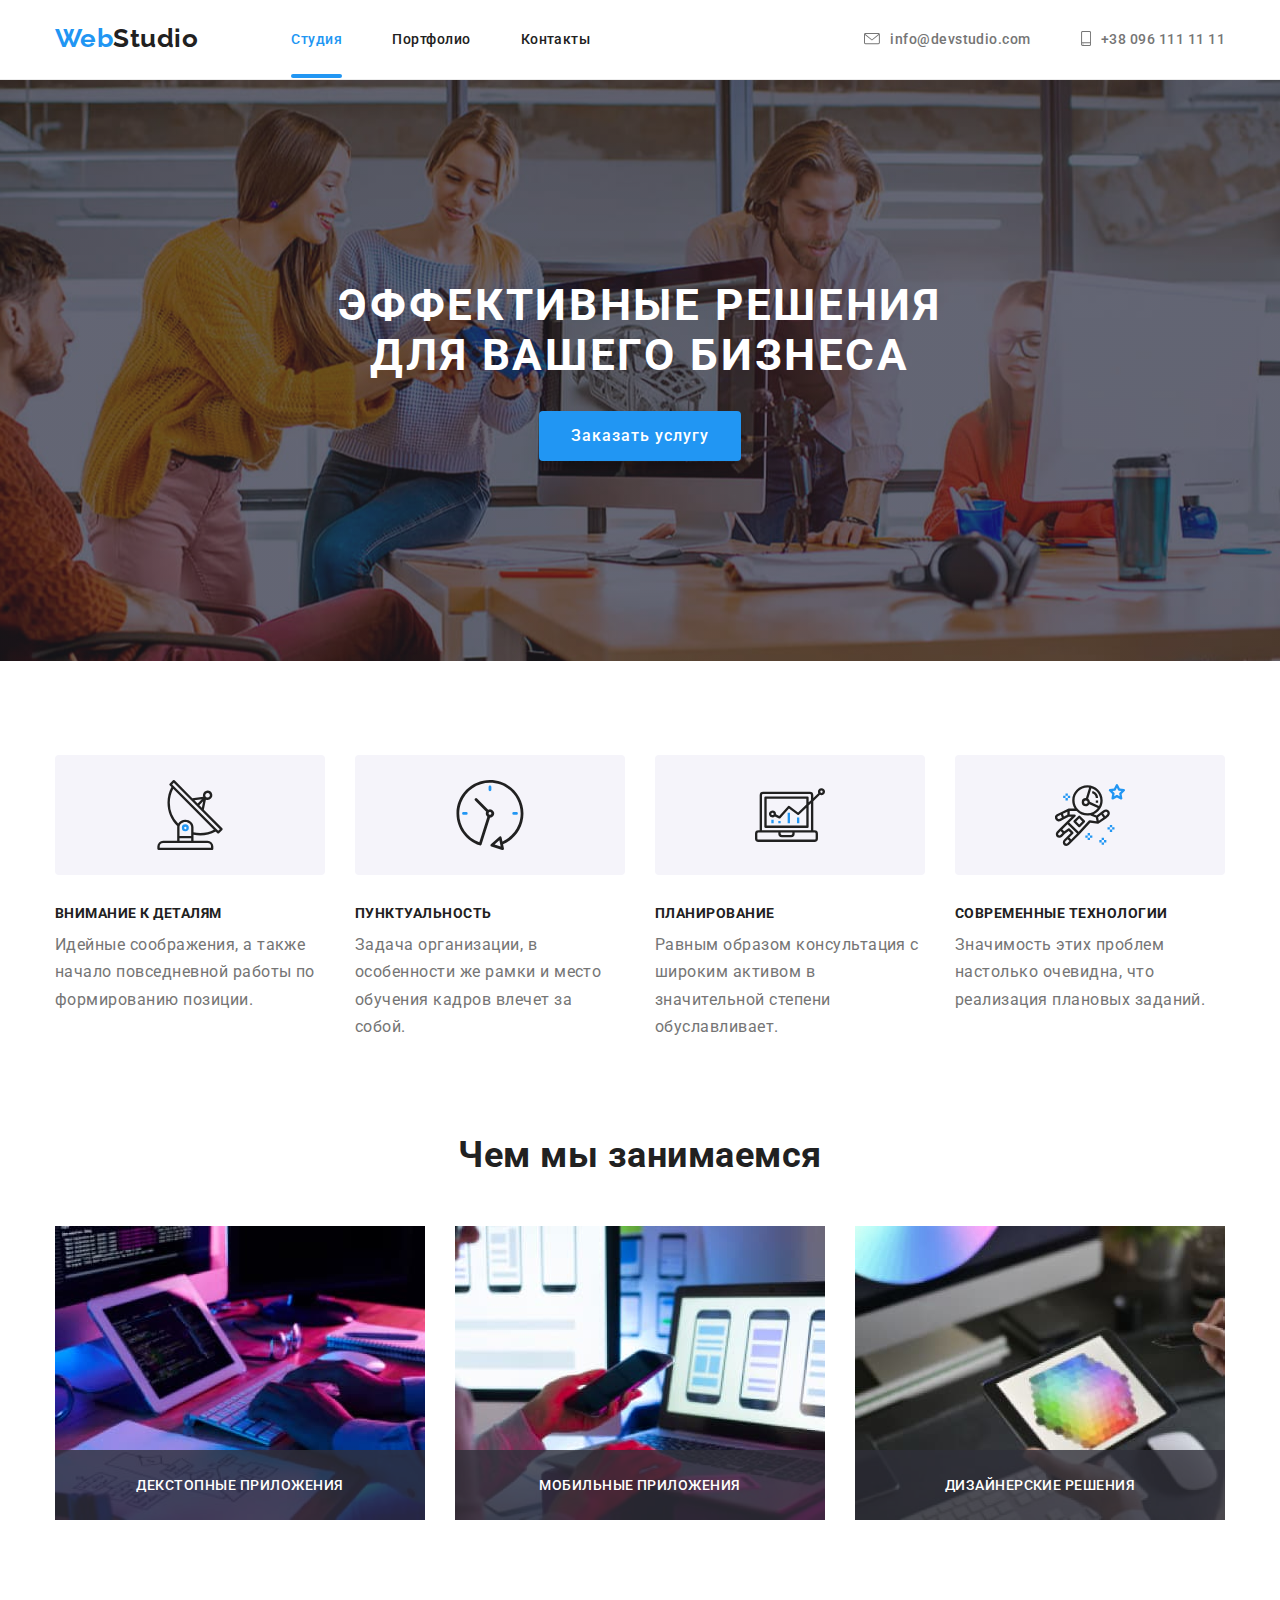
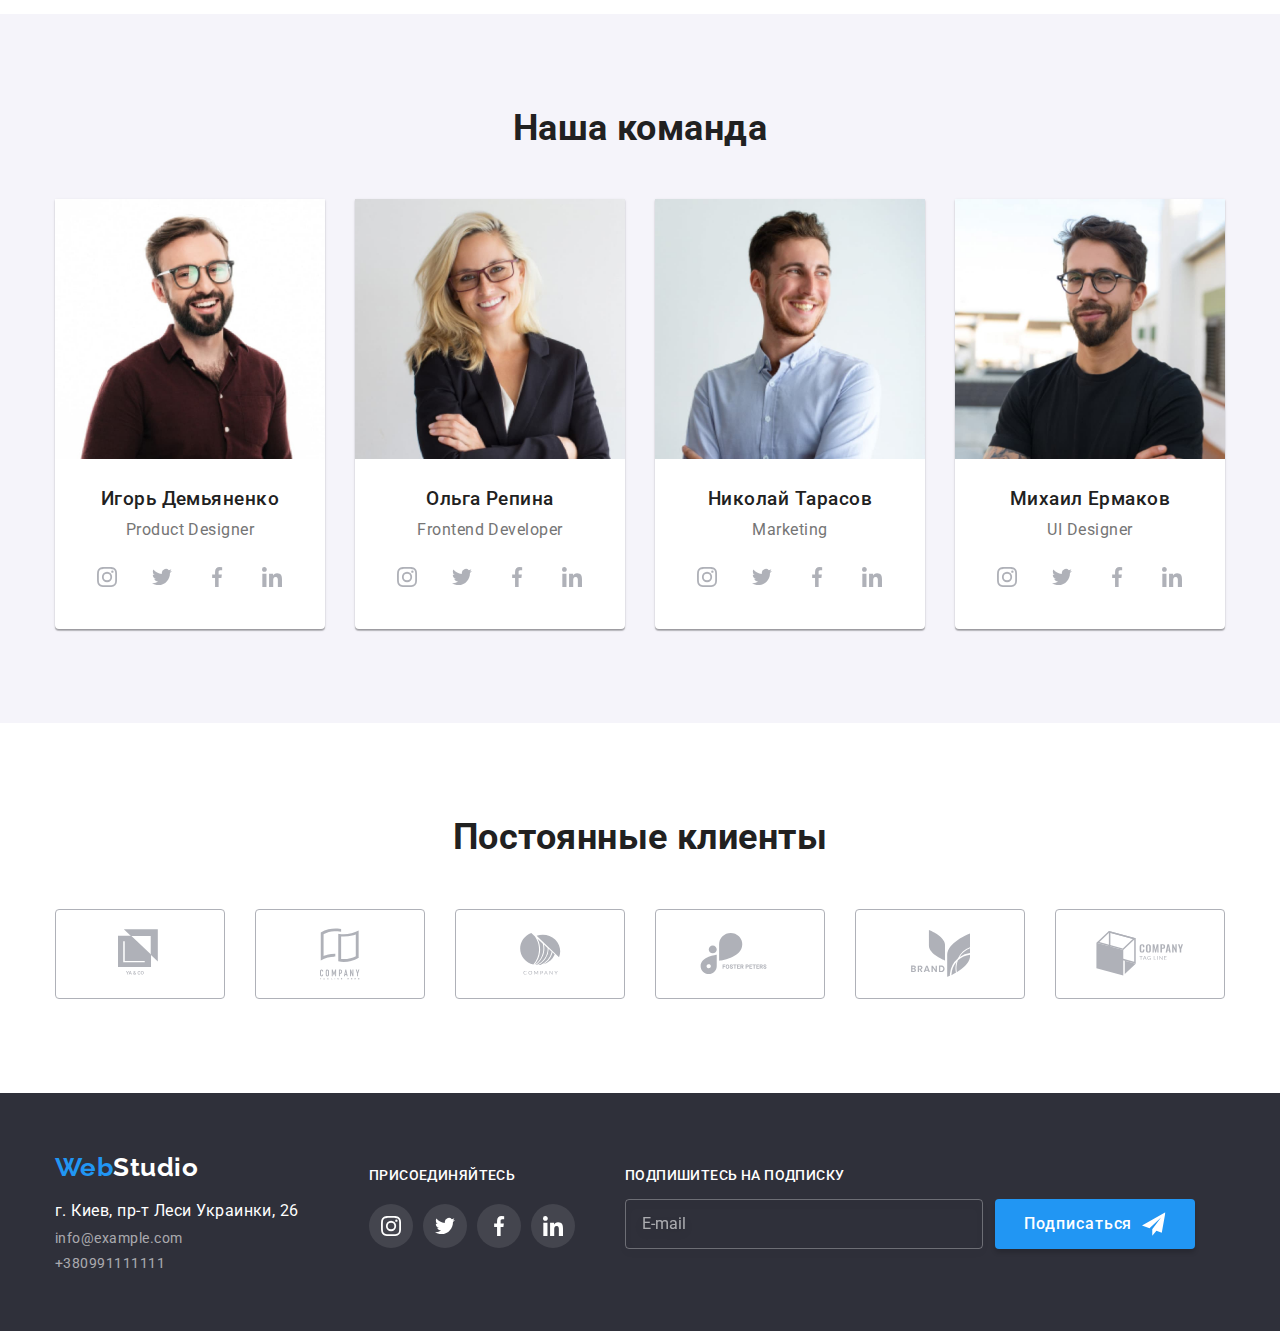
==== index.html @ 69a718a8 "Initial commit" ====
<!DOCTYPE html>
<html lang="ru">
  <head>
    <meta charset="UTF-8" />
    <meta name="viewport" content="width=1600, initial-scale=1.0" />
    <link href="https://fonts.googleapis.com/css2?family=Raleway:wght@400;700;900&family=Roboto:ital,wght@0,400;0,500;0,900;1,700&display=swap" rel="stylesheet" />
    <link rel="stylesheet" href="./css/main.min.css" />
    <title>Web Studio - главная страница</title>
  </head>
  <body>
    <header class="page-header">
      <div class="container flexbox justify-center">
        <nav class="main-nav flexbox justify-center">
          <a href="./index.html" class="logo"><span class="accent">Web</span>Studio</a>
          <ul class="main-nav__list flexbox list">
            <li class="main-nav__item"><a href="./" class="main-nav__link link--current">Студия</a></li>
            <li class="main-nav__item"><a href="./portfolio.html" class="main-nav__link">Портфолио</a></li>
            <li class="main-nav__item"><a href="./" class="main-nav__link">Контакты</a></li>
          </ul>
        </nav>
        <ul class="header-contacts flexbox list">
          <li class="header-contacts__item">
            <a href="mailto:info@devstudio.com" class="header-contacts__link">
              <svg width="16px" height="12px" class="header-contacts__icon">
                <use href="./images/sprite.svg#mail"></use>
              </svg>
              info@devstudio.com
            </a>
          </li>
          <li class="header-contacts__item">
            <a href="tel:+380961111111" class="header-contacts__link">
              <svg width="10px" height="15px" class="header-contacts__icon">
                <use href="./images/sprite.svg#smartphone"></use>
              </svg>
              +38 096 111 11 11
            </a>
          </li>
        </ul>
      </div>
    </header>
    <main>
      <section class="hero">
        <div class="container hero__container">
          <h1 class="hero__title">Эффективные решения <br />для вашего бизнеса</h1>
          <button type="button" class="btn btn--hero" data-modal-open>Заказать услугу</button>
        </div>
      </section>
      <section class="features-section">
        <div class="container">
          <ul class="features list flexbox">
            <li class="features__grid">
              <div class="features__image-container">
                <svg width="70" height="70"><use href="./images/sprite.svg#antenna"></use></svg>
              </div>
              <h3 class="features__title">Внимание к деталям</h3>
              <p class="features__text">Идейные соображения, а также начало повседневной работы по формированию позиции.</p>
            </li>
            <li class="features__grid">
              <div class="features__image-container">
                <svg width="70" height="70">
                  <use href="./images/sprite.svg#clock"></use>
                </svg>
              </div>
              <h3 class="features__title">Пунктуальность</h3>
              <p class="features__text">Задача организации, в особенности же рамки и место обучения кадров влечет за собой.</p>
            </li>
            <li class="features__grid">
              <div class="features__image-container">
                <svg width="70" height="70">
                  <use href="./images/sprite.svg#diagram"></use>
                </svg>
              </div>
              <h3 class="features__title">Планирование</h3>
              <p class="features__text">Равным образом консультация с широким активом в значительной степени обуславливает.</p>
            </li>
            <li class="features__grid">
              <div class="features__image-container">
                <svg width="70" height="70">
                  <use href="./images/sprite.svg#astronaut"></use>
                </svg>
              </div>
              <h3 class="features__title">Современные технологии</h3>
              <p class="features__text">Значимость этих проблем настолько очевидна, что реализация плановых заданий.</p>
            </li>
          </ul>
        </div>
      </section>
      <section class="our-work__section">
        <div class="container">
          <h2 class="section__title">Чем мы занимаемся</h2>
          <ul class="our-work__grid list">
            <li class="our-work__item">
              <img src="./images/content-img-1.jpg" alt="Планшет и клавиатура" width="370" />
              <div class="our-work__overlay"><p>Декстопные приложения</p></div>
            </li>
            <li class="our-work__item">
              <img src="./images/content-img-2.jpg" alt="Смартфон" width="370" />
              <div class="our-work__overlay">
                <p>Мобильные приложения</p>
              </div>
            </li>
            <li class="our-work__item">
              <img src="./images/content-img-3.jpg" alt="Планшет с палитрой" width="370" />
              <div class="our-work__overlay">
                <p>Дизайнерские решения</p>
              </div>
            </li>
          </ul>
        </div>
      </section>
      <section class="team-section">
        <div class="container">
          <h2 class="section__title">Наша команда</h2>
          <ul class="team-grid flexbox list">
            <li class="team-grid__item">
              <div class="team-grid__card">
                <img src="./images/igor-dem.jpg" alt="Игорь Демьяненко" width="270" />
                <h3 class="team-grid__name">Игорь Демьяненко</h3>
                <p class="team-grid__position">Product Designer</p>
                <div class="team__social-container">
                  <ul class="list flexbox">
                    <li class="social-links__item">
                      <a class="social-links__link team__link" href="">
                        <svg class="link-icon team__link--icon" width="20" height="20">
                          <use href="./images/sprite.svg#instagram"></use>
                        </svg>
                      </a>
                    </li>
                    <li class="social-links__item">
                      <a class="social-links__link team__link" href=""
                        ><svg class="link-icon team__link--icon" width="20" height="20">
                          <use href="./images/sprite.svg#twitter"></use>
                        </svg>
                      </a>
                    </li>
                    <li class="social-links__item">
                      <a class="social-links__link team__link" href=""
                        ><svg class="link-icon team__link--icon" width="20" height="20">
                          <use href="./images/sprite.svg#facebook"></use>
                        </svg>
                      </a>
                    </li>
                    <li class="social-links__item">
                      <a class="social-links__link team__link" href="">
                        <svg class="link-icon team__link--icon" width="20" height="20">
                          <use href="./images/sprite.svg#linkedin"></use>
                        </svg>
                      </a>
                    </li>
                  </ul>
                </div>
              </div>
            </li>
            <li class="team-grid__item">
              <div class="team-grid__card">
                <img src="./images/olga-repina.jpg" alt="Ольга Репина" width="270" />
                <h3 class="team-grid__name">Ольга Репина</h3>
                <p class="team-grid__position">Frontend Developer</p>
                <div class="team__social-container">
                  <ul class="list flexbox">
                    <li class="social-links__item">
                      <a class="social-links__link team__link" href="">
                        <svg class="link-icon team__link--icon" width="20" height="20">
                          <use href="./images/sprite.svg#instagram"></use>
                        </svg>
                      </a>
                    </li>
                    <li class="social-links__item">
                      <a class="social-links__link team__link" href=""
                        ><svg class="link-icon team__link--icon" width="20" height="20">
                          <use href="./images/sprite.svg#twitter"></use>
                        </svg>
                      </a>
                    </li>
                    <li class="social-links__item">
                      <a class="social-links__link team__link" href=""
                        ><svg class="link-icon team__link--icon" width="20" height="20">
                          <use href="./images/sprite.svg#facebook"></use>
                        </svg>
                      </a>
                    </li>
                    <li class="social-links__item">
                      <a class="social-links__link team__link" href="">
                        <svg class="link-icon team__link--icon" width="20" height="20">
                          <use href="./images/sprite.svg#linkedin"></use>
                        </svg>
                      </a>
                    </li>
                  </ul>
                </div>
              </div>
            </li>
            <li class="team-grid__item">
              <div class="team-grid__card">
                <img src="./images/nikolay-tarasov.jpg" alt="Николай Тарасов" width="270" />
                <h3 class="team-grid__name">Николай Тарасов</h3>
                <p class="team-grid__position">Marketing</p>
                <div class="team__social-container">
                  <ul class="list flexbox">
                    <li class="social-links__item">
                      <a class="social-links__link team__link" href="">
                        <svg class="link-icon team__link--icon" width="20" height="20">
                          <use href="./images/sprite.svg#instagram"></use>
                        </svg>
                      </a>
                    </li>
                    <li class="social-links__item">
                      <a class="social-links__link team__link" href=""
                        ><svg class="link-icon team__link--icon" width="20" height="20">
                          <use href="./images/sprite.svg#twitter"></use>
                        </svg>
                      </a>
                    </li>
                    <li class="social-links__item">
                      <a class="social-links__link team__link" href=""
                        ><svg class="link-icon team__link--icon" width="20" height="20">
                          <use href="./images/sprite.svg#facebook"></use>
                        </svg>
                      </a>
                    </li>
                    <li class="social-links__item">
                      <a class="social-links__link team__link" href="">
                        <svg class="link-icon team__link--icon" width="20" height="20">
                          <use href="./images/sprite.svg#linkedin"></use>
                        </svg>
                      </a>
                    </li>
                  </ul>
                </div>
              </div>
            </li>
            <li class="team-grid__item">
              <div class="team-grid__card">
                <img src="./images/mihail-ermakov.jpg" alt="Михаил Ермаков" width="270" />
                <h3 class="team-grid__name">Михаил Ермаков</h3>
                <p class="team-grid__position">UI Designer</p>
                <div class="team__social-container">
                  <ul class="list flexbox">
                    <li class="social-links__item">
                      <a class="social-links__link team__link" href="">
                        <svg class="link-icon team__link--icon" width="20" height="20">
                          <use href="./images/sprite.svg#instagram"></use>
                        </svg>
                      </a>
                    </li>
                    <li class="social-links__item">
                      <a class="social-links__link team__link" href=""
                        ><svg class="link-icon team__link--icon" width="20" height="20">
                          <use href="./images/sprite.svg#twitter"></use>
                        </svg>
                      </a>
                    </li>
                    <li class="social-links__item">
                      <a class="social-links__link team__link" href=""
                        ><svg class="link-icon team__link--icon" width="20" height="20">
                          <use href="./images/sprite.svg#facebook"></use>
                        </svg>
                      </a>
                    </li>
                    <li class="social-links__item">
                      <a class="social-links__link team__link" href="">
                        <svg class="link-icon team__link--icon" width="20" height="20">
                          <use href="./images/sprite.svg#linkedin"></use>
                        </svg>
                      </a>
                    </li>
                  </ul>
                </div>
              </div>
            </li>
          </ul>
        </div>
      </section>
      <section class="custumers-container">
        <div class="container">
          <h2 class="section__title">Постоянные клиенты</h2>
          <ul class="custumers-grid list flexbox">
            <li class="custumers-grid__item">
              <a class="custumers-grid__link" href="">
                <svg width="44" height="49" class="custumers-grid__icon">
                  <use href="./images/sprite.svg#brand-1"></use>
                </svg>
              </a>
            </li>
            <li class="custumers-grid__item">
              <a class="custumers-grid__link" href=""
                ><svg width="40" height="52" class="custumers-grid__icon">
                  <use href="./images/sprite.svg#brand-2"></use>
                </svg>
              </a>
            </li>
            <li class="custumers-grid__item">
              <a class="custumers-grid__link" href="">
                <svg width="41" height="42" class="custumers-grid__icon">
                  <use href="./images/sprite.svg#brand-3"></use>
                </svg>
              </a>
            </li>
            <li class="custumers-grid__item">
              <a class="custumers-grid__link" href=""
                ><svg width="80" height="42" class="custumers-grid__icon">
                  <use href="./images/sprite.svg#brand-4"></use>
                </svg>
              </a>
            </li>
            <li class="custumers-grid__item">
              <a class="custumers-grid__link" href="">
                <svg width="59" height="47" class="custumers-grid__icon">
                  <use href="./images/sprite.svg#brand-5"></use>
                </svg>
              </a>
            </li>
            <li class="custumers-grid__item">
              <a class="custumers-grid__link" href=""
                ><svg width="88" height="45" class="custumers-grid__icon">
                  <use href="./images/sprite.svg#brand-6"></use>
                </svg>
              </a>
            </li>
          </ul>
        </div>
      </section>
    </main>
    <footer class="footer">
      <div class="container flexbox">
        <div class="adress-container">
          <a href="./" class="logo accent">Web<span class="footer--logo">Studio</span></a>
          <address class="address">
            <span class="adress__text">г. Киев, пр-т Леси Украинки, 26</span>
            <a href="mailto:info@example.com" class="address__item">info@example.com</a>
            <a href="tel:+380991111111" class="address__item">+380991111111</a>
          </address>
        </div>
        <div class="social-links">
          <h2 class="social-links__title">Присоединяйтесь</h2>
          <div>
            <ul class="list flexbox">
              <li class="social-links__item">
                <a class="social-links__link" href="">
                  <svg width="20" height="20">
                    <use href="./images/sprite.svg#instagram"></use>
                  </svg>
                </a>
              </li>
              <li class="social-links__item">
                <a class="social-links__link" href=""
                  ><svg width="20" height="20">
                    <use href="./images/sprite.svg#twitter"></use>
                  </svg>
                </a>
              </li>
              <li class="social-links__item">
                <a class="social-links__link" href=""
                  ><svg width="20" height="20">
                    <use href="./images/sprite.svg#facebook"></use>
                  </svg>
                </a>
              </li>
              <li class="social-links__item">
                <a class="social-links__link" href=""
                  ><svg width="20" height="20">
                    <use href="./images/sprite.svg#linkedin"></use>
                  </svg>
                </a>
              </li>
            </ul>
          </div>
        </div>
        <div class="subscribe">
          <h2 class="subscribe__title">Подпишитесь на подписку</h2>
          <form method="post" action="#" class="subscribe-form">
            <input type="email" name="e-mail" placeholder="E-mail" class="subscribe-form__input" />
            <button class="subscribe-form__btn">
              Подписаться
              <svg class="subscribe-form__btn--icon">
                <use href="./images/sprite.svg#send"></use>
              </svg>
            </button>
          </form>
        </div>
      </div>
    </footer>
    <div class="backdrop is-hidden" data-modal>
      <div class="modal">
        <button type="button" class="modal-btn" data-modal-close>
          <svg class="modal-btn__icon" width="12" height="12">
            <use href="./images/sprite.svg#x"></use>
          </svg>
        </button>
        <p class="modal__title">Оставьте свои данные, мы вам перезвоним</p>
        <form class="form-feedback" autocomplete="off">
          <div class="form-field">
            <label class="form-field__title" for="name">Имя</label>
            <input class="form-field__input" type="text" name="name" id="name" autofocus />
            <svg height="12" width="12" class="form-field__icon">
              <use href="./images/sprite.svg#name-icon"></use>
            </svg>
          </div>
          <div class="form-field">
            <label class="form-field__title" for="tel">Телефон</label>
            <input class="form-field__input" type="tel" name="tel" id="tel" />
            <svg height="13" width="12" class="form-field__icon">
              <use href="./images/sprite.svg#tel-icon"></use>
            </svg>
          </div>
          <div class="form-field">
            <label class="form-field__title" for="email">E-mail</label>
            <input class="form-field__input" type="email" name="email" id="email" />
            <svg height="12" width="15" class="form-field__icon">
              <use href="./images/sprite.svg#email-icon"></use>
            </svg>
          </div>
          <label for="comment" class="form-field__title">Коментарии</label>
          <textarea name="comment" id="comment" rows="6" placeholder="Введите текст" class="form-textarea"></textarea>
          <div class="checkbox">
            <label class="checkbox__label">
              Соглашаюсь с рассылкой и принимаю <a href="">Условия договора</a> <input type="checkbox" name="checkbox" id="checkbox" class="checkbox__input is-hidden" />
              <div class="checkbox__checked"></div>
            </label>
          </div>
          <button type="submit" class="btn submit--btn">Отправить</button>
        </form>
      </div>
    </div>
    <script src="./js/modal.js"></script>
  </body>
</html>
---- css/main.min.css ----
/*! modern-normalize v1.0.0 | MIT License | https://github.com/sindresorhus/modern-normalize */*,*::before,*::after{box-sizing:border-box}:root{-moz-tab-size:4;tab-size:4}html{line-height:1.15;-webkit-text-size-adjust:100%}body{margin:0}body{font-family:system-ui,-apple-system,"Segoe UI",Roboto,Helvetica,Arial,sans-serif,"Apple Color Emoji","Segoe UI Emoji"}hr{height:0;color:inherit}abbr[title]{text-decoration:underline dotted}b,strong{font-weight:bolder}code,kbd,samp,pre{font-family:ui-monospace, SFMono-Regular, Consolas, 'Liberation Mono', Menlo, monospace;font-size:1em}small{font-size:80%}sub,sup{font-size:75%;line-height:0;position:relative;vertical-align:baseline}sub{bottom:-0.25em}sup{top:-0.5em}table{text-indent:0;border-color:inherit}button,input,optgroup,select,textarea{font-family:inherit;font-size:100%;line-height:1.15;margin:0}button,select{text-transform:none}button,[type='button'],[type='reset'],[type='submit']{-webkit-appearance:button}::-moz-focus-inner{border-style:none;padding:0}:-moz-focusring{outline:1px dotted ButtonText}:-moz-ui-invalid{box-shadow:none}legend{padding:0}progress{vertical-align:baseline}::-webkit-inner-spin-button,::-webkit-outer-spin-button{height:auto}[type='search']{-webkit-appearance:textfield;outline-offset:-2px}::-webkit-search-decoration{-webkit-appearance:none}::-webkit-file-upload-button{-webkit-appearance:button;font:inherit}summary{display:list-item}h1,h2,h3,p{margin:0px;padding:0px}img{display:block}a{text-decoration:none}.is-hidden{display:none}.list{list-style:none;margin:0px;padding:0px}.flexbox{display:flex}.justify-center{align-items:center;justify-content:flex-end}.container{width:1200px;padding:0px 15px 0 15px;margin-top:0px;margin-bottom:0px;margin-right:auto;margin-left:auto}.page-header{background-color:#fff;padding-top:24px;padding-bottom:25px;border-bottom:1px solid #ececec}.main-nav{margin-right:auto}.main-nav__list{margin-left:93px}.main-nav__item:not(:last-child){margin-right:50px}.main-nav__link{text-decoration:none;color:#212121;font-weight:500;font-size:14px;margin:0px;transition:all 250ms cubic-bezier(0.4, 0, 0.2, 1) 0s}.main-nav__link:hover,.main-nav__link:focus{color:#2196f3}.link--current{color:#2196f3;position:relative}.link--current:after{content:'';position:absolute;background-color:#2196f3;height:4px;width:100%;border-radius:4px;left:0;bottom:-31px}.header-contacts__link{display:flex;flex-direction:row;align-items:center;font-weight:500;font-size:14px;color:#757575;transition:all 250ms cubic-bezier(0.4, 0, 0.2, 1) 0s}.header-contacts__link:hover,.header-contacts__link:focus{color:#2196f3;text-decoration:underline}.header-contacts__item:not(:last-child){margin-right:50px}.header-contacts__icon{display:inline-block;margin-right:10px;fill:#757575;transition:all 250ms cubic-bezier(0.4, 0, 0.2, 1) 0s}.header-contacts__link:hover .header-contacts__icon,.header-contacts__link:focus .header-contacts__icon{fill:#2196f3}.logo{text-decoration:none;color:#212121;font-family:Raleway, sans-serif;font-weight:700;font-size:26px;inline-size:1.2}.btn{text-decoration:none;border-radius:4px;border-style:none;cursor:pointer;font-weight:500;font-size:16px;line-height:1.87;letter-spacing:0.06em;background-color:#2196f3;box-shadow:0px 4px 4px rgba(0,0,0,0.15);color:#fff;transition:all 250ms cubic-bezier(0.4, 0, 0.2, 1) 0s}.social-links__title{margin-top:15px;margin-bottom:20px;font-weight:500;font-size:14px;line-height:1.14;letter-spacing:0.03em;text-transform:uppercase;color:#fff}.social-links__item{margin-right:10px;flex-basis:calc((100% - 3 * 10px) / 4)}.social-links__item:last-child{margin-right:0px}.social-links__link{display:flex;align-items:center;width:44px;height:44px;justify-content:center;fill:#fff;background-color:rgba(255,255,255,0.1);border-radius:50%;transition:cubic-bezier(0.4, 0, 0.2, 1);transition-duration:250ms}.social-links__link:hover,.social-links__link:focus{background-color:#2196f3;border-radius:50%}body{color:#757575;background-color:#fff;font-family:Roboto;letter-spacing:0.03em;font-style:normal;font-weight:400}.section__title{color:#212121;font-size:36px;font-weight:700}.hero{background-color:#c4c4c4;padding-top:200px;padding-bottom:200px;background-image:linear-gradient(rgba(47,48,58,0.4) 50%, rgba(47,48,58,0.4) 50%),url(../images/hero-bg.jpg);background-position:center, center;background-repeat:no-repeat, no-repeat;background-size:1600px, 1600px}.hero__container{text-align:center;width:696px}.hero__title{text-decoration:none;font-weight:700;font-size:44px;color:#fff;text-align:center;text-transform:uppercase;letter-spacing:0.06em}.btn--hero{display:inline-block;text-decoration:none;padding:10px 32px;margin-top:30px}.features__image-container{width:auto;height:120px;background-color:#f5f4fa;border-radius:4px;margin-bottom:30px;padding:25px 100px}.features-section{padding-top:94px;padding-bottom:94px}.features{display:flex;flex-direction:row;flex-wrap:wrap}.features__title{color:#212121;text-transform:uppercase;font-size:14px;font-weight:700}.features__text{font-weight:400;margin-top:10px;line-height:1.71}.features__grid{margin-right:30px;flex-basis:calc((100% - 3 * 30px) / 4)}.features__grid:nth-child(4n){margin-right:0px}.our-work__section{padding-top:0px;padding-bottom:94px;text-align:center}.our-work__grid{display:flex;flex-direction:row;flex-wrap:wrap;margin-top:50px}.our-work__item{display:flex;position:relative;margin-right:30px;flex-basis:calc((100% - 2 * 30px) / 3)}.our-work__item:nth-child(3n){margin-right:0px}.our-work__overlay{display:flex;position:absolute;bottom:0;align-items:center;justify-content:center;background-color:rgba(47,48,58,0.8);width:100%;height:70px;font-weight:500;font-size:14px;text-transform:uppercase;color:#fff}.team-section{background-color:#f5f4fa;text-align:center;padding-top:94px;padding-bottom:94px}.team-grid{margin-top:50px}.team-grid__item{margin-right:30px;flex-basis:calc((100% - 4 * 30px) / 3)}.team-grid__item:nth-child(4n){margin-right:0px}.team-grid__card{padding-bottom:30px;width:270px;height:auto;background-color:#fff;box-shadow:0px 1px 3px rgba(0,0,0,0.12),0px 1px 1px rgba(0,0,0,0.14),0px 2px 1px rgba(0,0,0,0.2);border-radius:0px 0px 4px 4px}.team-grid__name{margin-top:30px;color:#212121;font-weight:500}.team-grid__position{margin-top:10px;font-weight:400}.team__social-container{padding-top:16px;padding-right:30px;padding-left:30px}.team__link{border-radius:50%;background-color:#fff;transition:all 250ms cubic-bezier(0.4, 0, 0.2, 1) 0s}.team__link:hover,.team__link:focus{background-color:#2196f3}.team__link--icon{transition:all 250ms cubic-bezier(0.4, 0, 0.2, 1) 0s;fill:#afb1b8}.team__link:hover .team__link--icon,.team__link:focus .team__link--icon{fill:#fff}.custumers-container{padding-top:94px;padding-bottom:94px;text-align:center}.custumers-grid{margin-top:50px}.custumers-grid__item{flex-basis:calc((100% - 5 * 30px) / 6);display:flex;flex-wrap:nowrap;align-items:center;justify-content:center;height:90px;border:1px solid #afb1b8;border-radius:4px;margin-right:30px;transition:all 250ms cubic-bezier(0.4, 0, 0.2, 1) 0s}.custumers-grid__item:last-child{margin-right:0}.custumers-grid__item:hover,.custumers-grid__item:focus{border-color:#2196f3;fill:#2196f3}.custumers-grid__icon{transition:all 250ms cubic-bezier(0.4, 0, 0.2, 1) 0s;fill:#afb1b8}.custumers-grid__item:hover .custumers-grid__icon,.custumers-grid__item:focus .custumers-grid__icon{border-color:#2196f3;fill:#2196f3}.custumers-grid__link{display:flex;flex-wrap:nowrap;align-items:center;justify-content:center;width:168px;height:90px}.backdrop{position:fixed;top:0;left:0;height:100%;width:100%;background-color:rgba(0,0,0,0.2);z-index:100;display:flex;justify-content:center;align-items:center}.is-hidden{display:none}.modal{box-shadow:0px 1px 3px rgba(0,0,0,0.12),0px 1px 1px rgba(0,0,0,0.14),0px 2px 1px rgba(0,0,0,0.2);border-radius:4px;position:fixed;width:528px;height:581px;background:#ffffff;padding:40px;z-index:101;animation:backIn 2s linear 0s 1;text-align:center}.modal__title{font-size:20px;font-weight:700;font-size:20px;color:#212121;margin-bottom:12px}@keyframes backIn{0%{transform:scale(0.1);transform:translate(0, -1200px);opacity:0.7}70%{transform:scale(0.7);opacity:0.9}100%{transform:scale(1);transform:translate(0);opacity:1}}.modal-btn{position:absolute;height:30px;width:30px;border-style:none;border:1px solid rgba(0,0,0,0.1);border-radius:50%;background-color:#fff;cursor:pointer;padding:0;margin:0;top:8px;right:8px}.modal-btn__icon{width:11px;height:11px}.modal-btn:hover .modal-btn__icon{fill:#2196f3;transition:250ms cubic-bezier(0.4, 0, 0.2, 1)}.form-feedback{display:flex;flex-direction:column;text-align:left}.form-field{position:relative;margin-bottom:10px;font-size:12px;letter-spacing:0.01em}.form-field__title{display:block;margin-bottom:4px;font-size:12px}.form-field__input{display:block;position:relative;padding:12px 35px;width:100%;font-size:13px;border:1px solid rgba(33,33,33,0.2);box-sizing:border-box;border-radius:4px;transition:250ms cubic-bezier(0.4, 0, 0.2, 1)}.form-field__input:focus{outline-color:#2196f3;fill:#2196f3}.form-field__icon{position:absolute;left:3%;top:55%;transition:250ms cubic-bezier(0.4, 0, 0.2, 1)}.form-field__input:focus+.form-field__icon{outline-color:#2196f3;fill:#2196f3}.form-textarea{resize:none;width:100%;height:120px;padding:12px 16px;margin-bottom:20px;font-size:14px;line-height:1.14;letter-spacing:0.01em;border:1px solid rgba(33,33,33,0.2);box-sizing:border-box;border-radius:4px;transition:250ms cubic-bezier(0.4, 0, 0.2, 1)}.form-textarea:focus{outline-color:#2196f3}.checkbox{position:relative;margin-right:12px;text-align:right}.checkbox__checked{position:absolute;top:50%;transform:translateY(-70%);left:13px;width:16px;height:15px;border:2px solid #212121;border-radius:2px}.checkbox__label{font-size:14px;line-height:1.71;letter-spacing:0.03em;user-select:none}.checkbox__input:checked+.checkbox__checked{background-color:#2196f3;border-color:#2196f3;background-image:url(../images/checkbox-sign.svg);background-position:center}.submit--btn{margin-left:auto;margin-right:auto;margin-top:30px;padding:10px 55px}.our-work{text-align:center;margin-top:94px}.btn--portfolio{padding:6px 22px;background-color:#f5f4fa;color:#212121;box-shadow:none;line-height:1.62}.btn--portfolio:hover,.btn--portfolio:focus{background-color:#2196f3;box-shadow:0px 3px 1px rgba(0,0,0,0.1),0px 1px 2px rgba(0,0,0,0.08),0px 2px 2px rgba(0,0,0,0.12);color:#fff}.our-work-container{margin-top:34px;margin-bottom:94px}.card-grid{flex-wrap:wrap;flex-direction:row;flex-basis:calc((100% - 8 * 30px) / 9)}.card-grid__item{padding-right:30px;padding-bottom:30px}.card-grid__item:nth-child(3n){padding-right:0px}.card-grid__container{position:relative;transition:all 250ms cubic-bezier(0.4, 0, 0.2, 1) 0ms;overflow:hidden;z-index:5}.card-grid__container:hover,.card-grid__container:focus{box-shadow:0px 1px 1px rgba(0,0,0,0.12),0px 4px 4px rgba(0,0,0,0.06),1px 4px 6px rgba(0,0,0,0.16)}.card-grid__img-overlay{display:flex;padding:63px 24px;position:absolute;background-color:rgba(33,150,243,0.9);width:100%;height:294px;top:0;left:0;text-align:left;font-size:18px;line-height:1.56;color:#fff;transform:translateY(100%);transition:transform 250ms cubic-bezier(0.4, 0, 0.2, 1) 0ms;z-index:1}.card-grid__container:hover .card-grid__img-overlay,.card-grid__container:focus .card-grid__img-overlay{transform:translateY(0);transition-delay:100ms}.card-grid__wrapper{position:absolute;bottom:0;width:370px;height:110px;background-color:#fff;z-index:3}.card-tag{padding:20px 24px;text-align:left;border:1px solid #eeeeee;border-top:none;position:relative;z-index:4}.card-tag__title{text-align:left;color:#212121;font-size:18px;line-height:2;letter-spacing:0.06em}.card-tag__text{text-align:left;margin-top:4px;color:#757575;font-size:16px;line-height:1.87}.accent{color:#2196f3}.footer{background-color:#2f303a;padding-top:60px;padding-bottom:60px}.footer--logo{color:#fff}.adress-container{color:#fff;display:flex;flex-direction:column;margin-right:70px}.address{font-weight:400;font-style:normal;color:#fff;margin-top:20px}.address__text{display:block}.address__item{display:block;text-decoration:none;font-weight:400;font-size:14px;color:rgba(255,255,255,0.6);margin-top:9px}.address__item:hover,.address__item:focus{color:#2196f3;text-decoration:underline}.subscribe{margin-left:50px}.subscribe__title{font-weight:500;font-size:14px;line-height:1.14;letter-spacing:0.03em;text-transform:uppercase;color:#fff;margin-top:15px}.subscribe-form{position:relative;margin-top:15px;display:flex;align-items:center}.subscribe-form__input{width:358px;height:50px;padding:15px 16px;background-color:transparent;border-style:none;border:1px solid rgba(255,255,255,0.3);filter:drop-shadow(0px 4px 4px rgba(0,0,0,0.15));border-radius:4px;font-size:16px;line-height:1.25;color:#fff;transition:250ms cubic-bezier(0.4, 0, 0.2, 1)}.subscribe-form__input::placeholder{color:rgba(255,255,255,0.6)}.subscribe-form__input:focus{border-color:#fff}.subscribe-form__btn{display:flex;align-items:center;border-style:none;cursor:pointer;text-align:left;margin-left:12px;padding:10px 29px;width:200px;height:50px;background:#2196f3;box-shadow:0px 4px 4px rgba(0,0,0,0.15);border-radius:4px;font-weight:500;font-size:16px;line-height:1.87;letter-spacing:0.06em;color:#fff}.subscribe-form__btn--icon{width:24px;height:24px;margin-left:10px}
/*# sourceMappingURL=main.min.css.map */
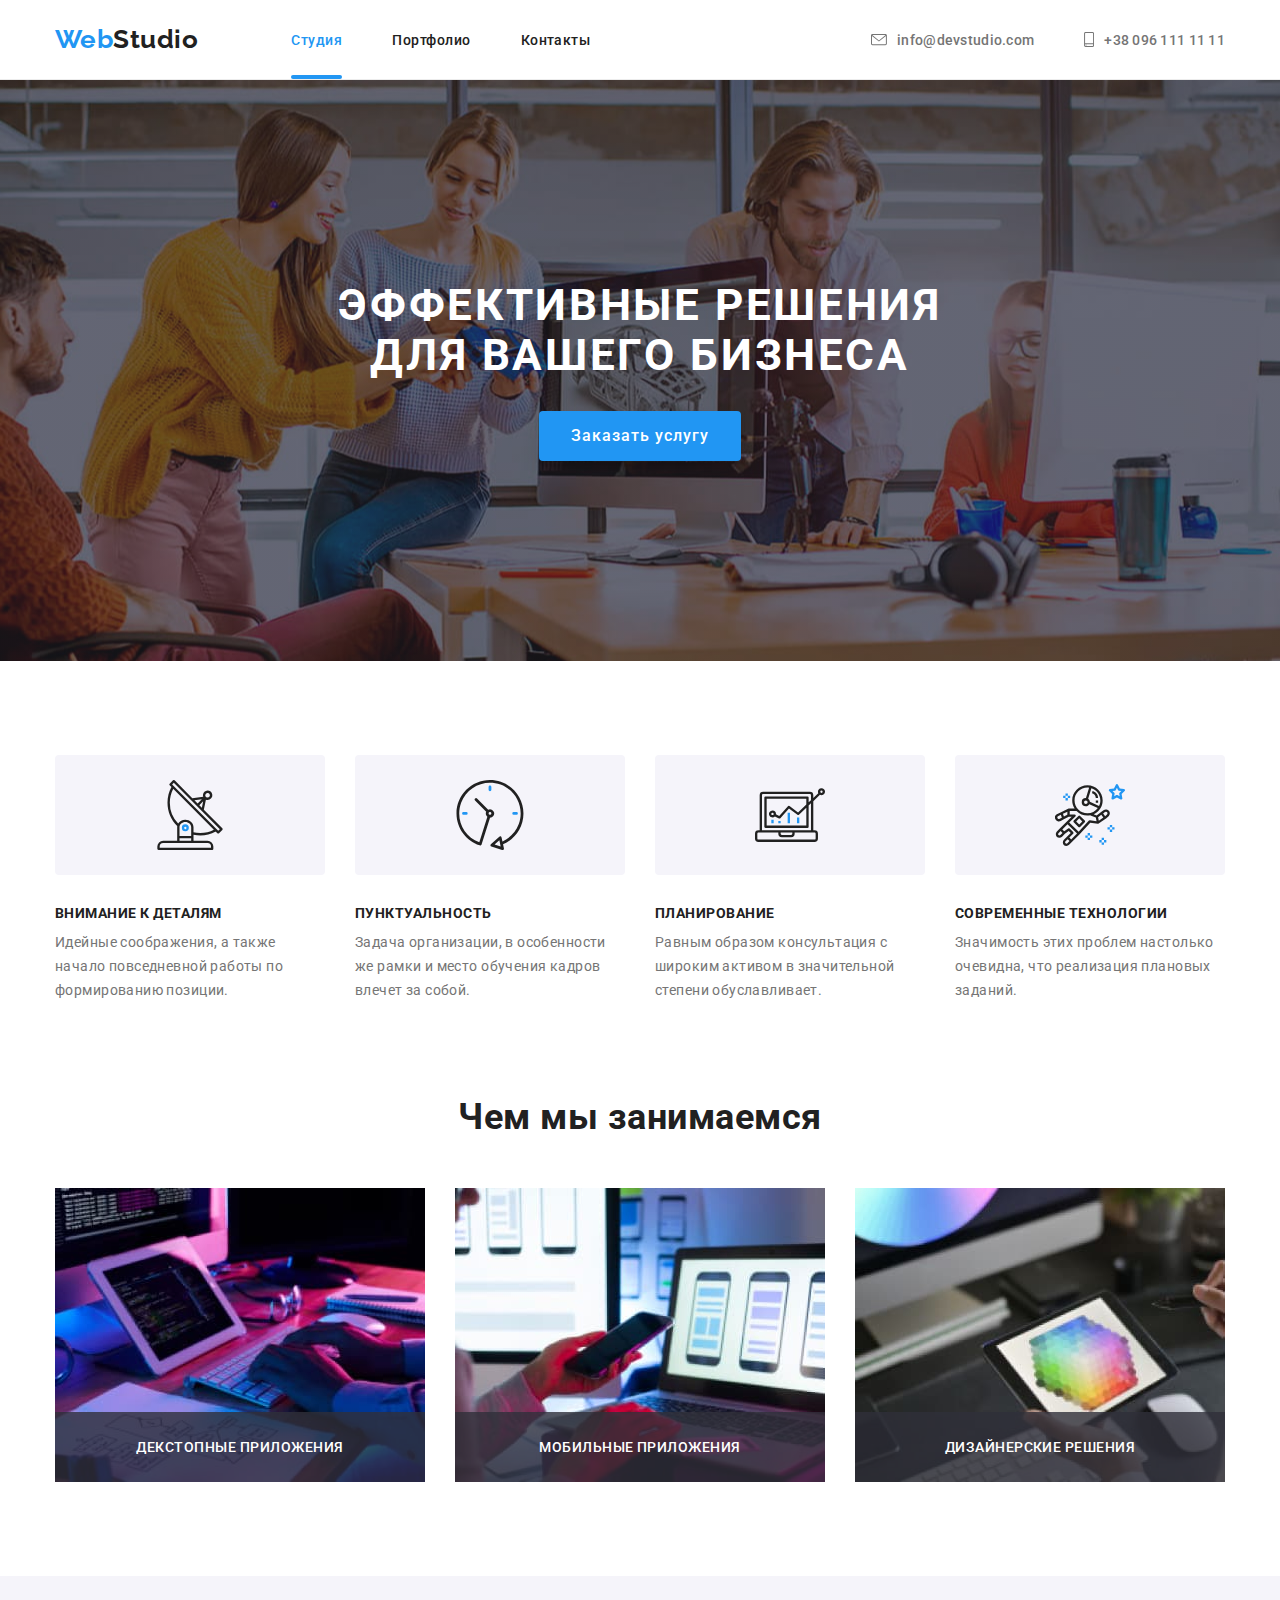
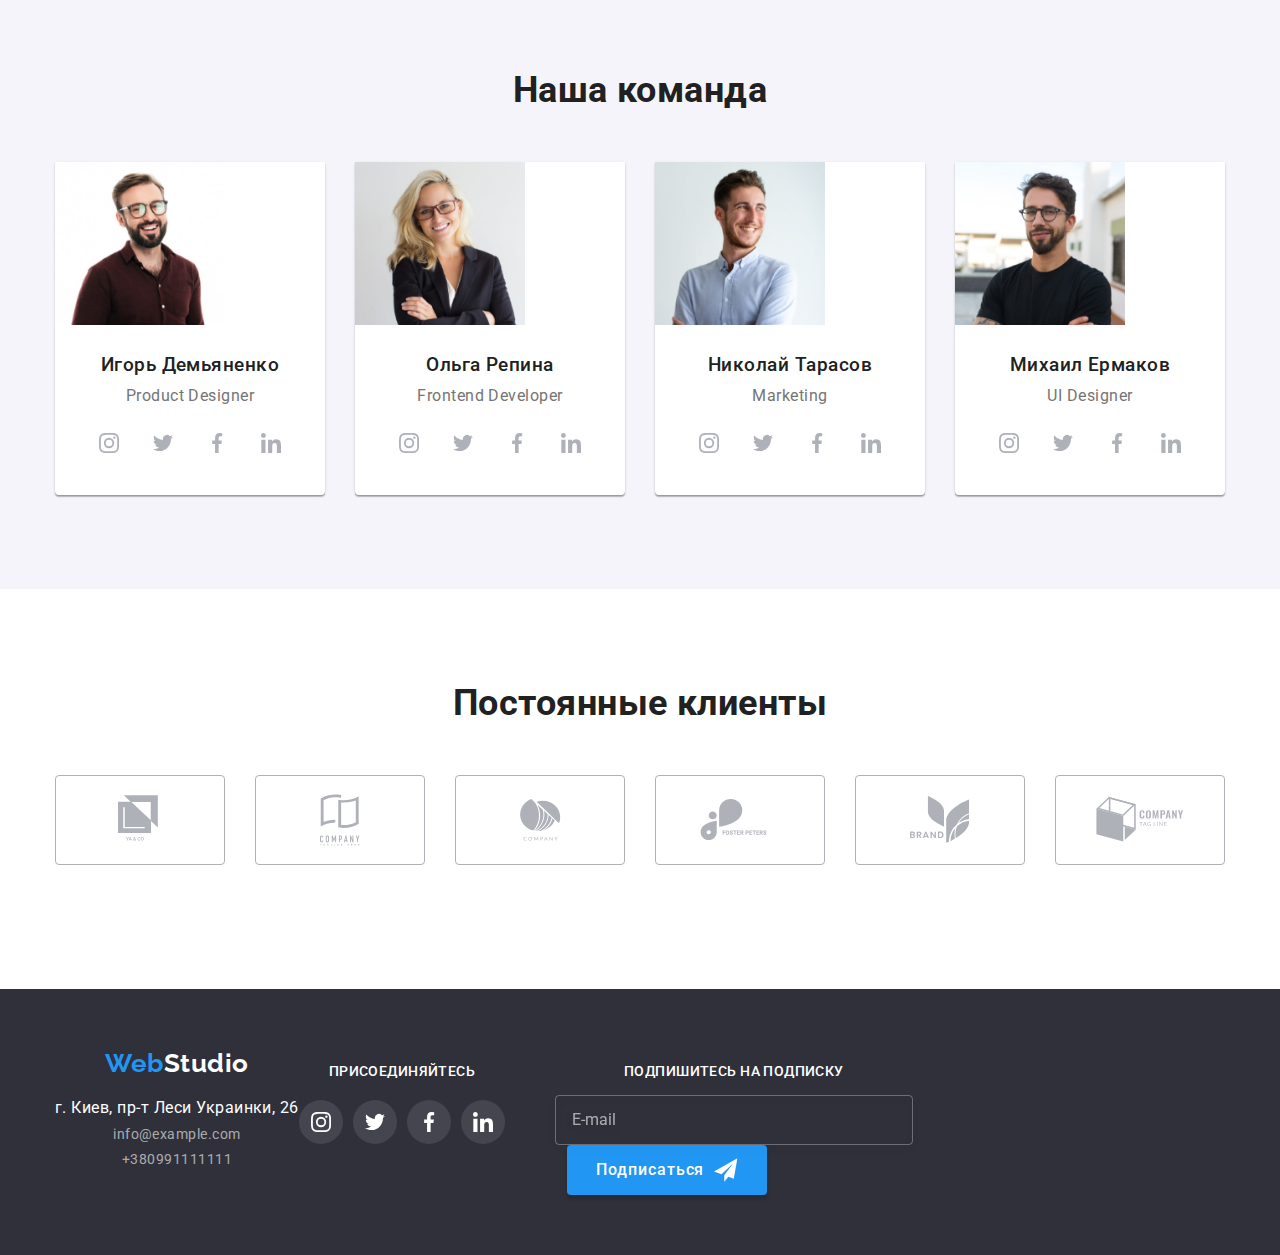
==== commit 3276e890: "Адаптация главной странички" ====
--- a/index.html
+++ b/index.html
@@ -2,7 +2,7 @@
 <html lang="ru">
   <head>
     <meta charset="UTF-8" />
-    <meta name="viewport" content="width=1600, initial-scale=1.0" />
+    <meta name="viewport" content="width=device-width, initial-scale=1.0" />
     <link href="https://fonts.googleapis.com/css2?family=Raleway:wght@400;700;900&family=Roboto:ital,wght@0,400;0,500;0,900;1,700&display=swap" rel="stylesheet" />
     <link rel="stylesheet" href="./css/main.min.css" />
     <title>Web Studio - главная страница</title>
@@ -21,7 +21,7 @@
         <ul class="header-contacts flexbox list">
           <li class="header-contacts__item">
             <a href="mailto:info@devstudio.com" class="header-contacts__link">
-              <svg width="16px" height="12px" class="header-contacts__icon">
+              <svg width="16" height="12" class="header-contacts__icon">
                 <use href="./images/sprite.svg#mail"></use>
               </svg>
               info@devstudio.com
@@ -29,13 +29,19 @@
           </li>
           <li class="header-contacts__item">
             <a href="tel:+380961111111" class="header-contacts__link">
-              <svg width="10px" height="15px" class="header-contacts__icon">
+              <svg width="10" height="15" class="header-contacts__icon">
                 <use href="./images/sprite.svg#smartphone"></use>
               </svg>
               +38 096 111 11 11
             </a>
           </li>
         </ul>
+        <button type="button" class="open-menu">
+          <svg width="24" height="24">
+            <use class="menu-open" href="./images/sprite.svg#x"></use>
+            <use class="menu-closed" href="./images/sprite.svg#menu"></use>
+          </svg>
+        </button>
       </div>
     </header>
     <main>
@@ -47,7 +53,7 @@
       </section>
       <section class="features-section">
         <div class="container">
-          <ul class="features list flexbox">
+          <ul class="features list flexboxs">
             <li class="features__grid">
               <div class="features__image-container">
                 <svg width="70" height="70"><use href="./images/sprite.svg#antenna"></use></svg>
@@ -111,10 +117,10 @@
       <section class="team-section">
         <div class="container">
           <h2 class="section__title">Наша команда</h2>
-          <ul class="team-grid flexbox list">
+          <ul class="team-grid list">
             <li class="team-grid__item">
               <div class="team-grid__card">
-                <img src="./images/igor-dem.jpg" alt="Игорь Демьяненко" width="270" />
+                <img src="./images/igor-dem.jpg" alt="Игорь Демьяненко" width="170" />
                 <h3 class="team-grid__name">Игорь Демьяненко</h3>
                 <p class="team-grid__position">Product Designer</p>
                 <div class="team__social-container">
@@ -153,7 +159,7 @@
             </li>
             <li class="team-grid__item">
               <div class="team-grid__card">
-                <img src="./images/olga-repina.jpg" alt="Ольга Репина" width="270" />
+                <img src="./images/olga-repina.jpg" alt="Ольга Репина" width="170" />
                 <h3 class="team-grid__name">Ольга Репина</h3>
                 <p class="team-grid__position">Frontend Developer</p>
                 <div class="team__social-container">
@@ -192,7 +198,7 @@
             </li>
             <li class="team-grid__item">
               <div class="team-grid__card">
-                <img src="./images/nikolay-tarasov.jpg" alt="Николай Тарасов" width="270" />
+                <img src="./images/nikolay-tarasov.jpg" alt="Николай Тарасов" width="170" />
                 <h3 class="team-grid__name">Николай Тарасов</h3>
                 <p class="team-grid__position">Marketing</p>
                 <div class="team__social-container">
@@ -231,7 +237,7 @@
             </li>
             <li class="team-grid__item">
               <div class="team-grid__card">
-                <img src="./images/mihail-ermakov.jpg" alt="Михаил Ермаков" width="270" />
+                <img src="./images/mihail-ermakov.jpg" alt="Михаил Ермаков" width="170" />
                 <h3 class="team-grid__name">Михаил Ермаков</h3>
                 <p class="team-grid__position">UI Designer</p>
                 <div class="team__social-container">
@@ -274,7 +280,7 @@
       <section class="custumers-container">
         <div class="container">
           <h2 class="section__title">Постоянные клиенты</h2>
-          <ul class="custumers-grid list flexbox">
+          <ul class="custumers-grid list flexboxs">
             <li class="custumers-grid__item">
               <a class="custumers-grid__link" href="">
                 <svg width="44" height="49" class="custumers-grid__icon">
@@ -322,7 +328,7 @@
       </section>
     </main>
     <footer class="footer">
-      <div class="container flexbox">
+      <div class="container footer-container">
         <div class="adress-container">
           <a href="./" class="logo accent">Web<span class="footer--logo">Studio</span></a>
           <address class="address">
@@ -333,38 +339,37 @@
         </div>
         <div class="social-links">
           <h2 class="social-links__title">Присоединяйтесь</h2>
-          <div>
-            <ul class="list flexbox">
-              <li class="social-links__item">
-                <a class="social-links__link" href="">
-                  <svg width="20" height="20">
-                    <use href="./images/sprite.svg#instagram"></use>
-                  </svg>
-                </a>
-              </li>
-              <li class="social-links__item">
-                <a class="social-links__link" href=""
-                  ><svg width="20" height="20">
-                    <use href="./images/sprite.svg#twitter"></use>
-                  </svg>
-                </a>
-              </li>
-              <li class="social-links__item">
-                <a class="social-links__link" href=""
-                  ><svg width="20" height="20">
-                    <use href="./images/sprite.svg#facebook"></use>
-                  </svg>
-                </a>
-              </li>
-              <li class="social-links__item">
-                <a class="social-links__link" href=""
-                  ><svg width="20" height="20">
-                    <use href="./images/sprite.svg#linkedin"></use>
-                  </svg>
-                </a>
-              </li>
-            </ul>
-          </div>
+
+          <ul class="list social-links__grid">
+            <li class="social-links__item">
+              <a class="social-links__link" href="">
+                <svg width="20" height="20">
+                  <use href="./images/sprite.svg#instagram"></use>
+                </svg>
+              </a>
+            </li>
+            <li class="social-links__item">
+              <a class="social-links__link" href=""
+                ><svg width="20" height="20">
+                  <use href="./images/sprite.svg#twitter"></use>
+                </svg>
+              </a>
+            </li>
+            <li class="social-links__item">
+              <a class="social-links__link" href=""
+                ><svg width="20" height="20">
+                  <use href="./images/sprite.svg#facebook"></use>
+                </svg>
+              </a>
+            </li>
+            <li class="social-links__item">
+              <a class="social-links__link" href=""
+                ><svg width="20" height="20">
+                  <use href="./images/sprite.svg#linkedin"></use>
+                </svg>
+              </a>
+            </li>
+          </ul>
         </div>
         <div class="subscribe">
           <h2 class="subscribe__title">Подпишитесь на подписку</h2>
@@ -380,7 +385,7 @@
         </div>
       </div>
     </footer>
-    <div class="backdrop is-hidden" data-modal>
+    <!-- <div class="backdrop is-hidden" data-modal>
       <div class="modal">
         <button type="button" class="modal-btn" data-modal-close>
           <svg class="modal-btn__icon" width="12" height="12">
@@ -421,7 +426,7 @@
           <button type="submit" class="btn submit--btn">Отправить</button>
         </form>
       </div>
-    </div>
+    </div> -->
     <script src="./js/modal.js"></script>
   </body>
 </html>
--- a/css/main.min.css
+++ b/css/main.min.css
@@ -1,2 +1,2 @@
-/*! modern-normalize v1.0.0 | MIT License | https://github.com/sindresorhus/modern-normalize */*,*::before,*::after{box-sizing:border-box}:root{-moz-tab-size:4;tab-size:4}html{line-height:1.15;-webkit-text-size-adjust:100%}body{margin:0}body{font-family:system-ui,-apple-system,"Segoe UI",Roboto,Helvetica,Arial,sans-serif,"Apple Color Emoji","Segoe UI Emoji"}hr{height:0;color:inherit}abbr[title]{text-decoration:underline dotted}b,strong{font-weight:bolder}code,kbd,samp,pre{font-family:ui-monospace, SFMono-Regular, Consolas, 'Liberation Mono', Menlo, monospace;font-size:1em}small{font-size:80%}sub,sup{font-size:75%;line-height:0;position:relative;vertical-align:baseline}sub{bottom:-0.25em}sup{top:-0.5em}table{text-indent:0;border-color:inherit}button,input,optgroup,select,textarea{font-family:inherit;font-size:100%;line-height:1.15;margin:0}button,select{text-transform:none}button,[type='button'],[type='reset'],[type='submit']{-webkit-appearance:button}::-moz-focus-inner{border-style:none;padding:0}:-moz-focusring{outline:1px dotted ButtonText}:-moz-ui-invalid{box-shadow:none}legend{padding:0}progress{vertical-align:baseline}::-webkit-inner-spin-button,::-webkit-outer-spin-button{height:auto}[type='search']{-webkit-appearance:textfield;outline-offset:-2px}::-webkit-search-decoration{-webkit-appearance:none}::-webkit-file-upload-button{-webkit-appearance:button;font:inherit}summary{display:list-item}h1,h2,h3,p{margin:0px;padding:0px}img{display:block}a{text-decoration:none}.is-hidden{display:none}.list{list-style:none;margin:0px;padding:0px}.flexbox{display:flex}.justify-center{align-items:center;justify-content:flex-end}.container{width:1200px;padding:0px 15px 0 15px;margin-top:0px;margin-bottom:0px;margin-right:auto;margin-left:auto}.page-header{background-color:#fff;padding-top:24px;padding-bottom:25px;border-bottom:1px solid #ececec}.main-nav{margin-right:auto}.main-nav__list{margin-left:93px}.main-nav__item:not(:last-child){margin-right:50px}.main-nav__link{text-decoration:none;color:#212121;font-weight:500;font-size:14px;margin:0px;transition:all 250ms cubic-bezier(0.4, 0, 0.2, 1) 0s}.main-nav__link:hover,.main-nav__link:focus{color:#2196f3}.link--current{color:#2196f3;position:relative}.link--current:after{content:'';position:absolute;background-color:#2196f3;height:4px;width:100%;border-radius:4px;left:0;bottom:-31px}.header-contacts__link{display:flex;flex-direction:row;align-items:center;font-weight:500;font-size:14px;color:#757575;transition:all 250ms cubic-bezier(0.4, 0, 0.2, 1) 0s}.header-contacts__link:hover,.header-contacts__link:focus{color:#2196f3;text-decoration:underline}.header-contacts__item:not(:last-child){margin-right:50px}.header-contacts__icon{display:inline-block;margin-right:10px;fill:#757575;transition:all 250ms cubic-bezier(0.4, 0, 0.2, 1) 0s}.header-contacts__link:hover .header-contacts__icon,.header-contacts__link:focus .header-contacts__icon{fill:#2196f3}.logo{text-decoration:none;color:#212121;font-family:Raleway, sans-serif;font-weight:700;font-size:26px;inline-size:1.2}.btn{text-decoration:none;border-radius:4px;border-style:none;cursor:pointer;font-weight:500;font-size:16px;line-height:1.87;letter-spacing:0.06em;background-color:#2196f3;box-shadow:0px 4px 4px rgba(0,0,0,0.15);color:#fff;transition:all 250ms cubic-bezier(0.4, 0, 0.2, 1) 0s}.social-links__title{margin-top:15px;margin-bottom:20px;font-weight:500;font-size:14px;line-height:1.14;letter-spacing:0.03em;text-transform:uppercase;color:#fff}.social-links__item{margin-right:10px;flex-basis:calc((100% - 3 * 10px) / 4)}.social-links__item:last-child{margin-right:0px}.social-links__link{display:flex;align-items:center;width:44px;height:44px;justify-content:center;fill:#fff;background-color:rgba(255,255,255,0.1);border-radius:50%;transition:cubic-bezier(0.4, 0, 0.2, 1);transition-duration:250ms}.social-links__link:hover,.social-links__link:focus{background-color:#2196f3;border-radius:50%}body{color:#757575;background-color:#fff;font-family:Roboto;letter-spacing:0.03em;font-style:normal;font-weight:400}.section__title{color:#212121;font-size:36px;font-weight:700}.hero{background-color:#c4c4c4;padding-top:200px;padding-bottom:200px;background-image:linear-gradient(rgba(47,48,58,0.4) 50%, rgba(47,48,58,0.4) 50%),url(../images/hero-bg.jpg);background-position:center, center;background-repeat:no-repeat, no-repeat;background-size:1600px, 1600px}.hero__container{text-align:center;width:696px}.hero__title{text-decoration:none;font-weight:700;font-size:44px;color:#fff;text-align:center;text-transform:uppercase;letter-spacing:0.06em}.btn--hero{display:inline-block;text-decoration:none;padding:10px 32px;margin-top:30px}.features__image-container{width:auto;height:120px;background-color:#f5f4fa;border-radius:4px;margin-bottom:30px;padding:25px 100px}.features-section{padding-top:94px;padding-bottom:94px}.features{display:flex;flex-direction:row;flex-wrap:wrap}.features__title{color:#212121;text-transform:uppercase;font-size:14px;font-weight:700}.features__text{font-weight:400;margin-top:10px;line-height:1.71}.features__grid{margin-right:30px;flex-basis:calc((100% - 3 * 30px) / 4)}.features__grid:nth-child(4n){margin-right:0px}.our-work__section{padding-top:0px;padding-bottom:94px;text-align:center}.our-work__grid{display:flex;flex-direction:row;flex-wrap:wrap;margin-top:50px}.our-work__item{display:flex;position:relative;margin-right:30px;flex-basis:calc((100% - 2 * 30px) / 3)}.our-work__item:nth-child(3n){margin-right:0px}.our-work__overlay{display:flex;position:absolute;bottom:0;align-items:center;justify-content:center;background-color:rgba(47,48,58,0.8);width:100%;height:70px;font-weight:500;font-size:14px;text-transform:uppercase;color:#fff}.team-section{background-color:#f5f4fa;text-align:center;padding-top:94px;padding-bottom:94px}.team-grid{margin-top:50px}.team-grid__item{margin-right:30px;flex-basis:calc((100% - 4 * 30px) / 3)}.team-grid__item:nth-child(4n){margin-right:0px}.team-grid__card{padding-bottom:30px;width:270px;height:auto;background-color:#fff;box-shadow:0px 1px 3px rgba(0,0,0,0.12),0px 1px 1px rgba(0,0,0,0.14),0px 2px 1px rgba(0,0,0,0.2);border-radius:0px 0px 4px 4px}.team-grid__name{margin-top:30px;color:#212121;font-weight:500}.team-grid__position{margin-top:10px;font-weight:400}.team__social-container{padding-top:16px;padding-right:30px;padding-left:30px}.team__link{border-radius:50%;background-color:#fff;transition:all 250ms cubic-bezier(0.4, 0, 0.2, 1) 0s}.team__link:hover,.team__link:focus{background-color:#2196f3}.team__link--icon{transition:all 250ms cubic-bezier(0.4, 0, 0.2, 1) 0s;fill:#afb1b8}.team__link:hover .team__link--icon,.team__link:focus .team__link--icon{fill:#fff}.custumers-container{padding-top:94px;padding-bottom:94px;text-align:center}.custumers-grid{margin-top:50px}.custumers-grid__item{flex-basis:calc((100% - 5 * 30px) / 6);display:flex;flex-wrap:nowrap;align-items:center;justify-content:center;height:90px;border:1px solid #afb1b8;border-radius:4px;margin-right:30px;transition:all 250ms cubic-bezier(0.4, 0, 0.2, 1) 0s}.custumers-grid__item:last-child{margin-right:0}.custumers-grid__item:hover,.custumers-grid__item:focus{border-color:#2196f3;fill:#2196f3}.custumers-grid__icon{transition:all 250ms cubic-bezier(0.4, 0, 0.2, 1) 0s;fill:#afb1b8}.custumers-grid__item:hover .custumers-grid__icon,.custumers-grid__item:focus .custumers-grid__icon{border-color:#2196f3;fill:#2196f3}.custumers-grid__link{display:flex;flex-wrap:nowrap;align-items:center;justify-content:center;width:168px;height:90px}.backdrop{position:fixed;top:0;left:0;height:100%;width:100%;background-color:rgba(0,0,0,0.2);z-index:100;display:flex;justify-content:center;align-items:center}.is-hidden{display:none}.modal{box-shadow:0px 1px 3px rgba(0,0,0,0.12),0px 1px 1px rgba(0,0,0,0.14),0px 2px 1px rgba(0,0,0,0.2);border-radius:4px;position:fixed;width:528px;height:581px;background:#ffffff;padding:40px;z-index:101;animation:backIn 2s linear 0s 1;text-align:center}.modal__title{font-size:20px;font-weight:700;font-size:20px;color:#212121;margin-bottom:12px}@keyframes backIn{0%{transform:scale(0.1);transform:translate(0, -1200px);opacity:0.7}70%{transform:scale(0.7);opacity:0.9}100%{transform:scale(1);transform:translate(0);opacity:1}}.modal-btn{position:absolute;height:30px;width:30px;border-style:none;border:1px solid rgba(0,0,0,0.1);border-radius:50%;background-color:#fff;cursor:pointer;padding:0;margin:0;top:8px;right:8px}.modal-btn__icon{width:11px;height:11px}.modal-btn:hover .modal-btn__icon{fill:#2196f3;transition:250ms cubic-bezier(0.4, 0, 0.2, 1)}.form-feedback{display:flex;flex-direction:column;text-align:left}.form-field{position:relative;margin-bottom:10px;font-size:12px;letter-spacing:0.01em}.form-field__title{display:block;margin-bottom:4px;font-size:12px}.form-field__input{display:block;position:relative;padding:12px 35px;width:100%;font-size:13px;border:1px solid rgba(33,33,33,0.2);box-sizing:border-box;border-radius:4px;transition:250ms cubic-bezier(0.4, 0, 0.2, 1)}.form-field__input:focus{outline-color:#2196f3;fill:#2196f3}.form-field__icon{position:absolute;left:3%;top:55%;transition:250ms cubic-bezier(0.4, 0, 0.2, 1)}.form-field__input:focus+.form-field__icon{outline-color:#2196f3;fill:#2196f3}.form-textarea{resize:none;width:100%;height:120px;padding:12px 16px;margin-bottom:20px;font-size:14px;line-height:1.14;letter-spacing:0.01em;border:1px solid rgba(33,33,33,0.2);box-sizing:border-box;border-radius:4px;transition:250ms cubic-bezier(0.4, 0, 0.2, 1)}.form-textarea:focus{outline-color:#2196f3}.checkbox{position:relative;margin-right:12px;text-align:right}.checkbox__checked{position:absolute;top:50%;transform:translateY(-70%);left:13px;width:16px;height:15px;border:2px solid #212121;border-radius:2px}.checkbox__label{font-size:14px;line-height:1.71;letter-spacing:0.03em;user-select:none}.checkbox__input:checked+.checkbox__checked{background-color:#2196f3;border-color:#2196f3;background-image:url(../images/checkbox-sign.svg);background-position:center}.submit--btn{margin-left:auto;margin-right:auto;margin-top:30px;padding:10px 55px}.our-work{text-align:center;margin-top:94px}.btn--portfolio{padding:6px 22px;background-color:#f5f4fa;color:#212121;box-shadow:none;line-height:1.62}.btn--portfolio:hover,.btn--portfolio:focus{background-color:#2196f3;box-shadow:0px 3px 1px rgba(0,0,0,0.1),0px 1px 2px rgba(0,0,0,0.08),0px 2px 2px rgba(0,0,0,0.12);color:#fff}.our-work-container{margin-top:34px;margin-bottom:94px}.card-grid{flex-wrap:wrap;flex-direction:row;flex-basis:calc((100% - 8 * 30px) / 9)}.card-grid__item{padding-right:30px;padding-bottom:30px}.card-grid__item:nth-child(3n){padding-right:0px}.card-grid__container{position:relative;transition:all 250ms cubic-bezier(0.4, 0, 0.2, 1) 0ms;overflow:hidden;z-index:5}.card-grid__container:hover,.card-grid__container:focus{box-shadow:0px 1px 1px rgba(0,0,0,0.12),0px 4px 4px rgba(0,0,0,0.06),1px 4px 6px rgba(0,0,0,0.16)}.card-grid__img-overlay{display:flex;padding:63px 24px;position:absolute;background-color:rgba(33,150,243,0.9);width:100%;height:294px;top:0;left:0;text-align:left;font-size:18px;line-height:1.56;color:#fff;transform:translateY(100%);transition:transform 250ms cubic-bezier(0.4, 0, 0.2, 1) 0ms;z-index:1}.card-grid__container:hover .card-grid__img-overlay,.card-grid__container:focus .card-grid__img-overlay{transform:translateY(0);transition-delay:100ms}.card-grid__wrapper{position:absolute;bottom:0;width:370px;height:110px;background-color:#fff;z-index:3}.card-tag{padding:20px 24px;text-align:left;border:1px solid #eeeeee;border-top:none;position:relative;z-index:4}.card-tag__title{text-align:left;color:#212121;font-size:18px;line-height:2;letter-spacing:0.06em}.card-tag__text{text-align:left;margin-top:4px;color:#757575;font-size:16px;line-height:1.87}.accent{color:#2196f3}.footer{background-color:#2f303a;padding-top:60px;padding-bottom:60px}.footer--logo{color:#fff}.adress-container{color:#fff;display:flex;flex-direction:column;margin-right:70px}.address{font-weight:400;font-style:normal;color:#fff;margin-top:20px}.address__text{display:block}.address__item{display:block;text-decoration:none;font-weight:400;font-size:14px;color:rgba(255,255,255,0.6);margin-top:9px}.address__item:hover,.address__item:focus{color:#2196f3;text-decoration:underline}.subscribe{margin-left:50px}.subscribe__title{font-weight:500;font-size:14px;line-height:1.14;letter-spacing:0.03em;text-transform:uppercase;color:#fff;margin-top:15px}.subscribe-form{position:relative;margin-top:15px;display:flex;align-items:center}.subscribe-form__input{width:358px;height:50px;padding:15px 16px;background-color:transparent;border-style:none;border:1px solid rgba(255,255,255,0.3);filter:drop-shadow(0px 4px 4px rgba(0,0,0,0.15));border-radius:4px;font-size:16px;line-height:1.25;color:#fff;transition:250ms cubic-bezier(0.4, 0, 0.2, 1)}.subscribe-form__input::placeholder{color:rgba(255,255,255,0.6)}.subscribe-form__input:focus{border-color:#fff}.subscribe-form__btn{display:flex;align-items:center;border-style:none;cursor:pointer;text-align:left;margin-left:12px;padding:10px 29px;width:200px;height:50px;background:#2196f3;box-shadow:0px 4px 4px rgba(0,0,0,0.15);border-radius:4px;font-weight:500;font-size:16px;line-height:1.87;letter-spacing:0.06em;color:#fff}.subscribe-form__btn--icon{width:24px;height:24px;margin-left:10px}
+/*! modern-normalize v1.0.0 | MIT License | https://github.com/sindresorhus/modern-normalize */*,*::before,*::after{box-sizing:border-box}:root{-moz-tab-size:4;tab-size:4}html{line-height:1.15;-webkit-text-size-adjust:100%}body{margin:0}body{font-family:system-ui,-apple-system,"Segoe UI",Roboto,Helvetica,Arial,sans-serif,"Apple Color Emoji","Segoe UI Emoji"}hr{height:0;color:inherit}abbr[title]{text-decoration:underline dotted}b,strong{font-weight:bolder}code,kbd,samp,pre{font-family:ui-monospace, SFMono-Regular, Consolas, 'Liberation Mono', Menlo, monospace;font-size:1em}small{font-size:80%}sub,sup{font-size:75%;line-height:0;position:relative;vertical-align:baseline}sub{bottom:-0.25em}sup{top:-0.5em}table{text-indent:0;border-color:inherit}button,input,optgroup,select,textarea{font-family:inherit;font-size:100%;line-height:1.15;margin:0}button,select{text-transform:none}button,[type='button'],[type='reset'],[type='submit']{-webkit-appearance:button}::-moz-focus-inner{border-style:none;padding:0}:-moz-focusring{outline:1px dotted ButtonText}:-moz-ui-invalid{box-shadow:none}legend{padding:0}progress{vertical-align:baseline}::-webkit-inner-spin-button,::-webkit-outer-spin-button{height:auto}[type='search']{-webkit-appearance:textfield;outline-offset:-2px}::-webkit-search-decoration{-webkit-appearance:none}::-webkit-file-upload-button{-webkit-appearance:button;font:inherit}summary{display:list-item}h1,h2,h3,p{margin:0px;padding:0px}img{display:block}a{text-decoration:none}.is-hidden{display:none}.list{list-style:none;margin:0px;padding:0px}.flexbox{display:flex}.justify-center{align-items:center;justify-content:flex-end}.container{width:auto;max-width:1200px;padding:0px 15px 0 15px;margin-top:0px;margin-bottom:0px;margin-right:auto;margin-left:auto}@media screen and (max-width: 767px) and (min-width: 480px){.container{width:480px}}.page-header{width:100%;background-color:#fff;padding-top:10px;padding-bottom:9px;border-bottom:1px solid #ececec}@media screen and (min-width: 768px){.page-header{padding-top:21px;padding-bottom:20px}}@media screen and (min-width: 1200px){.page-header{padding-top:25px;padding-bottom:24px}}.main-nav{margin-right:auto}.main-nav__list{margin-left:93px}@media screen and (max-width: 767px){.main-nav__list{display:none}}.main-nav__item:not(:last-child){margin-right:50px}.main-nav__link{display:block;text-decoration:none;color:#212121;font-weight:500;font-size:14px;margin:0px;transition:all 250ms cubic-bezier(0.4, 0, 0.2, 1) 0s}.main-nav__link:hover,.main-nav__link:focus{color:#2196f3}.open-menu{border-style:none;border:none;background-color:#ffffff;width:40px;height:40px;padding:auto}@media screen and (min-width: 768px){.open-menu{display:none}}.link--current{color:#2196f3;position:relative}.link--current:after{content:'';position:absolute;background-color:#2196f3;height:4px;width:100%;border-radius:4px;left:0;bottom:-31px}@media screen and (min-width: 768px) and (max-width: 1200px){.header-contacts{display:flex;flex-direction:column}}@media screen and (max-width: 767px){.header-contacts{display:none}}.header-contacts__link{display:flex;flex-direction:row;align-items:center;font-weight:500;font-size:12px;color:#757575;transition:all 250ms cubic-bezier(0.4, 0, 0.2, 1) 0s}.header-contacts__link:hover,.header-contacts__link:focus{color:#2196f3;text-decoration:underline}@media screen and (min-width: 1200px){.header-contacts__link{font-size:14px;inline-size:1.14;letter-spacing:0.02em}}@media screen and (max-width: 1199px){.header-contacts__item:not(:last-child){margin-bottom:10px}}@media screen and (min-width: 1200px){.header-contacts__item:not(:last-child){margin-right:50px}}.header-contacts__icon{display:block;margin-right:10px;fill:#757575;transition:all 250ms cubic-bezier(0.4, 0, 0.2, 1) 0s}.header-contacts__link:hover .header-contacts__icon,.header-contacts__link:focus .header-contacts__icon{fill:#2196f3}.menu-open{display:none}.logo{text-decoration:none;color:#212121;font-family:Raleway, sans-serif;font-weight:700;font-size:24px}@media screen and (min-width: 1240px){.logo{font-size:26px;inline-size:1.2}}.btn{text-decoration:none;border-radius:4px;border-style:none;cursor:pointer;font-weight:500;font-size:16px;line-height:1.87;letter-spacing:0.06em;background-color:#2196f3;box-shadow:0px 4px 4px rgba(0,0,0,0.15);color:#fff;transition:all 250ms cubic-bezier(0.4, 0, 0.2, 1) 0s}.social-links__grid{display:flex;width:206px;margin-left:auto;margin-right:auto}.social-links__title{margin-top:60px;margin-bottom:20px;font-weight:500;font-size:14px;line-height:1.14;letter-spacing:0.03em;text-transform:uppercase;color:#fff}@media screen and (min-width: 1200px){.social-links__title{margin-top:15px}}.social-links__item{margin-right:10px;flex-basis:calc((100% - 3 * 10px) / 4)}.social-links__item:last-child{margin-right:0px}.social-links__link{display:flex;align-items:center;width:44px;height:44px;justify-content:center;fill:#fff;background-color:rgba(255,255,255,0.1);border-radius:50%;transition:cubic-bezier(0.4, 0, 0.2, 1);transition-duration:250ms}.social-links__link:hover,.social-links__link:focus{background-color:#2196f3;border-radius:50%}body{color:#757575;background-color:#fff;font-family:Roboto;letter-spacing:0.03em;font-style:normal;font-weight:400}.section__title{color:#212121;font-size:28px;font-weight:700}@media screen and (min-width: 1200px){.section__title{font-size:36px}}.hero{background-color:#c4c4c4;padding-top:200px;padding-bottom:200px;background-image:linear-gradient(rgba(47,48,58,0.4) 50%, rgba(47,48,58,0.4) 50%),url(../images/hero-bg.jpg);background-position:center, center;background-repeat:no-repeat, no-repeat;background-size:1600px, 1600px}.hero__container{text-align:center;width:100%}.hero__title{text-decoration:none;font-weight:700;font-size:26px;inline-size:1.62;color:#fff;text-align:center;text-transform:uppercase;letter-spacing:0.06em}@media screen and (min-width: 1200px){.hero__title{font-size:44px}}.btn--hero{display:inline-block;text-decoration:none;padding:10px 32px;margin-top:30px}.features__image-container{width:auto;background-color:#f5f4fa;border-radius:4px;margin-bottom:30px;padding:25px 100px;display:flex;align-items:center;justify-content:center}.features-section{padding-top:60px;padding-bottom:60px}@media screen and (min-width: 1200px){.features-section{padding-top:94px;padding-bottom:94px}}@media screen and (min-width: 768px){.features{display:flex;flex-direction:row;flex-wrap:wrap}}.features__title{color:#212121;text-transform:uppercase;font-size:16px;font-weight:700}@media screen and (max-width: 1199px){.features__title{text-align:center}}@media screen and (min-width: 1200px){.features__title{font-size:14px}}.features__text{font-weight:400;margin-top:10px;line-height:1.71;letter-spacing:0.03em;font-size:14px}@media screen and (max-width: 1199px){.features__grid:not(:last-child){margin-bottom:30px}}@media screen and (min-width: 480px){.features__grid{min-width:450px}}@media screen and (min-width: 768px) and (max-width: 1199px){.features__grid{flex-basis:calc((100% - 1 * 30px) / 2);min-width:354px;margin-right:30px}.features__grid:nth-child(2n){margin-right:0px}}@media screen and (min-width: 1200px){.features__grid{flex-basis:calc((100% - 3 * 30px) / 4);min-width:270px;margin-right:30px}.features__grid:last-child{margin-right:0px}}.our-work__section{padding-top:0px;padding-bottom:94px;text-align:center}@media screen and (max-width: 1199px){.our-work__section{display:none}}.our-work__grid{display:flex;flex-direction:row;flex-wrap:wrap;margin-top:50px}.our-work__item{display:flex;position:relative;margin-right:30px;flex-basis:calc((100% - 2 * 30px) / 3)}.our-work__item:nth-child(3n){margin-right:0px}.our-work__overlay{display:flex;position:absolute;bottom:0;align-items:center;justify-content:center;background-color:rgba(47,48,58,0.8);width:100%;height:70px;font-weight:500;font-size:14px;text-transform:uppercase;color:#fff}.team-section{background-color:#f5f4fa;text-align:center;padding-top:60px;padding-bottom:60px}@media screen and (min-width: 1200px){.team-section{padding-top:94px;padding-bottom:94px}}.team-grid{margin-top:30px;margin-left:auto;margin-right:auto}@media screen and (min-width: 480px){.team-grid{display:flex;flex-wrap:wrap;align-items:center}}@media screen and (min-width: 768px){.team-grid{display:flex;flex-wrap:wrap;margin-right:0;margin-left:0;justify-content:center}}@media screen and (min-width: 1200px){.team-grid{margin-top:50px;display:flex;flex-wrap:nowrap}}.team-grid__item{width:100%;margin-bottom:30px}@media screen and (min-width: 768px) and (max-width: 1199px){.team-grid__item{margin-right:30px;margin-bottom:30px;max-width:354px;flex-basis:calc((100% - 1 * 30px) / 2)}.team-grid__item:nth-child(2n){margin-right:0px}.team-grid__item:nth-child(n+3){margin-bottom:0px}}@media screen and (min-width: 1200px){.team-grid__item{margin-right:30px;margin-bottom:0;flex-basis:calc((100% - 3 * 30px) / 4)}.team-grid__item:nth-child(4n){margin-right:0px}}.team-grid__card{padding-bottom:24px;width:100%;height:auto;background-color:#fff;box-shadow:0px 1px 3px rgba(0,0,0,0.12),0px 1px 1px rgba(0,0,0,0.14),0px 2px 1px rgba(0,0,0,0.2);border-radius:0px 0px 4px 4px}@media screen and (min-width: 1200px){.team-grid__card{padding-bottom:30px}}.team-grid__name{margin-top:30px;color:#212121;font-weight:500}.team-grid__position{margin-top:10px;font-weight:400}.team__social-container{width:206px;margin-right:auto;margin-left:auto;padding-top:16px}.team__link{border-radius:50%;background-color:#fff;transition:all 250ms cubic-bezier(0.4, 0, 0.2, 1) 0s}.team__link:hover,.team__link:focus{background-color:#2196f3}.team__link--icon{transition:all 250ms cubic-bezier(0.4, 0, 0.2, 1) 0s;fill:#afb1b8}.team__link:hover .team__link--icon,.team__link:focus .team__link--icon{fill:#fff}.custumers-container{text-align:center;padding-top:60px;padding-bottom:60px}@media screen and (min-width: 1200px){.custumers-container{padding-top:94px;padding-bottom:94px}}.custumers-grid{margin-top:50px}@media screen and (max-width: 479px){.custumers-grid{display:flex;flex-direction:column;align-items:center}}@media screen and (min-width: 480px){.custumers-grid{display:flex;flex-wrap:wrap;justify-content:center}}.custumers-grid__item{width:210px;height:90px;align-items:center;justify-content:center;border:1px solid #afb1b8;border-radius:4px;transition:all 250ms cubic-bezier(0.4, 0, 0.2, 1) 0s}.custumers-grid__item:not(:last-child){margin-bottom:10px}@media screen and (min-width: 480px){.custumers-grid__item{flex-basis:calc((100% - 1 * 30px) / 2);margin-bottom:30px}.custumers-grid__item:nth-child(odd){margin-right:30px}}@media screen and (min-width: 768px){.custumers-grid__item{flex-basis:calc((100% - 2 * 30px) / 3);max-width:226px;margin-bottom:30px;margin-right:30px}.custumers-grid__item:nth-child(3n+3){margin-right:0px}}@media screen and (min-width: 1200px){.custumers-grid__item{flex-basis:calc((100% - 5 * 30px) / 6)}.custumers-grid__item:nth-child(odd){margin-right:30px;margin-bottom:30px}}@media screen and (min-width: 768px){.custumers-grid__item{display:flex;flex-wrap:wrap}}@media screen and (min-width: 1200px){.custumers-grid__item{display:flex;flex-wrap:nowrap}}.custumers-grid__item:last-child{margin-right:0}.custumers-grid__item:hover,.custumers-grid__item:focus{border-color:#2196f3;fill:#2196f3}.custumers-grid__icon{transition:all 250ms cubic-bezier(0.4, 0, 0.2, 1) 0s;fill:#afb1b8}.custumers-grid__item:hover .custumers-grid__icon,.custumers-grid__item:focus .custumers-grid__icon{border-color:#2196f3;fill:#2196f3}.custumers-grid__link{display:flex;align-items:center;justify-content:center;width:100%;height:100%}.backdrop{position:fixed;top:0;left:0;height:100%;width:100%;background-color:rgba(0,0,0,0.2);z-index:100;display:flex;justify-content:center;align-items:center}.is-hidden{display:none}.modal{box-shadow:0px 1px 3px rgba(0,0,0,0.12),0px 1px 1px rgba(0,0,0,0.14),0px 2px 1px rgba(0,0,0,0.2);border-radius:4px;position:fixed;width:528px;height:581px;background:#ffffff;padding:40px;z-index:101;animation:backIn 2s linear 0s 1;text-align:center}.modal__title{font-size:20px;font-weight:700;font-size:20px;color:#212121;margin-bottom:12px}@keyframes backIn{0%{transform:scale(0.1);transform:translate(0, -1200px);opacity:0.7}70%{transform:scale(0.7);opacity:0.9}100%{transform:scale(1);transform:translate(0);opacity:1}}.modal-btn{position:absolute;height:30px;width:30px;border-style:none;border:1px solid rgba(0,0,0,0.1);border-radius:50%;background-color:#fff;cursor:pointer;padding:0;margin:0;top:8px;right:8px}.modal-btn__icon{width:11px;height:11px}.modal-btn:hover .modal-btn__icon{fill:#2196f3;transition:250ms cubic-bezier(0.4, 0, 0.2, 1)}.form-feedback{display:flex;flex-direction:column;text-align:left}.form-field{position:relative;margin-bottom:10px;font-size:12px;letter-spacing:0.01em}.form-field__title{display:block;margin-bottom:4px;font-size:12px}.form-field__input{display:block;position:relative;padding:12px 35px;width:100%;font-size:13px;border:1px solid rgba(33,33,33,0.2);box-sizing:border-box;border-radius:4px;transition:250ms cubic-bezier(0.4, 0, 0.2, 1)}.form-field__input:focus{outline-color:#2196f3;fill:#2196f3}.form-field__icon{position:absolute;left:3%;top:55%;transition:250ms cubic-bezier(0.4, 0, 0.2, 1)}.form-field__input:focus+.form-field__icon{outline-color:#2196f3;fill:#2196f3}.form-textarea{resize:none;width:100%;height:120px;padding:12px 16px;margin-bottom:20px;font-size:14px;line-height:1.14;letter-spacing:0.01em;border:1px solid rgba(33,33,33,0.2);box-sizing:border-box;border-radius:4px;transition:250ms cubic-bezier(0.4, 0, 0.2, 1)}.form-textarea:focus{outline-color:#2196f3}.checkbox{position:relative;margin-right:12px;text-align:right}.checkbox__checked{position:absolute;top:50%;transform:translateY(-70%);left:13px;width:16px;height:15px;border:2px solid #212121;border-radius:2px}.checkbox__label{font-size:14px;line-height:1.71;letter-spacing:0.03em;user-select:none}.checkbox__input:checked+.checkbox__checked{background-color:#2196f3;border-color:#2196f3;background-image:url(../images/checkbox-sign.svg);background-position:center}.submit--btn{margin-left:auto;margin-right:auto;margin-top:30px;padding:10px 55px}.our-work{text-align:center;margin-top:94px}.btn--portfolio{padding:6px 22px;background-color:#f5f4fa;color:#212121;box-shadow:none;line-height:1.62}.btn--portfolio:hover,.btn--portfolio:focus{background-color:#2196f3;box-shadow:0px 3px 1px rgba(0,0,0,0.1),0px 1px 2px rgba(0,0,0,0.08),0px 2px 2px rgba(0,0,0,0.12);color:#fff}.our-work-container{margin-top:34px;margin-bottom:94px}.card-grid{flex-wrap:wrap;flex-direction:row;flex-basis:calc((100% - 8 * 30px) / 9)}.card-grid__item{padding-right:30px;padding-bottom:30px}.card-grid__item:nth-child(3n){padding-right:0px}.card-grid__container{position:relative;transition:all 250ms cubic-bezier(0.4, 0, 0.2, 1) 0ms;overflow:hidden;z-index:5}.card-grid__container:hover,.card-grid__container:focus{box-shadow:0px 1px 1px rgba(0,0,0,0.12),0px 4px 4px rgba(0,0,0,0.06),1px 4px 6px rgba(0,0,0,0.16)}.card-grid__img-overlay{display:flex;padding:63px 24px;position:absolute;background-color:rgba(33,150,243,0.9);width:100%;height:294px;top:0;left:0;text-align:left;font-size:18px;line-height:1.56;color:#fff;transform:translateY(100%);transition:transform 250ms cubic-bezier(0.4, 0, 0.2, 1) 0ms;z-index:1}.card-grid__container:hover .card-grid__img-overlay,.card-grid__container:focus .card-grid__img-overlay{transform:translateY(0);transition-delay:100ms}.card-grid__wrapper{position:absolute;bottom:0;width:370px;height:110px;background-color:#fff;z-index:3}.card-tag{padding:20px 24px;text-align:left;border:1px solid #eeeeee;border-top:none;position:relative;z-index:4}.card-tag__title{text-align:left;color:#212121;font-size:18px;line-height:2;letter-spacing:0.06em}.card-tag__text{text-align:left;margin-top:4px;color:#757575;font-size:16px;line-height:1.87}.accent{color:#2196f3}.footer{background-color:#2f303a;padding-top:60px;padding-bottom:60px;text-align:center}.footer--logo{color:#fff}@media screen and (min-width: 768px){.footer-container{display:flex;flex-wrap:wrap}}.adress-container{color:#fff;display:flex;flex-direction:column}@media screen and (min-width: 768px) and (max-width: 1199px){.adress-container{margin-right:70px}}.address{font-weight:400;font-style:normal;color:#fff;margin-top:20px}.address__text{display:block}.address__item{display:block;text-decoration:none;font-weight:400;font-size:14px;color:rgba(255,255,255,0.6);margin-top:9px}.address__item:hover,.address__item:focus{color:#2196f3;text-decoration:underline}@media screen and (min-width: 1200px){.subscribe{margin-left:50px}}.subscribe__title{font-weight:500;font-size:14px;line-height:1.14;letter-spacing:0.03em;text-transform:uppercase;color:#fff;margin-top:60px}@media screen and (min-width: 1200px){.subscribe__title{margin-top:15px}}.subscribe-form{position:relative;margin-top:20px;margin-left:auto;margin-right:auto}@media screen and (min-width: 1200px){.subscribe-form{margin-top:15px}}.subscribe-form__input{width:100%;height:50px;padding:15px 16px;background-color:transparent;border-style:none;border:1px solid rgba(255,255,255,0.3);filter:drop-shadow(0px 4px 4px rgba(0,0,0,0.15));border-radius:4px;font-size:16px;line-height:1.25;color:#fff;transition:250ms cubic-bezier(0.4, 0, 0.2, 1)}@media screen and (min-width: 1200px){.subscribe-form__input{width:358px}}.subscribe-form__input::placeholder{color:rgba(255,255,255,0.6)}.subscribe-form__input:focus{border-color:#fff}.subscribe-form__btn{margin-left:auto;margin-right:auto;margin-top:20px;display:flex;align-items:center;border-style:none;cursor:pointer;text-align:left;padding:10px 29px;width:200px;height:50px;background:#2196f3;box-shadow:0px 4px 4px rgba(0,0,0,0.15);border-radius:4px;font-weight:500;font-size:16px;line-height:1.87;letter-spacing:0.06em;color:#fff}@media screen and (min-width: 1200px){.subscribe-form__btn{margin-left:12px;margin-top:0}}.subscribe-form__btn--icon{width:24px;height:24px;margin-left:10px}
 /*# sourceMappingURL=main.min.css.map */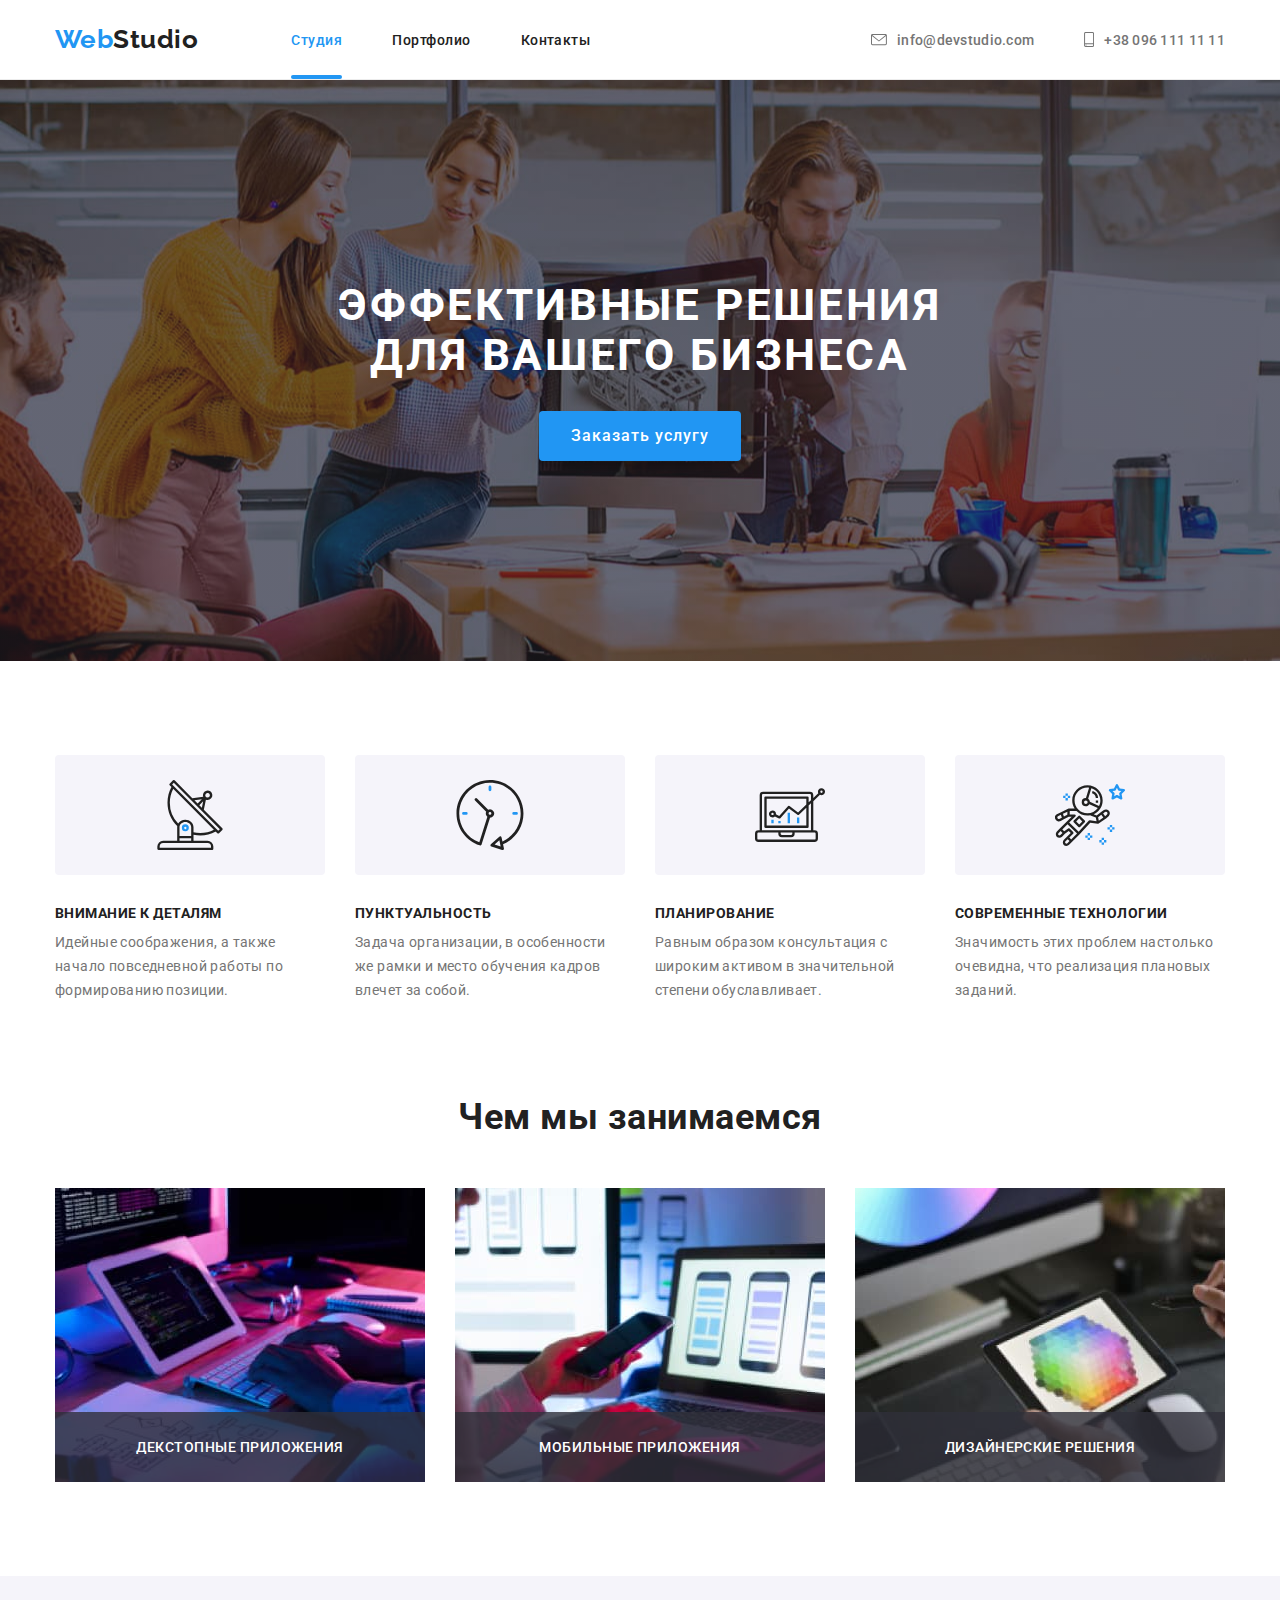
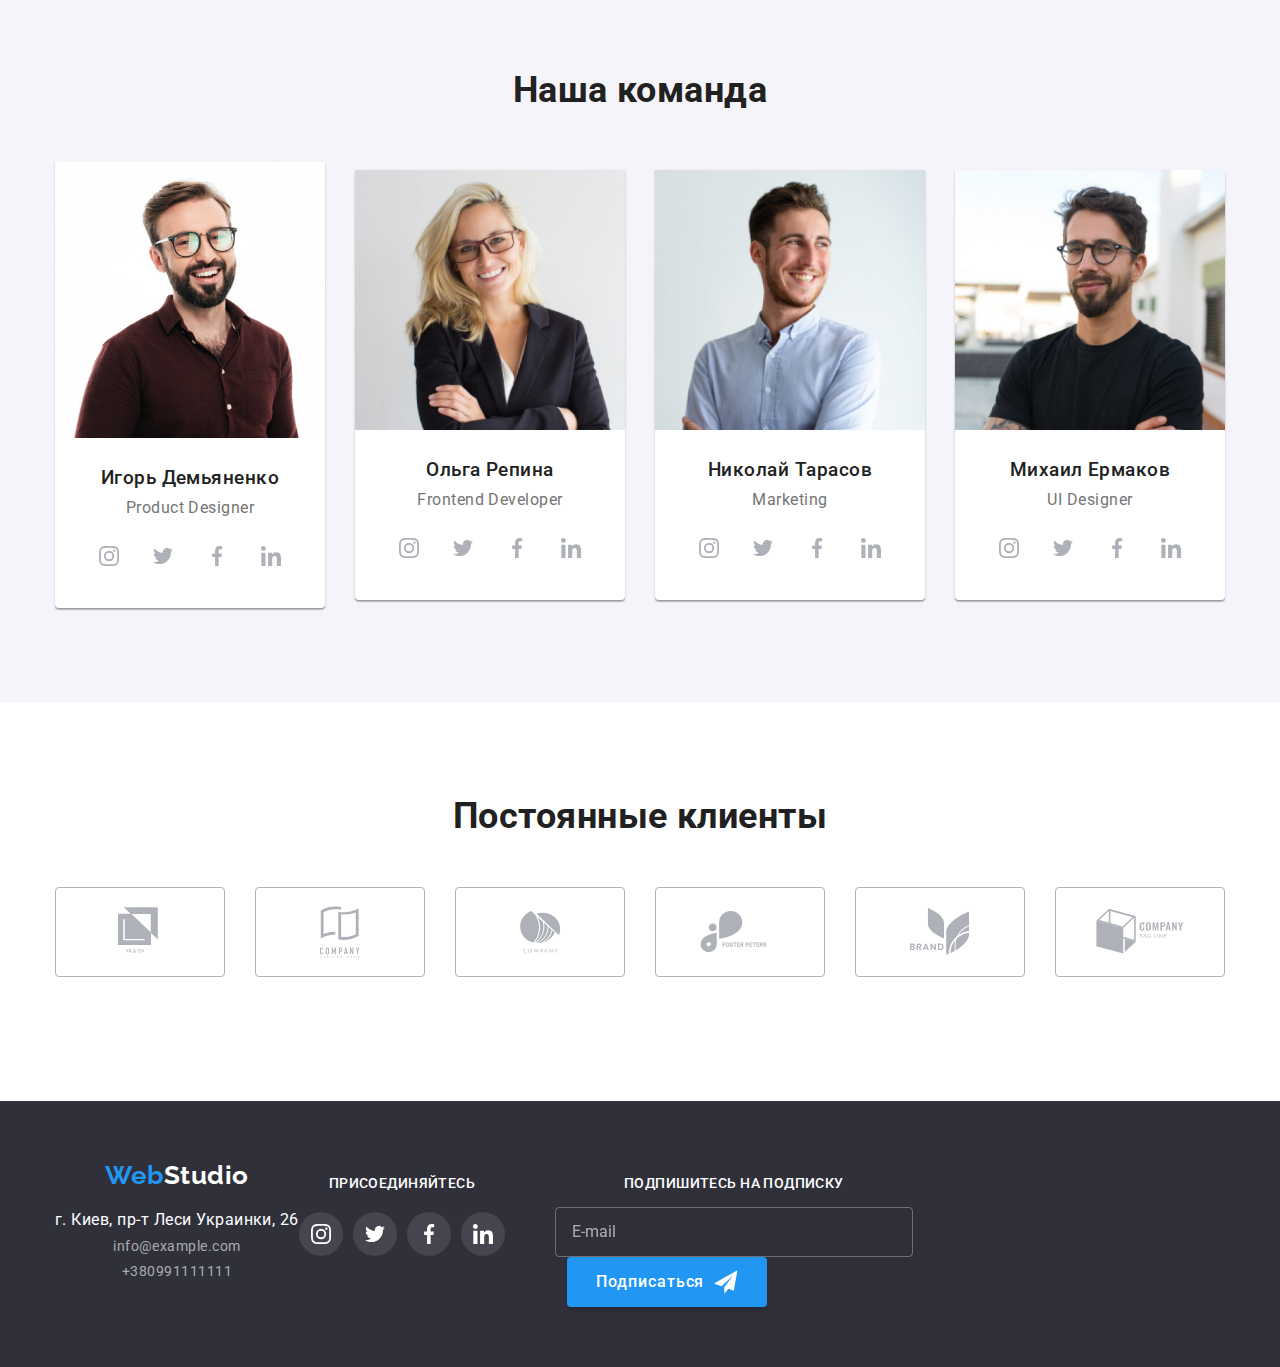
==== commit 67a45660: "работа с изображениями" ====
--- a/index.html
+++ b/index.html
@@ -120,7 +120,18 @@
           <ul class="team-grid list">
             <li class="team-grid__item">
               <div class="team-grid__card">
-                <img src="./images/igor-dem.jpg" alt="Игорь Демьяненко" width="170" />
+                <picture>
+                  <source
+                    srcset="
+                                ./images/desktop/igor-dem-270.jpg w270,
+                                ./images/mobile/igor-dem-450.jpg w450,
+                                ./images/mobile/igor-dem-450@2x.jpg w900
+                                "
+                    media="(max-width: 500px)"
+                    sizes="(min-width: 1200px) 900px, (min-width: 800px) 90vw, 100vw"
+                  />
+                  <img src="./images/mobile/igor-dem-450.jpg" alt="" />
+                </picture>
                 <h3 class="team-grid__name">Игорь Демьяненко</h3>
                 <p class="team-grid__position">Product Designer</p>
                 <div class="team__social-container">
--- a/css/main.min.css
+++ b/css/main.min.css
@@ -1,2 +1,2 @@
-/*! modern-normalize v1.0.0 | MIT License | https://github.com/sindresorhus/modern-normalize */*,*::before,*::after{box-sizing:border-box}:root{-moz-tab-size:4;tab-size:4}html{line-height:1.15;-webkit-text-size-adjust:100%}body{margin:0}body{font-family:system-ui,-apple-system,"Segoe UI",Roboto,Helvetica,Arial,sans-serif,"Apple Color Emoji","Segoe UI Emoji"}hr{height:0;color:inherit}abbr[title]{text-decoration:underline dotted}b,strong{font-weight:bolder}code,kbd,samp,pre{font-family:ui-monospace, SFMono-Regular, Consolas, 'Liberation Mono', Menlo, monospace;font-size:1em}small{font-size:80%}sub,sup{font-size:75%;line-height:0;position:relative;vertical-align:baseline}sub{bottom:-0.25em}sup{top:-0.5em}table{text-indent:0;border-color:inherit}button,input,optgroup,select,textarea{font-family:inherit;font-size:100%;line-height:1.15;margin:0}button,select{text-transform:none}button,[type='button'],[type='reset'],[type='submit']{-webkit-appearance:button}::-moz-focus-inner{border-style:none;padding:0}:-moz-focusring{outline:1px dotted ButtonText}:-moz-ui-invalid{box-shadow:none}legend{padding:0}progress{vertical-align:baseline}::-webkit-inner-spin-button,::-webkit-outer-spin-button{height:auto}[type='search']{-webkit-appearance:textfield;outline-offset:-2px}::-webkit-search-decoration{-webkit-appearance:none}::-webkit-file-upload-button{-webkit-appearance:button;font:inherit}summary{display:list-item}h1,h2,h3,p{margin:0px;padding:0px}img{display:block}a{text-decoration:none}.is-hidden{display:none}.list{list-style:none;margin:0px;padding:0px}.flexbox{display:flex}.justify-center{align-items:center;justify-content:flex-end}.container{width:auto;max-width:1200px;padding:0px 15px 0 15px;margin-top:0px;margin-bottom:0px;margin-right:auto;margin-left:auto}@media screen and (max-width: 767px) and (min-width: 480px){.container{width:480px}}.page-header{width:100%;background-color:#fff;padding-top:10px;padding-bottom:9px;border-bottom:1px solid #ececec}@media screen and (min-width: 768px){.page-header{padding-top:21px;padding-bottom:20px}}@media screen and (min-width: 1200px){.page-header{padding-top:25px;padding-bottom:24px}}.main-nav{margin-right:auto}.main-nav__list{margin-left:93px}@media screen and (max-width: 767px){.main-nav__list{display:none}}.main-nav__item:not(:last-child){margin-right:50px}.main-nav__link{display:block;text-decoration:none;color:#212121;font-weight:500;font-size:14px;margin:0px;transition:all 250ms cubic-bezier(0.4, 0, 0.2, 1) 0s}.main-nav__link:hover,.main-nav__link:focus{color:#2196f3}.open-menu{border-style:none;border:none;background-color:#ffffff;width:40px;height:40px;padding:auto}@media screen and (min-width: 768px){.open-menu{display:none}}.link--current{color:#2196f3;position:relative}.link--current:after{content:'';position:absolute;background-color:#2196f3;height:4px;width:100%;border-radius:4px;left:0;bottom:-31px}@media screen and (min-width: 768px) and (max-width: 1200px){.header-contacts{display:flex;flex-direction:column}}@media screen and (max-width: 767px){.header-contacts{display:none}}.header-contacts__link{display:flex;flex-direction:row;align-items:center;font-weight:500;font-size:12px;color:#757575;transition:all 250ms cubic-bezier(0.4, 0, 0.2, 1) 0s}.header-contacts__link:hover,.header-contacts__link:focus{color:#2196f3;text-decoration:underline}@media screen and (min-width: 1200px){.header-contacts__link{font-size:14px;inline-size:1.14;letter-spacing:0.02em}}@media screen and (max-width: 1199px){.header-contacts__item:not(:last-child){margin-bottom:10px}}@media screen and (min-width: 1200px){.header-contacts__item:not(:last-child){margin-right:50px}}.header-contacts__icon{display:block;margin-right:10px;fill:#757575;transition:all 250ms cubic-bezier(0.4, 0, 0.2, 1) 0s}.header-contacts__link:hover .header-contacts__icon,.header-contacts__link:focus .header-contacts__icon{fill:#2196f3}.menu-open{display:none}.logo{text-decoration:none;color:#212121;font-family:Raleway, sans-serif;font-weight:700;font-size:24px}@media screen and (min-width: 1240px){.logo{font-size:26px;inline-size:1.2}}.btn{text-decoration:none;border-radius:4px;border-style:none;cursor:pointer;font-weight:500;font-size:16px;line-height:1.87;letter-spacing:0.06em;background-color:#2196f3;box-shadow:0px 4px 4px rgba(0,0,0,0.15);color:#fff;transition:all 250ms cubic-bezier(0.4, 0, 0.2, 1) 0s}.social-links__grid{display:flex;width:206px;margin-left:auto;margin-right:auto}.social-links__title{margin-top:60px;margin-bottom:20px;font-weight:500;font-size:14px;line-height:1.14;letter-spacing:0.03em;text-transform:uppercase;color:#fff}@media screen and (min-width: 1200px){.social-links__title{margin-top:15px}}.social-links__item{margin-right:10px;flex-basis:calc((100% - 3 * 10px) / 4)}.social-links__item:last-child{margin-right:0px}.social-links__link{display:flex;align-items:center;width:44px;height:44px;justify-content:center;fill:#fff;background-color:rgba(255,255,255,0.1);border-radius:50%;transition:cubic-bezier(0.4, 0, 0.2, 1);transition-duration:250ms}.social-links__link:hover,.social-links__link:focus{background-color:#2196f3;border-radius:50%}body{color:#757575;background-color:#fff;font-family:Roboto;letter-spacing:0.03em;font-style:normal;font-weight:400}.section__title{color:#212121;font-size:28px;font-weight:700}@media screen and (min-width: 1200px){.section__title{font-size:36px}}.hero{background-color:#c4c4c4;padding-top:200px;padding-bottom:200px;background-image:linear-gradient(rgba(47,48,58,0.4) 50%, rgba(47,48,58,0.4) 50%),url(../images/hero-bg.jpg);background-position:center, center;background-repeat:no-repeat, no-repeat;background-size:1600px, 1600px}.hero__container{text-align:center;width:100%}.hero__title{text-decoration:none;font-weight:700;font-size:26px;inline-size:1.62;color:#fff;text-align:center;text-transform:uppercase;letter-spacing:0.06em}@media screen and (min-width: 1200px){.hero__title{font-size:44px}}.btn--hero{display:inline-block;text-decoration:none;padding:10px 32px;margin-top:30px}.features__image-container{width:auto;background-color:#f5f4fa;border-radius:4px;margin-bottom:30px;padding:25px 100px;display:flex;align-items:center;justify-content:center}.features-section{padding-top:60px;padding-bottom:60px}@media screen and (min-width: 1200px){.features-section{padding-top:94px;padding-bottom:94px}}@media screen and (min-width: 768px){.features{display:flex;flex-direction:row;flex-wrap:wrap}}.features__title{color:#212121;text-transform:uppercase;font-size:16px;font-weight:700}@media screen and (max-width: 1199px){.features__title{text-align:center}}@media screen and (min-width: 1200px){.features__title{font-size:14px}}.features__text{font-weight:400;margin-top:10px;line-height:1.71;letter-spacing:0.03em;font-size:14px}@media screen and (max-width: 1199px){.features__grid:not(:last-child){margin-bottom:30px}}@media screen and (min-width: 480px){.features__grid{min-width:450px}}@media screen and (min-width: 768px) and (max-width: 1199px){.features__grid{flex-basis:calc((100% - 1 * 30px) / 2);min-width:354px;margin-right:30px}.features__grid:nth-child(2n){margin-right:0px}}@media screen and (min-width: 1200px){.features__grid{flex-basis:calc((100% - 3 * 30px) / 4);min-width:270px;margin-right:30px}.features__grid:last-child{margin-right:0px}}.our-work__section{padding-top:0px;padding-bottom:94px;text-align:center}@media screen and (max-width: 1199px){.our-work__section{display:none}}.our-work__grid{display:flex;flex-direction:row;flex-wrap:wrap;margin-top:50px}.our-work__item{display:flex;position:relative;margin-right:30px;flex-basis:calc((100% - 2 * 30px) / 3)}.our-work__item:nth-child(3n){margin-right:0px}.our-work__overlay{display:flex;position:absolute;bottom:0;align-items:center;justify-content:center;background-color:rgba(47,48,58,0.8);width:100%;height:70px;font-weight:500;font-size:14px;text-transform:uppercase;color:#fff}.team-section{background-color:#f5f4fa;text-align:center;padding-top:60px;padding-bottom:60px}@media screen and (min-width: 1200px){.team-section{padding-top:94px;padding-bottom:94px}}.team-grid{margin-top:30px;margin-left:auto;margin-right:auto}@media screen and (min-width: 480px){.team-grid{display:flex;flex-wrap:wrap;align-items:center}}@media screen and (min-width: 768px){.team-grid{display:flex;flex-wrap:wrap;margin-right:0;margin-left:0;justify-content:center}}@media screen and (min-width: 1200px){.team-grid{margin-top:50px;display:flex;flex-wrap:nowrap}}.team-grid__item{width:100%;margin-bottom:30px}@media screen and (min-width: 768px) and (max-width: 1199px){.team-grid__item{margin-right:30px;margin-bottom:30px;max-width:354px;flex-basis:calc((100% - 1 * 30px) / 2)}.team-grid__item:nth-child(2n){margin-right:0px}.team-grid__item:nth-child(n+3){margin-bottom:0px}}@media screen and (min-width: 1200px){.team-grid__item{margin-right:30px;margin-bottom:0;flex-basis:calc((100% - 3 * 30px) / 4)}.team-grid__item:nth-child(4n){margin-right:0px}}.team-grid__card{padding-bottom:24px;width:100%;height:auto;background-color:#fff;box-shadow:0px 1px 3px rgba(0,0,0,0.12),0px 1px 1px rgba(0,0,0,0.14),0px 2px 1px rgba(0,0,0,0.2);border-radius:0px 0px 4px 4px}@media screen and (min-width: 1200px){.team-grid__card{padding-bottom:30px}}.team-grid__name{margin-top:30px;color:#212121;font-weight:500}.team-grid__position{margin-top:10px;font-weight:400}.team__social-container{width:206px;margin-right:auto;margin-left:auto;padding-top:16px}.team__link{border-radius:50%;background-color:#fff;transition:all 250ms cubic-bezier(0.4, 0, 0.2, 1) 0s}.team__link:hover,.team__link:focus{background-color:#2196f3}.team__link--icon{transition:all 250ms cubic-bezier(0.4, 0, 0.2, 1) 0s;fill:#afb1b8}.team__link:hover .team__link--icon,.team__link:focus .team__link--icon{fill:#fff}.custumers-container{text-align:center;padding-top:60px;padding-bottom:60px}@media screen and (min-width: 1200px){.custumers-container{padding-top:94px;padding-bottom:94px}}.custumers-grid{margin-top:50px}@media screen and (max-width: 479px){.custumers-grid{display:flex;flex-direction:column;align-items:center}}@media screen and (min-width: 480px){.custumers-grid{display:flex;flex-wrap:wrap;justify-content:center}}.custumers-grid__item{width:210px;height:90px;align-items:center;justify-content:center;border:1px solid #afb1b8;border-radius:4px;transition:all 250ms cubic-bezier(0.4, 0, 0.2, 1) 0s}.custumers-grid__item:not(:last-child){margin-bottom:10px}@media screen and (min-width: 480px){.custumers-grid__item{flex-basis:calc((100% - 1 * 30px) / 2);margin-bottom:30px}.custumers-grid__item:nth-child(odd){margin-right:30px}}@media screen and (min-width: 768px){.custumers-grid__item{flex-basis:calc((100% - 2 * 30px) / 3);max-width:226px;margin-bottom:30px;margin-right:30px}.custumers-grid__item:nth-child(3n+3){margin-right:0px}}@media screen and (min-width: 1200px){.custumers-grid__item{flex-basis:calc((100% - 5 * 30px) / 6)}.custumers-grid__item:nth-child(odd){margin-right:30px;margin-bottom:30px}}@media screen and (min-width: 768px){.custumers-grid__item{display:flex;flex-wrap:wrap}}@media screen and (min-width: 1200px){.custumers-grid__item{display:flex;flex-wrap:nowrap}}.custumers-grid__item:last-child{margin-right:0}.custumers-grid__item:hover,.custumers-grid__item:focus{border-color:#2196f3;fill:#2196f3}.custumers-grid__icon{transition:all 250ms cubic-bezier(0.4, 0, 0.2, 1) 0s;fill:#afb1b8}.custumers-grid__item:hover .custumers-grid__icon,.custumers-grid__item:focus .custumers-grid__icon{border-color:#2196f3;fill:#2196f3}.custumers-grid__link{display:flex;align-items:center;justify-content:center;width:100%;height:100%}.backdrop{position:fixed;top:0;left:0;height:100%;width:100%;background-color:rgba(0,0,0,0.2);z-index:100;display:flex;justify-content:center;align-items:center}.is-hidden{display:none}.modal{box-shadow:0px 1px 3px rgba(0,0,0,0.12),0px 1px 1px rgba(0,0,0,0.14),0px 2px 1px rgba(0,0,0,0.2);border-radius:4px;position:fixed;width:528px;height:581px;background:#ffffff;padding:40px;z-index:101;animation:backIn 2s linear 0s 1;text-align:center}.modal__title{font-size:20px;font-weight:700;font-size:20px;color:#212121;margin-bottom:12px}@keyframes backIn{0%{transform:scale(0.1);transform:translate(0, -1200px);opacity:0.7}70%{transform:scale(0.7);opacity:0.9}100%{transform:scale(1);transform:translate(0);opacity:1}}.modal-btn{position:absolute;height:30px;width:30px;border-style:none;border:1px solid rgba(0,0,0,0.1);border-radius:50%;background-color:#fff;cursor:pointer;padding:0;margin:0;top:8px;right:8px}.modal-btn__icon{width:11px;height:11px}.modal-btn:hover .modal-btn__icon{fill:#2196f3;transition:250ms cubic-bezier(0.4, 0, 0.2, 1)}.form-feedback{display:flex;flex-direction:column;text-align:left}.form-field{position:relative;margin-bottom:10px;font-size:12px;letter-spacing:0.01em}.form-field__title{display:block;margin-bottom:4px;font-size:12px}.form-field__input{display:block;position:relative;padding:12px 35px;width:100%;font-size:13px;border:1px solid rgba(33,33,33,0.2);box-sizing:border-box;border-radius:4px;transition:250ms cubic-bezier(0.4, 0, 0.2, 1)}.form-field__input:focus{outline-color:#2196f3;fill:#2196f3}.form-field__icon{position:absolute;left:3%;top:55%;transition:250ms cubic-bezier(0.4, 0, 0.2, 1)}.form-field__input:focus+.form-field__icon{outline-color:#2196f3;fill:#2196f3}.form-textarea{resize:none;width:100%;height:120px;padding:12px 16px;margin-bottom:20px;font-size:14px;line-height:1.14;letter-spacing:0.01em;border:1px solid rgba(33,33,33,0.2);box-sizing:border-box;border-radius:4px;transition:250ms cubic-bezier(0.4, 0, 0.2, 1)}.form-textarea:focus{outline-color:#2196f3}.checkbox{position:relative;margin-right:12px;text-align:right}.checkbox__checked{position:absolute;top:50%;transform:translateY(-70%);left:13px;width:16px;height:15px;border:2px solid #212121;border-radius:2px}.checkbox__label{font-size:14px;line-height:1.71;letter-spacing:0.03em;user-select:none}.checkbox__input:checked+.checkbox__checked{background-color:#2196f3;border-color:#2196f3;background-image:url(../images/checkbox-sign.svg);background-position:center}.submit--btn{margin-left:auto;margin-right:auto;margin-top:30px;padding:10px 55px}.our-work{text-align:center;margin-top:94px}.btn--portfolio{padding:6px 22px;background-color:#f5f4fa;color:#212121;box-shadow:none;line-height:1.62}.btn--portfolio:hover,.btn--portfolio:focus{background-color:#2196f3;box-shadow:0px 3px 1px rgba(0,0,0,0.1),0px 1px 2px rgba(0,0,0,0.08),0px 2px 2px rgba(0,0,0,0.12);color:#fff}.our-work-container{margin-top:34px;margin-bottom:94px}.card-grid{flex-wrap:wrap;flex-direction:row;flex-basis:calc((100% - 8 * 30px) / 9)}.card-grid__item{padding-right:30px;padding-bottom:30px}.card-grid__item:nth-child(3n){padding-right:0px}.card-grid__container{position:relative;transition:all 250ms cubic-bezier(0.4, 0, 0.2, 1) 0ms;overflow:hidden;z-index:5}.card-grid__container:hover,.card-grid__container:focus{box-shadow:0px 1px 1px rgba(0,0,0,0.12),0px 4px 4px rgba(0,0,0,0.06),1px 4px 6px rgba(0,0,0,0.16)}.card-grid__img-overlay{display:flex;padding:63px 24px;position:absolute;background-color:rgba(33,150,243,0.9);width:100%;height:294px;top:0;left:0;text-align:left;font-size:18px;line-height:1.56;color:#fff;transform:translateY(100%);transition:transform 250ms cubic-bezier(0.4, 0, 0.2, 1) 0ms;z-index:1}.card-grid__container:hover .card-grid__img-overlay,.card-grid__container:focus .card-grid__img-overlay{transform:translateY(0);transition-delay:100ms}.card-grid__wrapper{position:absolute;bottom:0;width:370px;height:110px;background-color:#fff;z-index:3}.card-tag{padding:20px 24px;text-align:left;border:1px solid #eeeeee;border-top:none;position:relative;z-index:4}.card-tag__title{text-align:left;color:#212121;font-size:18px;line-height:2;letter-spacing:0.06em}.card-tag__text{text-align:left;margin-top:4px;color:#757575;font-size:16px;line-height:1.87}.accent{color:#2196f3}.footer{background-color:#2f303a;padding-top:60px;padding-bottom:60px;text-align:center}.footer--logo{color:#fff}@media screen and (min-width: 768px){.footer-container{display:flex;flex-wrap:wrap}}.adress-container{color:#fff;display:flex;flex-direction:column}@media screen and (min-width: 768px) and (max-width: 1199px){.adress-container{margin-right:70px}}.address{font-weight:400;font-style:normal;color:#fff;margin-top:20px}.address__text{display:block}.address__item{display:block;text-decoration:none;font-weight:400;font-size:14px;color:rgba(255,255,255,0.6);margin-top:9px}.address__item:hover,.address__item:focus{color:#2196f3;text-decoration:underline}@media screen and (min-width: 1200px){.subscribe{margin-left:50px}}.subscribe__title{font-weight:500;font-size:14px;line-height:1.14;letter-spacing:0.03em;text-transform:uppercase;color:#fff;margin-top:60px}@media screen and (min-width: 1200px){.subscribe__title{margin-top:15px}}.subscribe-form{position:relative;margin-top:20px;margin-left:auto;margin-right:auto}@media screen and (min-width: 1200px){.subscribe-form{margin-top:15px}}.subscribe-form__input{width:100%;height:50px;padding:15px 16px;background-color:transparent;border-style:none;border:1px solid rgba(255,255,255,0.3);filter:drop-shadow(0px 4px 4px rgba(0,0,0,0.15));border-radius:4px;font-size:16px;line-height:1.25;color:#fff;transition:250ms cubic-bezier(0.4, 0, 0.2, 1)}@media screen and (min-width: 1200px){.subscribe-form__input{width:358px}}.subscribe-form__input::placeholder{color:rgba(255,255,255,0.6)}.subscribe-form__input:focus{border-color:#fff}.subscribe-form__btn{margin-left:auto;margin-right:auto;margin-top:20px;display:flex;align-items:center;border-style:none;cursor:pointer;text-align:left;padding:10px 29px;width:200px;height:50px;background:#2196f3;box-shadow:0px 4px 4px rgba(0,0,0,0.15);border-radius:4px;font-weight:500;font-size:16px;line-height:1.87;letter-spacing:0.06em;color:#fff}@media screen and (min-width: 1200px){.subscribe-form__btn{margin-left:12px;margin-top:0}}.subscribe-form__btn--icon{width:24px;height:24px;margin-left:10px}
+/*! modern-normalize v1.0.0 | MIT License | https://github.com/sindresorhus/modern-normalize */*,*::before,*::after{box-sizing:border-box}:root{-moz-tab-size:4;tab-size:4}html{line-height:1.15;-webkit-text-size-adjust:100%}body{margin:0}body{font-family:system-ui,-apple-system,"Segoe UI",Roboto,Helvetica,Arial,sans-serif,"Apple Color Emoji","Segoe UI Emoji"}hr{height:0;color:inherit}abbr[title]{text-decoration:underline dotted}b,strong{font-weight:bolder}code,kbd,samp,pre{font-family:ui-monospace, SFMono-Regular, Consolas, 'Liberation Mono', Menlo, monospace;font-size:1em}small{font-size:80%}sub,sup{font-size:75%;line-height:0;position:relative;vertical-align:baseline}sub{bottom:-0.25em}sup{top:-0.5em}table{text-indent:0;border-color:inherit}button,input,optgroup,select,textarea{font-family:inherit;font-size:100%;line-height:1.15;margin:0}button,select{text-transform:none}button,[type='button'],[type='reset'],[type='submit']{-webkit-appearance:button}::-moz-focus-inner{border-style:none;padding:0}:-moz-focusring{outline:1px dotted ButtonText}:-moz-ui-invalid{box-shadow:none}legend{padding:0}progress{vertical-align:baseline}::-webkit-inner-spin-button,::-webkit-outer-spin-button{height:auto}[type='search']{-webkit-appearance:textfield;outline-offset:-2px}::-webkit-search-decoration{-webkit-appearance:none}::-webkit-file-upload-button{-webkit-appearance:button;font:inherit}summary{display:list-item}h1,h2,h3,p{margin:0px;padding:0px}img{display:block;width:100%;height:auto}a{text-decoration:none}.is-hidden{display:none}.list{list-style:none;margin:0px;padding:0px}.flexbox{display:flex}.justify-center{align-items:center;justify-content:flex-end}.container{width:auto;max-width:1200px;padding:0px 15px 0 15px;margin-top:0px;margin-bottom:0px;margin-right:auto;margin-left:auto}@media screen and (max-width: 767px) and (min-width: 480px){.container{width:480px}}.page-header{width:100%;background-color:#fff;padding-top:10px;padding-bottom:9px;border-bottom:1px solid #ececec}@media screen and (min-width: 768px){.page-header{padding-top:21px;padding-bottom:20px}}@media screen and (min-width: 1200px){.page-header{padding-top:25px;padding-bottom:24px}}.main-nav{margin-right:auto}.main-nav__list{margin-left:93px}@media screen and (max-width: 767px){.main-nav__list{display:none}}.main-nav__item:not(:last-child){margin-right:50px}.main-nav__link{display:block;text-decoration:none;color:#212121;font-weight:500;font-size:14px;margin:0px;transition:all 250ms cubic-bezier(0.4, 0, 0.2, 1) 0s}.main-nav__link:hover,.main-nav__link:focus{color:#2196f3}.open-menu{border-style:none;border:none;background-color:#ffffff;width:40px;height:40px;padding:auto}@media screen and (min-width: 768px){.open-menu{display:none}}.link--current{color:#2196f3;position:relative}.link--current:after{content:'';position:absolute;background-color:#2196f3;height:4px;width:100%;border-radius:4px;left:0;bottom:-31px}@media screen and (min-width: 768px) and (max-width: 1200px){.header-contacts{display:flex;flex-direction:column}}@media screen and (max-width: 767px){.header-contacts{display:none}}.header-contacts__link{display:flex;flex-direction:row;align-items:center;font-weight:500;font-size:12px;color:#757575;transition:all 250ms cubic-bezier(0.4, 0, 0.2, 1) 0s}.header-contacts__link:hover,.header-contacts__link:focus{color:#2196f3;text-decoration:underline}@media screen and (min-width: 1200px){.header-contacts__link{font-size:14px;inline-size:1.14;letter-spacing:0.02em}}@media screen and (max-width: 1199px){.header-contacts__item:not(:last-child){margin-bottom:10px}}@media screen and (min-width: 1200px){.header-contacts__item:not(:last-child){margin-right:50px}}.header-contacts__icon{display:block;margin-right:10px;fill:#757575;transition:all 250ms cubic-bezier(0.4, 0, 0.2, 1) 0s}.header-contacts__link:hover .header-contacts__icon,.header-contacts__link:focus .header-contacts__icon{fill:#2196f3}.menu-open{display:none}.logo{text-decoration:none;color:#212121;font-family:Raleway, sans-serif;font-weight:700;font-size:24px}@media screen and (min-width: 1240px){.logo{font-size:26px;inline-size:1.2}}.btn{text-decoration:none;border-radius:4px;border-style:none;cursor:pointer;font-weight:500;font-size:16px;line-height:1.87;letter-spacing:0.06em;background-color:#2196f3;box-shadow:0px 4px 4px rgba(0,0,0,0.15);color:#fff;transition:all 250ms cubic-bezier(0.4, 0, 0.2, 1) 0s}.social-links__grid{display:flex;width:206px;margin-left:auto;margin-right:auto}.social-links__title{margin-top:60px;margin-bottom:20px;font-weight:500;font-size:14px;line-height:1.14;letter-spacing:0.03em;text-transform:uppercase;color:#fff}@media screen and (min-width: 1200px){.social-links__title{margin-top:15px}}.social-links__item{margin-right:10px;flex-basis:calc((100% - 3 * 10px) / 4)}.social-links__item:last-child{margin-right:0px}.social-links__link{display:flex;align-items:center;width:44px;height:44px;justify-content:center;fill:#fff;background-color:rgba(255,255,255,0.1);border-radius:50%;transition:cubic-bezier(0.4, 0, 0.2, 1);transition-duration:250ms}.social-links__link:hover,.social-links__link:focus{background-color:#2196f3;border-radius:50%}body{color:#757575;background-color:#fff;font-family:Roboto;letter-spacing:0.03em;font-style:normal;font-weight:400}.section__title{color:#212121;font-size:28px;font-weight:700}@media screen and (min-width: 1200px){.section__title{font-size:36px}}.hero{background-color:#c4c4c4;padding-top:200px;padding-bottom:200px;background-image:linear-gradient(rgba(47,48,58,0.4) 50%, rgba(47,48,58,0.4) 50%),url(../images/hero-bg.jpg);background-position:center, center;background-repeat:no-repeat, no-repeat;background-size:1600px, 1600px}.hero__container{text-align:center;width:100%}.hero__title{text-decoration:none;font-weight:700;font-size:26px;inline-size:1.62;color:#fff;text-align:center;text-transform:uppercase;letter-spacing:0.06em}@media screen and (min-width: 1200px){.hero__title{font-size:44px}}.btn--hero{display:inline-block;text-decoration:none;padding:10px 32px;margin-top:30px}.features__image-container{width:auto;background-color:#f5f4fa;border-radius:4px;margin-bottom:30px;padding:25px 100px;display:flex;align-items:center;justify-content:center}.features-section{padding-top:60px;padding-bottom:60px}@media screen and (min-width: 1200px){.features-section{padding-top:94px;padding-bottom:94px}}@media screen and (min-width: 768px){.features{display:flex;flex-direction:row;flex-wrap:wrap}}.features__title{color:#212121;text-transform:uppercase;font-size:16px;font-weight:700}@media screen and (max-width: 1199px){.features__title{text-align:center}}@media screen and (min-width: 1200px){.features__title{font-size:14px}}.features__text{font-weight:400;margin-top:10px;line-height:1.71;letter-spacing:0.03em;font-size:14px}@media screen and (max-width: 1199px){.features__grid:not(:last-child){margin-bottom:30px}}@media screen and (min-width: 480px){.features__grid{min-width:450px}}@media screen and (min-width: 768px) and (max-width: 1199px){.features__grid{flex-basis:calc((100% - 1 * 30px) / 2);min-width:354px;margin-right:30px}.features__grid:nth-child(2n){margin-right:0px}}@media screen and (min-width: 1200px){.features__grid{flex-basis:calc((100% - 3 * 30px) / 4);min-width:270px;margin-right:30px}.features__grid:last-child{margin-right:0px}}.our-work__section{padding-top:0px;padding-bottom:94px;text-align:center}@media screen and (max-width: 1199px){.our-work__section{display:none}}.our-work__grid{display:flex;flex-direction:row;flex-wrap:wrap;margin-top:50px}.our-work__item{display:flex;position:relative;margin-right:30px;flex-basis:calc((100% - 2 * 30px) / 3)}.our-work__item:nth-child(3n){margin-right:0px}.our-work__overlay{display:flex;position:absolute;bottom:0;align-items:center;justify-content:center;background-color:rgba(47,48,58,0.8);width:100%;height:70px;font-weight:500;font-size:14px;text-transform:uppercase;color:#fff}.team-section{background-color:#f5f4fa;text-align:center;padding-top:60px;padding-bottom:60px}@media screen and (min-width: 1200px){.team-section{padding-top:94px;padding-bottom:94px}}.team-grid{margin-top:30px;margin-left:auto;margin-right:auto}@media screen and (min-width: 480px){.team-grid{display:flex;flex-wrap:wrap;align-items:center}}@media screen and (min-width: 768px){.team-grid{display:flex;flex-wrap:wrap;margin-right:0;margin-left:0;justify-content:center}}@media screen and (min-width: 1200px){.team-grid{margin-top:50px;display:flex;flex-wrap:nowrap}}.team-grid__item{margin-bottom:30px}@media screen and (min-width: 768px) and (max-width: 1199px){.team-grid__item{margin-right:30px;margin-bottom:30px;flex-basis:calc((100% - 1 * 30px) / 2)}.team-grid__item:nth-child(2n){margin-right:0px}.team-grid__item:nth-child(n+3){margin-bottom:0px}}@media screen and (min-width: 1200px){.team-grid__item{margin-right:30px;margin-bottom:0;flex-basis:calc((100% - 3 * 30px) / 4)}.team-grid__item:nth-child(4n){margin-right:0px}}.team-grid__card{padding-bottom:24px;width:100%;height:auto;background-color:#fff;box-shadow:0px 1px 3px rgba(0,0,0,0.12),0px 1px 1px rgba(0,0,0,0.14),0px 2px 1px rgba(0,0,0,0.2);border-radius:0px 0px 4px 4px}@media screen and (min-width: 1200px){.team-grid__card{padding-bottom:30px}}.team-grid__name{margin-top:30px;color:#212121;font-weight:500}.team-grid__position{margin-top:10px;font-weight:400}.team__social-container{width:206px;margin-right:auto;margin-left:auto;padding-top:16px}.team__link{border-radius:50%;background-color:#fff;transition:all 250ms cubic-bezier(0.4, 0, 0.2, 1) 0s}.team__link:hover,.team__link:focus{background-color:#2196f3}.team__link--icon{transition:all 250ms cubic-bezier(0.4, 0, 0.2, 1) 0s;fill:#afb1b8}.team__link:hover .team__link--icon,.team__link:focus .team__link--icon{fill:#fff}.custumers-container{text-align:center;padding-top:60px;padding-bottom:60px}@media screen and (min-width: 1200px){.custumers-container{padding-top:94px;padding-bottom:94px}}.custumers-grid{margin-top:50px}@media screen and (max-width: 479px){.custumers-grid{display:flex;flex-direction:column;align-items:center}}@media screen and (min-width: 480px){.custumers-grid{display:flex;flex-wrap:wrap;justify-content:center}}.custumers-grid__item{width:210px;height:90px;align-items:center;justify-content:center;border:1px solid #afb1b8;border-radius:4px;transition:all 250ms cubic-bezier(0.4, 0, 0.2, 1) 0s}.custumers-grid__item:not(:last-child){margin-bottom:10px}@media screen and (min-width: 480px){.custumers-grid__item{flex-basis:calc((100% - 1 * 30px) / 2);margin-bottom:30px}.custumers-grid__item:nth-child(odd){margin-right:30px}}@media screen and (min-width: 768px){.custumers-grid__item{flex-basis:calc((100% - 2 * 30px) / 3);max-width:226px;margin-bottom:30px;margin-right:30px}.custumers-grid__item:nth-child(3n+3){margin-right:0px}}@media screen and (min-width: 1200px){.custumers-grid__item{flex-basis:calc((100% - 5 * 30px) / 6)}.custumers-grid__item:nth-child(odd){margin-right:30px;margin-bottom:30px}}@media screen and (min-width: 768px){.custumers-grid__item{display:flex;flex-wrap:wrap}}@media screen and (min-width: 1200px){.custumers-grid__item{display:flex;flex-wrap:nowrap}}.custumers-grid__item:last-child{margin-right:0}.custumers-grid__item:hover,.custumers-grid__item:focus{border-color:#2196f3;fill:#2196f3}.custumers-grid__icon{transition:all 250ms cubic-bezier(0.4, 0, 0.2, 1) 0s;fill:#afb1b8}.custumers-grid__item:hover .custumers-grid__icon,.custumers-grid__item:focus .custumers-grid__icon{border-color:#2196f3;fill:#2196f3}.custumers-grid__link{display:flex;align-items:center;justify-content:center;width:100%;height:100%}.backdrop{position:fixed;top:0;left:0;height:100%;width:100%;background-color:rgba(0,0,0,0.2);z-index:100;display:flex;justify-content:center;align-items:center}.is-hidden{display:none}.modal{box-shadow:0px 1px 3px rgba(0,0,0,0.12),0px 1px 1px rgba(0,0,0,0.14),0px 2px 1px rgba(0,0,0,0.2);border-radius:4px;position:fixed;width:528px;height:581px;background:#ffffff;padding:40px;z-index:101;animation:backIn 2s linear 0s 1;text-align:center}.modal__title{font-size:20px;font-weight:700;font-size:20px;color:#212121;margin-bottom:12px}@keyframes backIn{0%{transform:scale(0.1);transform:translate(0, -1200px);opacity:0.7}70%{transform:scale(0.7);opacity:0.9}100%{transform:scale(1);transform:translate(0);opacity:1}}.modal-btn{position:absolute;height:30px;width:30px;border-style:none;border:1px solid rgba(0,0,0,0.1);border-radius:50%;background-color:#fff;cursor:pointer;padding:0;margin:0;top:8px;right:8px}.modal-btn__icon{width:11px;height:11px}.modal-btn:hover .modal-btn__icon{fill:#2196f3;transition:250ms cubic-bezier(0.4, 0, 0.2, 1)}.form-feedback{display:flex;flex-direction:column;text-align:left}.form-field{position:relative;margin-bottom:10px;font-size:12px;letter-spacing:0.01em}.form-field__title{display:block;margin-bottom:4px;font-size:12px}.form-field__input{display:block;position:relative;padding:12px 35px;width:100%;font-size:13px;border:1px solid rgba(33,33,33,0.2);box-sizing:border-box;border-radius:4px;transition:250ms cubic-bezier(0.4, 0, 0.2, 1)}.form-field__input:focus{outline-color:#2196f3;fill:#2196f3}.form-field__icon{position:absolute;left:3%;top:55%;transition:250ms cubic-bezier(0.4, 0, 0.2, 1)}.form-field__input:focus+.form-field__icon{outline-color:#2196f3;fill:#2196f3}.form-textarea{resize:none;width:100%;height:120px;padding:12px 16px;margin-bottom:20px;font-size:14px;line-height:1.14;letter-spacing:0.01em;border:1px solid rgba(33,33,33,0.2);box-sizing:border-box;border-radius:4px;transition:250ms cubic-bezier(0.4, 0, 0.2, 1)}.form-textarea:focus{outline-color:#2196f3}.checkbox{position:relative;margin-right:12px;text-align:right}.checkbox__checked{position:absolute;top:50%;transform:translateY(-70%);left:13px;width:16px;height:15px;border:2px solid #212121;border-radius:2px}.checkbox__label{font-size:14px;line-height:1.71;letter-spacing:0.03em;user-select:none}.checkbox__input:checked+.checkbox__checked{background-color:#2196f3;border-color:#2196f3;background-image:url(../images/checkbox-sign.svg);background-position:center}.submit--btn{margin-left:auto;margin-right:auto;margin-top:30px;padding:10px 55px}.our-work{text-align:center;margin-top:94px}.btn--portfolio{padding:6px 22px;background-color:#f5f4fa;color:#212121;box-shadow:none;line-height:1.62}.btn--portfolio:hover,.btn--portfolio:focus{background-color:#2196f3;box-shadow:0px 3px 1px rgba(0,0,0,0.1),0px 1px 2px rgba(0,0,0,0.08),0px 2px 2px rgba(0,0,0,0.12);color:#fff}.our-work-container{margin-top:34px;margin-bottom:94px}.card-grid{flex-wrap:wrap;flex-direction:row;flex-basis:calc((100% - 8 * 30px) / 9)}.card-grid__item{padding-right:30px;padding-bottom:30px}.card-grid__item:nth-child(3n){padding-right:0px}.card-grid__container{position:relative;transition:all 250ms cubic-bezier(0.4, 0, 0.2, 1) 0ms;overflow:hidden;z-index:5}.card-grid__container:hover,.card-grid__container:focus{box-shadow:0px 1px 1px rgba(0,0,0,0.12),0px 4px 4px rgba(0,0,0,0.06),1px 4px 6px rgba(0,0,0,0.16)}.card-grid__img-overlay{display:flex;padding:63px 24px;position:absolute;background-color:rgba(33,150,243,0.9);width:100%;height:294px;top:0;left:0;text-align:left;font-size:18px;line-height:1.56;color:#fff;transform:translateY(100%);transition:transform 250ms cubic-bezier(0.4, 0, 0.2, 1) 0ms;z-index:1}.card-grid__container:hover .card-grid__img-overlay,.card-grid__container:focus .card-grid__img-overlay{transform:translateY(0);transition-delay:100ms}.card-grid__wrapper{position:absolute;bottom:0;width:370px;height:110px;background-color:#fff;z-index:3}.card-tag{padding:20px 24px;text-align:left;border:1px solid #eeeeee;border-top:none;position:relative;z-index:4}.card-tag__title{text-align:left;color:#212121;font-size:18px;line-height:2;letter-spacing:0.06em}.card-tag__text{text-align:left;margin-top:4px;color:#757575;font-size:16px;line-height:1.87}.accent{color:#2196f3}.footer{background-color:#2f303a;padding-top:60px;padding-bottom:60px;text-align:center}.footer--logo{color:#fff}@media screen and (min-width: 768px){.footer-container{display:flex;flex-wrap:wrap}}.adress-container{color:#fff;display:flex;flex-direction:column}@media screen and (min-width: 768px) and (max-width: 1199px){.adress-container{margin-right:70px}}.address{font-weight:400;font-style:normal;color:#fff;margin-top:20px}.address__text{display:block}.address__item{display:block;text-decoration:none;font-weight:400;font-size:14px;color:rgba(255,255,255,0.6);margin-top:9px}.address__item:hover,.address__item:focus{color:#2196f3;text-decoration:underline}@media screen and (min-width: 1200px){.subscribe{margin-left:50px}}.subscribe__title{font-weight:500;font-size:14px;line-height:1.14;letter-spacing:0.03em;text-transform:uppercase;color:#fff;margin-top:60px}@media screen and (min-width: 1200px){.subscribe__title{margin-top:15px}}.subscribe-form{position:relative;margin-top:20px;margin-left:auto;margin-right:auto}@media screen and (min-width: 1200px){.subscribe-form{margin-top:15px}}.subscribe-form__input{width:100%;height:50px;padding:15px 16px;background-color:transparent;border-style:none;border:1px solid rgba(255,255,255,0.3);filter:drop-shadow(0px 4px 4px rgba(0,0,0,0.15));border-radius:4px;font-size:16px;line-height:1.25;color:#fff;transition:250ms cubic-bezier(0.4, 0, 0.2, 1)}@media screen and (min-width: 1200px){.subscribe-form__input{width:358px}}.subscribe-form__input::placeholder{color:rgba(255,255,255,0.6)}.subscribe-form__input:focus{border-color:#fff}.subscribe-form__btn{margin-left:auto;margin-right:auto;margin-top:20px;display:flex;align-items:center;border-style:none;cursor:pointer;text-align:left;padding:10px 29px;width:200px;height:50px;background:#2196f3;box-shadow:0px 4px 4px rgba(0,0,0,0.15);border-radius:4px;font-weight:500;font-size:16px;line-height:1.87;letter-spacing:0.06em;color:#fff}@media screen and (min-width: 1200px){.subscribe-form__btn{margin-left:12px;margin-top:0}}.subscribe-form__btn--icon{width:24px;height:24px;margin-left:10px}
 /*# sourceMappingURL=main.min.css.map */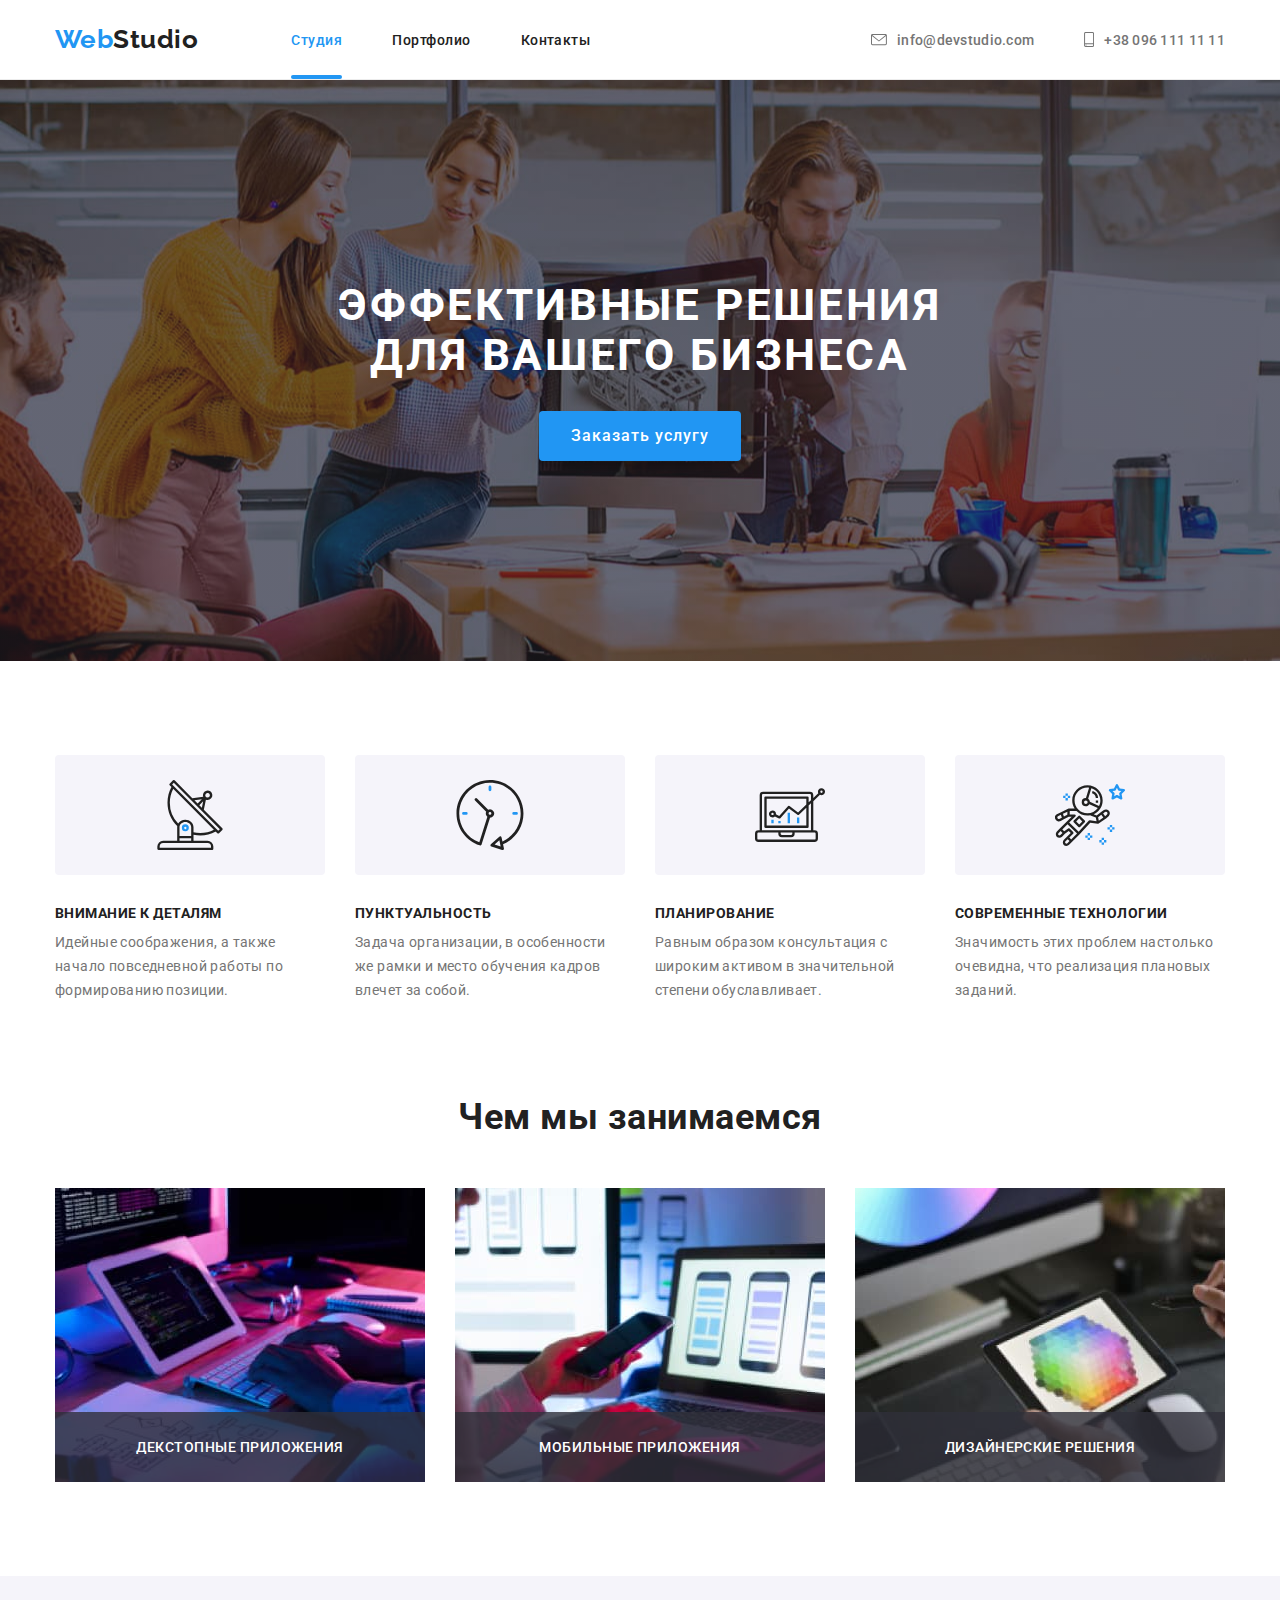
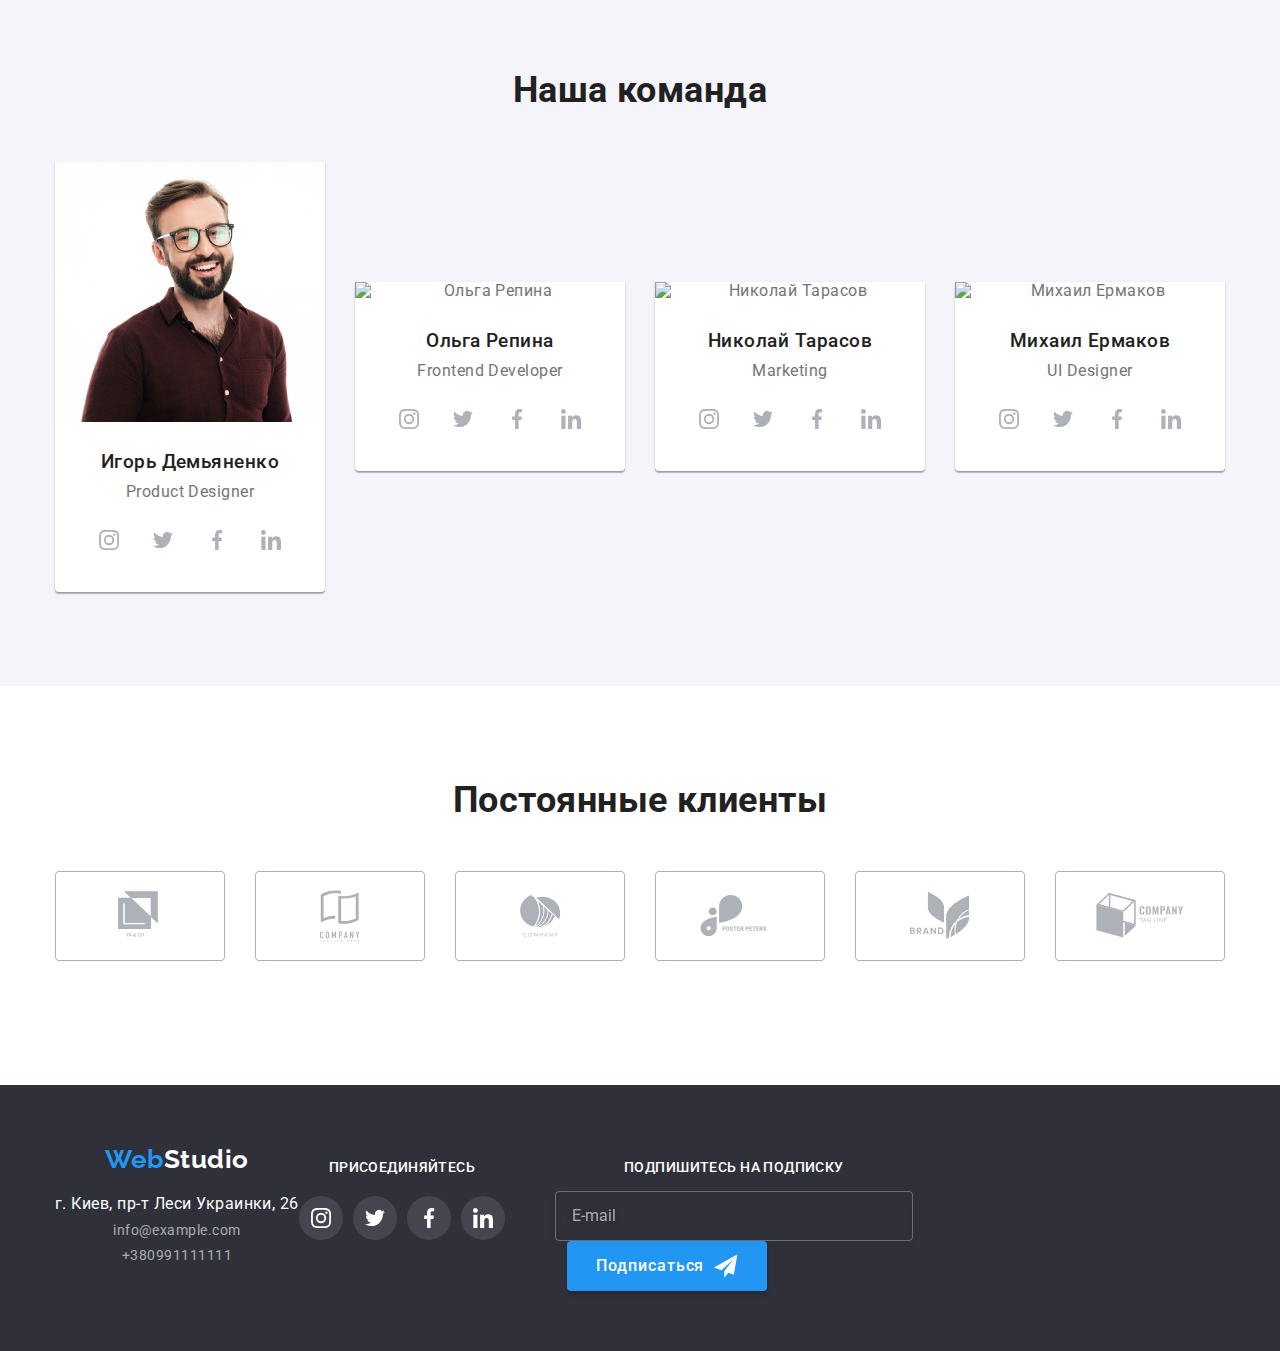
==== commit 8cd9b110: "неработающие изображения" ====
--- a/index.html
+++ b/index.html
@@ -121,16 +121,10 @@
             <li class="team-grid__item">
               <div class="team-grid__card">
                 <picture>
-                  <source
-                    srcset="
-                                ./images/desktop/igor-dem-270.jpg w270,
-                                ./images/mobile/igor-dem-450.jpg w450,
-                                ./images/mobile/igor-dem-450@2x.jpg w900
-                                "
-                    media="(max-width: 500px)"
-                    sizes="(min-width: 1200px) 900px, (min-width: 800px) 90vw, 100vw"
-                  />
-                  <img src="./images/mobile/igor-dem-450.jpg" alt="" />
+                  <source media="(min-width: 1200px)" srcset="./images/desktop/igor-dem-270.jpg 1x, ./images/desktop/igor-dem-270@2x.jpg 2x" />
+                  <source media="(min-width: 768px)" srcset="./images/tablet/igor-dem-354.jpg 1x, ./images/tablet/igor-dem-354@2x.jpg 2x" />
+                  <source media="(max-width: 767px)" srcset="./images/mobile/igor-dem-450.jpg 1х, ./images/mobile/igor-dem-450@2x.4jpg 2x" />
+                  <img src="./images/desktop/igor-dem-270.jpg" alt="Игорь Демьяненко" />
                 </picture>
                 <h3 class="team-grid__name">Игорь Демьяненко</h3>
                 <p class="team-grid__position">Product Designer</p>
@@ -170,7 +164,7 @@
             </li>
             <li class="team-grid__item">
               <div class="team-grid__card">
-                <img src="./images/olga-repina.jpg" alt="Ольга Репина" width="170" />
+                <img src="./images/olga-repina.jp" alt="Ольга Репина" width="170" />
                 <h3 class="team-grid__name">Ольга Репина</h3>
                 <p class="team-grid__position">Frontend Developer</p>
                 <div class="team__social-container">
@@ -209,7 +203,7 @@
             </li>
             <li class="team-grid__item">
               <div class="team-grid__card">
-                <img src="./images/nikolay-tarasov.jpg" alt="Николай Тарасов" width="170" />
+                <img src="./images/nikolay-tarasov.jp" alt="Николай Тарасов" width="170" />
                 <h3 class="team-grid__name">Николай Тарасов</h3>
                 <p class="team-grid__position">Marketing</p>
                 <div class="team__social-container">
@@ -248,7 +242,7 @@
             </li>
             <li class="team-grid__item">
               <div class="team-grid__card">
-                <img src="./images/mihail-ermakov.jpg" alt="Михаил Ермаков" width="170" />
+                <img src="./images/mihail-ermakov.jp" alt="Михаил Ермаков" width="170" />
                 <h3 class="team-grid__name">Михаил Ермаков</h3>
                 <p class="team-grid__position">UI Designer</p>
                 <div class="team__social-container">
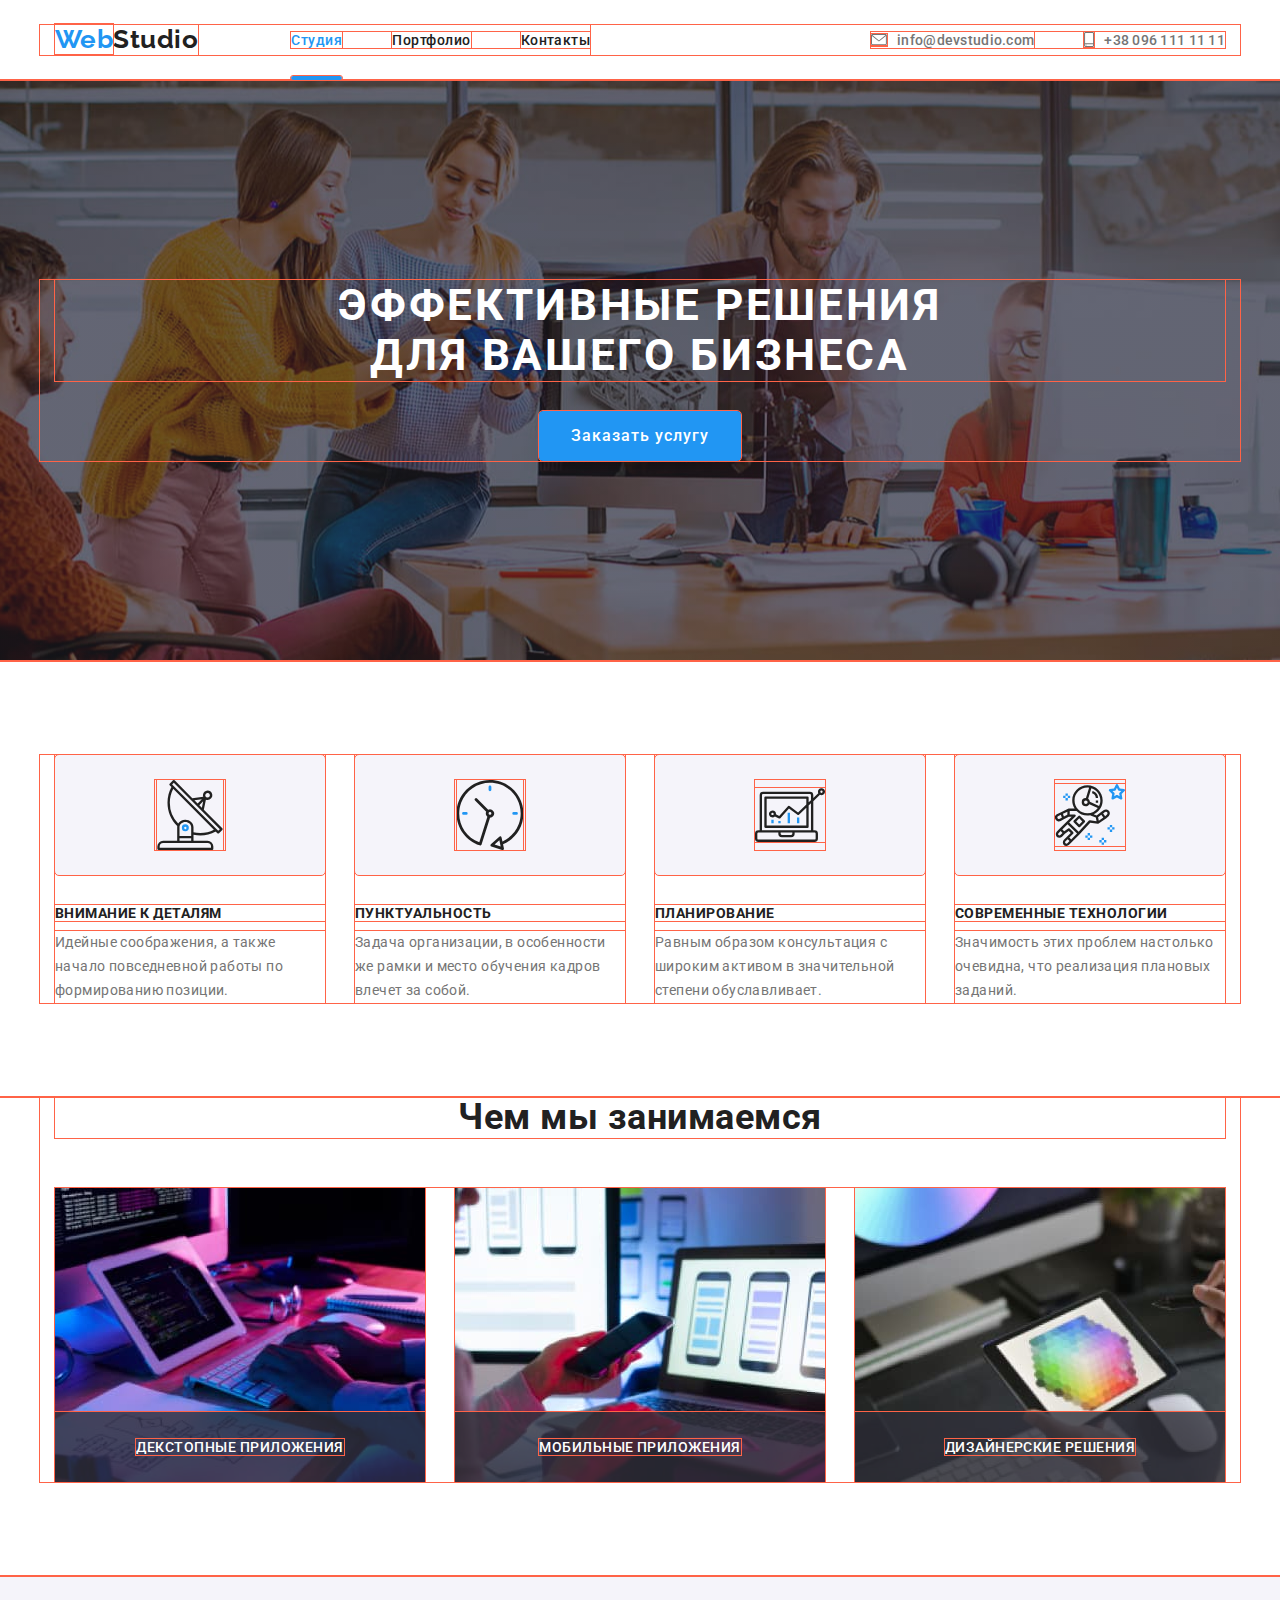
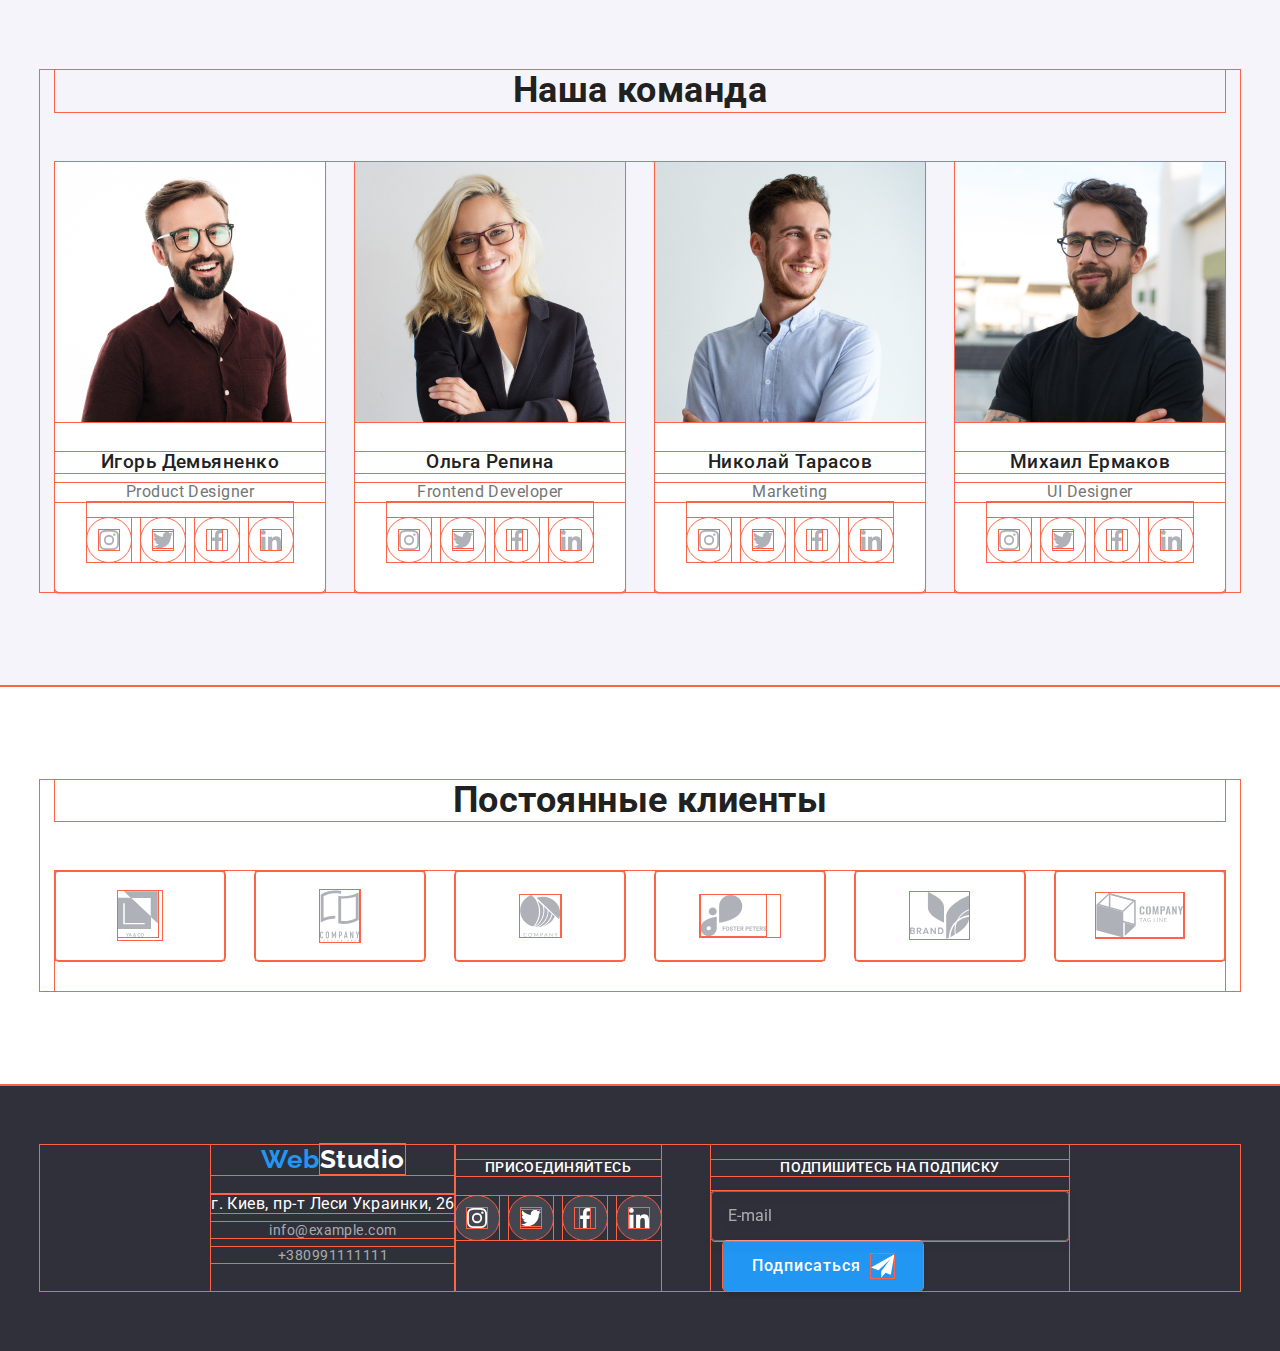
==== commit b1c00e7d: "Исправляет адаптивность изображений" ====
--- a/index.html
+++ b/index.html
@@ -123,8 +123,8 @@
                 <picture>
                   <source media="(min-width: 1200px)" srcset="./images/desktop/igor-dem-270.jpg 1x, ./images/desktop/igor-dem-270@2x.jpg 2x" />
                   <source media="(min-width: 768px)" srcset="./images/tablet/igor-dem-354.jpg 1x, ./images/tablet/igor-dem-354@2x.jpg 2x" />
-                  <source media="(max-width: 767px)" srcset="./images/mobile/igor-dem-450.jpg 1х, ./images/mobile/igor-dem-450@2x.4jpg 2x" />
-                  <img src="./images/desktop/igor-dem-270.jpg" alt="Игорь Демьяненко" />
+                  <source media="(max-width: 767px)" srcset="./images/mobile/igor-dem-450.jpg 1x, ./images/mobile/igor-dem-450@2x.jpg 2x" />
+                  <img src="./images/mobile/igor-dem-450.jpg" alt="Игорь Демьяненко" />
                 </picture>
                 <h3 class="team-grid__name">Игорь Демьяненко</h3>
                 <p class="team-grid__position">Product Designer</p>
@@ -164,7 +164,12 @@
             </li>
             <li class="team-grid__item">
               <div class="team-grid__card">
-                <img src="./images/olga-repina.jp" alt="Ольга Репина" width="170" />
+                <picture>
+                  <source media="(min-width: 1200px)" srcset="./images/desktop/olga-rep-270.jpg 1x, ./images/desktop/olga-rep-270@2x.jpg 2x" />
+                  <source media="(min-width: 768px)" srcset="./images/tablet/olga-rep-354.jpg 1x, ./images/tablet/olga-rep-354@2x.jpg 2x" />
+                  <source media="(max-width: 767px)" srcset="./images/mobile/olga-rep-450.jpg 1x, ./images/mobile/olga-rep-450@2x.jpg 2x" />
+                  <img src="./images/mobile/olga-rep-450.jpg" alt="Ольга Репина" />
+                </picture>
                 <h3 class="team-grid__name">Ольга Репина</h3>
                 <p class="team-grid__position">Frontend Developer</p>
                 <div class="team__social-container">
@@ -203,7 +208,12 @@
             </li>
             <li class="team-grid__item">
               <div class="team-grid__card">
-                <img src="./images/nikolay-tarasov.jp" alt="Николай Тарасов" width="170" />
+                <picture>
+                  <source media="(min-width: 1200px)" srcset="./images/desktop/nik-tarasov-270.jpg 1x, ./images/desktop/nik-tarasov-270@2x.jpg 2x" />
+                  <source media="(min-width: 768px)" srcset="./images/tablet/nik-tarasov-354.jpg 1x, ./images/tablet/nik-tarasov-354@2x.jpg 2x" />
+                  <source media="(max-width: 767px)" srcset="./images/mobile/nik-tarasov-450.jpg 1x, ./images/mobile/nik-tarasov-450@2x.jpg 2x" />
+                  <img src="./images/mobile/nik-tarasov-450.jpg" alt="Николай Тарасов" />
+                </picture>
                 <h3 class="team-grid__name">Николай Тарасов</h3>
                 <p class="team-grid__position">Marketing</p>
                 <div class="team__social-container">
@@ -242,7 +252,12 @@
             </li>
             <li class="team-grid__item">
               <div class="team-grid__card">
-                <img src="./images/mihail-ermakov.jp" alt="Михаил Ермаков" width="170" />
+                <picture>
+                  <source media="(min-width: 1200px)" srcset="./images/desktop/mikhail-ermakov-270.jpg 1x, ./images/desktop/mikhail-ermakov-270@2x.jpg 2x" />
+                  <source media="(min-width: 768px)" srcset="./images/tablet/mikhail-ermakov-354.jpg 1x, ./images/tablet/mikhail-ermakov-354@2x.jpg 2x" />
+                  <source media="(max-width: 767px)" srcset="./images/mobile/mikhail-ermakov-450.jpg 1x, ./images/mobile/mikhail-ermakov-450@2x.jpg 2x" />
+                  <img src="./images/mobile/mikhail-ermakov-450.jpg" alt="Михаил Ермаков" />
+                </picture>
                 <h3 class="team-grid__name">Михаил Ермаков</h3>
                 <p class="team-grid__position">UI Designer</p>
                 <div class="team__social-container">
@@ -344,7 +359,6 @@
         </div>
         <div class="social-links">
           <h2 class="social-links__title">Присоединяйтесь</h2>
-
           <ul class="list social-links__grid">
             <li class="social-links__item">
               <a class="social-links__link" href="">
--- a/css/main.min.css
+++ b/css/main.min.css
@@ -1,2 +1,2 @@
-/*! modern-normalize v1.0.0 | MIT License | https://github.com/sindresorhus/modern-normalize */*,*::before,*::after{box-sizing:border-box}:root{-moz-tab-size:4;tab-size:4}html{line-height:1.15;-webkit-text-size-adjust:100%}body{margin:0}body{font-family:system-ui,-apple-system,"Segoe UI",Roboto,Helvetica,Arial,sans-serif,"Apple Color Emoji","Segoe UI Emoji"}hr{height:0;color:inherit}abbr[title]{text-decoration:underline dotted}b,strong{font-weight:bolder}code,kbd,samp,pre{font-family:ui-monospace, SFMono-Regular, Consolas, 'Liberation Mono', Menlo, monospace;font-size:1em}small{font-size:80%}sub,sup{font-size:75%;line-height:0;position:relative;vertical-align:baseline}sub{bottom:-0.25em}sup{top:-0.5em}table{text-indent:0;border-color:inherit}button,input,optgroup,select,textarea{font-family:inherit;font-size:100%;line-height:1.15;margin:0}button,select{text-transform:none}button,[type='button'],[type='reset'],[type='submit']{-webkit-appearance:button}::-moz-focus-inner{border-style:none;padding:0}:-moz-focusring{outline:1px dotted ButtonText}:-moz-ui-invalid{box-shadow:none}legend{padding:0}progress{vertical-align:baseline}::-webkit-inner-spin-button,::-webkit-outer-spin-button{height:auto}[type='search']{-webkit-appearance:textfield;outline-offset:-2px}::-webkit-search-decoration{-webkit-appearance:none}::-webkit-file-upload-button{-webkit-appearance:button;font:inherit}summary{display:list-item}h1,h2,h3,p{margin:0px;padding:0px}img{display:block;width:100%;height:auto}a{text-decoration:none}.is-hidden{display:none}.list{list-style:none;margin:0px;padding:0px}.flexbox{display:flex}.justify-center{align-items:center;justify-content:flex-end}.container{width:auto;max-width:1200px;padding:0px 15px 0 15px;margin-top:0px;margin-bottom:0px;margin-right:auto;margin-left:auto}@media screen and (max-width: 767px) and (min-width: 480px){.container{width:480px}}.page-header{width:100%;background-color:#fff;padding-top:10px;padding-bottom:9px;border-bottom:1px solid #ececec}@media screen and (min-width: 768px){.page-header{padding-top:21px;padding-bottom:20px}}@media screen and (min-width: 1200px){.page-header{padding-top:25px;padding-bottom:24px}}.main-nav{margin-right:auto}.main-nav__list{margin-left:93px}@media screen and (max-width: 767px){.main-nav__list{display:none}}.main-nav__item:not(:last-child){margin-right:50px}.main-nav__link{display:block;text-decoration:none;color:#212121;font-weight:500;font-size:14px;margin:0px;transition:all 250ms cubic-bezier(0.4, 0, 0.2, 1) 0s}.main-nav__link:hover,.main-nav__link:focus{color:#2196f3}.open-menu{border-style:none;border:none;background-color:#ffffff;width:40px;height:40px;padding:auto}@media screen and (min-width: 768px){.open-menu{display:none}}.link--current{color:#2196f3;position:relative}.link--current:after{content:'';position:absolute;background-color:#2196f3;height:4px;width:100%;border-radius:4px;left:0;bottom:-31px}@media screen and (min-width: 768px) and (max-width: 1200px){.header-contacts{display:flex;flex-direction:column}}@media screen and (max-width: 767px){.header-contacts{display:none}}.header-contacts__link{display:flex;flex-direction:row;align-items:center;font-weight:500;font-size:12px;color:#757575;transition:all 250ms cubic-bezier(0.4, 0, 0.2, 1) 0s}.header-contacts__link:hover,.header-contacts__link:focus{color:#2196f3;text-decoration:underline}@media screen and (min-width: 1200px){.header-contacts__link{font-size:14px;inline-size:1.14;letter-spacing:0.02em}}@media screen and (max-width: 1199px){.header-contacts__item:not(:last-child){margin-bottom:10px}}@media screen and (min-width: 1200px){.header-contacts__item:not(:last-child){margin-right:50px}}.header-contacts__icon{display:block;margin-right:10px;fill:#757575;transition:all 250ms cubic-bezier(0.4, 0, 0.2, 1) 0s}.header-contacts__link:hover .header-contacts__icon,.header-contacts__link:focus .header-contacts__icon{fill:#2196f3}.menu-open{display:none}.logo{text-decoration:none;color:#212121;font-family:Raleway, sans-serif;font-weight:700;font-size:24px}@media screen and (min-width: 1240px){.logo{font-size:26px;inline-size:1.2}}.btn{text-decoration:none;border-radius:4px;border-style:none;cursor:pointer;font-weight:500;font-size:16px;line-height:1.87;letter-spacing:0.06em;background-color:#2196f3;box-shadow:0px 4px 4px rgba(0,0,0,0.15);color:#fff;transition:all 250ms cubic-bezier(0.4, 0, 0.2, 1) 0s}.social-links__grid{display:flex;width:206px;margin-left:auto;margin-right:auto}.social-links__title{margin-top:60px;margin-bottom:20px;font-weight:500;font-size:14px;line-height:1.14;letter-spacing:0.03em;text-transform:uppercase;color:#fff}@media screen and (min-width: 1200px){.social-links__title{margin-top:15px}}.social-links__item{margin-right:10px;flex-basis:calc((100% - 3 * 10px) / 4)}.social-links__item:last-child{margin-right:0px}.social-links__link{display:flex;align-items:center;width:44px;height:44px;justify-content:center;fill:#fff;background-color:rgba(255,255,255,0.1);border-radius:50%;transition:cubic-bezier(0.4, 0, 0.2, 1);transition-duration:250ms}.social-links__link:hover,.social-links__link:focus{background-color:#2196f3;border-radius:50%}body{color:#757575;background-color:#fff;font-family:Roboto;letter-spacing:0.03em;font-style:normal;font-weight:400}.section__title{color:#212121;font-size:28px;font-weight:700}@media screen and (min-width: 1200px){.section__title{font-size:36px}}.hero{background-color:#c4c4c4;padding-top:200px;padding-bottom:200px;background-image:linear-gradient(rgba(47,48,58,0.4) 50%, rgba(47,48,58,0.4) 50%),url(../images/hero-bg.jpg);background-position:center, center;background-repeat:no-repeat, no-repeat;background-size:1600px, 1600px}.hero__container{text-align:center;width:100%}.hero__title{text-decoration:none;font-weight:700;font-size:26px;inline-size:1.62;color:#fff;text-align:center;text-transform:uppercase;letter-spacing:0.06em}@media screen and (min-width: 1200px){.hero__title{font-size:44px}}.btn--hero{display:inline-block;text-decoration:none;padding:10px 32px;margin-top:30px}.features__image-container{width:auto;background-color:#f5f4fa;border-radius:4px;margin-bottom:30px;padding:25px 100px;display:flex;align-items:center;justify-content:center}.features-section{padding-top:60px;padding-bottom:60px}@media screen and (min-width: 1200px){.features-section{padding-top:94px;padding-bottom:94px}}@media screen and (min-width: 768px){.features{display:flex;flex-direction:row;flex-wrap:wrap}}.features__title{color:#212121;text-transform:uppercase;font-size:16px;font-weight:700}@media screen and (max-width: 1199px){.features__title{text-align:center}}@media screen and (min-width: 1200px){.features__title{font-size:14px}}.features__text{font-weight:400;margin-top:10px;line-height:1.71;letter-spacing:0.03em;font-size:14px}@media screen and (max-width: 1199px){.features__grid:not(:last-child){margin-bottom:30px}}@media screen and (min-width: 480px){.features__grid{min-width:450px}}@media screen and (min-width: 768px) and (max-width: 1199px){.features__grid{flex-basis:calc((100% - 1 * 30px) / 2);min-width:354px;margin-right:30px}.features__grid:nth-child(2n){margin-right:0px}}@media screen and (min-width: 1200px){.features__grid{flex-basis:calc((100% - 3 * 30px) / 4);min-width:270px;margin-right:30px}.features__grid:last-child{margin-right:0px}}.our-work__section{padding-top:0px;padding-bottom:94px;text-align:center}@media screen and (max-width: 1199px){.our-work__section{display:none}}.our-work__grid{display:flex;flex-direction:row;flex-wrap:wrap;margin-top:50px}.our-work__item{display:flex;position:relative;margin-right:30px;flex-basis:calc((100% - 2 * 30px) / 3)}.our-work__item:nth-child(3n){margin-right:0px}.our-work__overlay{display:flex;position:absolute;bottom:0;align-items:center;justify-content:center;background-color:rgba(47,48,58,0.8);width:100%;height:70px;font-weight:500;font-size:14px;text-transform:uppercase;color:#fff}.team-section{background-color:#f5f4fa;text-align:center;padding-top:60px;padding-bottom:60px}@media screen and (min-width: 1200px){.team-section{padding-top:94px;padding-bottom:94px}}.team-grid{margin-top:30px;margin-left:auto;margin-right:auto}@media screen and (min-width: 480px){.team-grid{display:flex;flex-wrap:wrap;align-items:center}}@media screen and (min-width: 768px){.team-grid{display:flex;flex-wrap:wrap;margin-right:0;margin-left:0;justify-content:center}}@media screen and (min-width: 1200px){.team-grid{margin-top:50px;display:flex;flex-wrap:nowrap}}.team-grid__item{margin-bottom:30px}@media screen and (min-width: 768px) and (max-width: 1199px){.team-grid__item{margin-right:30px;margin-bottom:30px;flex-basis:calc((100% - 1 * 30px) / 2)}.team-grid__item:nth-child(2n){margin-right:0px}.team-grid__item:nth-child(n+3){margin-bottom:0px}}@media screen and (min-width: 1200px){.team-grid__item{margin-right:30px;margin-bottom:0;flex-basis:calc((100% - 3 * 30px) / 4)}.team-grid__item:nth-child(4n){margin-right:0px}}.team-grid__card{padding-bottom:24px;width:100%;height:auto;background-color:#fff;box-shadow:0px 1px 3px rgba(0,0,0,0.12),0px 1px 1px rgba(0,0,0,0.14),0px 2px 1px rgba(0,0,0,0.2);border-radius:0px 0px 4px 4px}@media screen and (min-width: 1200px){.team-grid__card{padding-bottom:30px}}.team-grid__name{margin-top:30px;color:#212121;font-weight:500}.team-grid__position{margin-top:10px;font-weight:400}.team__social-container{width:206px;margin-right:auto;margin-left:auto;padding-top:16px}.team__link{border-radius:50%;background-color:#fff;transition:all 250ms cubic-bezier(0.4, 0, 0.2, 1) 0s}.team__link:hover,.team__link:focus{background-color:#2196f3}.team__link--icon{transition:all 250ms cubic-bezier(0.4, 0, 0.2, 1) 0s;fill:#afb1b8}.team__link:hover .team__link--icon,.team__link:focus .team__link--icon{fill:#fff}.custumers-container{text-align:center;padding-top:60px;padding-bottom:60px}@media screen and (min-width: 1200px){.custumers-container{padding-top:94px;padding-bottom:94px}}.custumers-grid{margin-top:50px}@media screen and (max-width: 479px){.custumers-grid{display:flex;flex-direction:column;align-items:center}}@media screen and (min-width: 480px){.custumers-grid{display:flex;flex-wrap:wrap;justify-content:center}}.custumers-grid__item{width:210px;height:90px;align-items:center;justify-content:center;border:1px solid #afb1b8;border-radius:4px;transition:all 250ms cubic-bezier(0.4, 0, 0.2, 1) 0s}.custumers-grid__item:not(:last-child){margin-bottom:10px}@media screen and (min-width: 480px){.custumers-grid__item{flex-basis:calc((100% - 1 * 30px) / 2);margin-bottom:30px}.custumers-grid__item:nth-child(odd){margin-right:30px}}@media screen and (min-width: 768px){.custumers-grid__item{flex-basis:calc((100% - 2 * 30px) / 3);max-width:226px;margin-bottom:30px;margin-right:30px}.custumers-grid__item:nth-child(3n+3){margin-right:0px}}@media screen and (min-width: 1200px){.custumers-grid__item{flex-basis:calc((100% - 5 * 30px) / 6)}.custumers-grid__item:nth-child(odd){margin-right:30px;margin-bottom:30px}}@media screen and (min-width: 768px){.custumers-grid__item{display:flex;flex-wrap:wrap}}@media screen and (min-width: 1200px){.custumers-grid__item{display:flex;flex-wrap:nowrap}}.custumers-grid__item:last-child{margin-right:0}.custumers-grid__item:hover,.custumers-grid__item:focus{border-color:#2196f3;fill:#2196f3}.custumers-grid__icon{transition:all 250ms cubic-bezier(0.4, 0, 0.2, 1) 0s;fill:#afb1b8}.custumers-grid__item:hover .custumers-grid__icon,.custumers-grid__item:focus .custumers-grid__icon{border-color:#2196f3;fill:#2196f3}.custumers-grid__link{display:flex;align-items:center;justify-content:center;width:100%;height:100%}.backdrop{position:fixed;top:0;left:0;height:100%;width:100%;background-color:rgba(0,0,0,0.2);z-index:100;display:flex;justify-content:center;align-items:center}.is-hidden{display:none}.modal{box-shadow:0px 1px 3px rgba(0,0,0,0.12),0px 1px 1px rgba(0,0,0,0.14),0px 2px 1px rgba(0,0,0,0.2);border-radius:4px;position:fixed;width:528px;height:581px;background:#ffffff;padding:40px;z-index:101;animation:backIn 2s linear 0s 1;text-align:center}.modal__title{font-size:20px;font-weight:700;font-size:20px;color:#212121;margin-bottom:12px}@keyframes backIn{0%{transform:scale(0.1);transform:translate(0, -1200px);opacity:0.7}70%{transform:scale(0.7);opacity:0.9}100%{transform:scale(1);transform:translate(0);opacity:1}}.modal-btn{position:absolute;height:30px;width:30px;border-style:none;border:1px solid rgba(0,0,0,0.1);border-radius:50%;background-color:#fff;cursor:pointer;padding:0;margin:0;top:8px;right:8px}.modal-btn__icon{width:11px;height:11px}.modal-btn:hover .modal-btn__icon{fill:#2196f3;transition:250ms cubic-bezier(0.4, 0, 0.2, 1)}.form-feedback{display:flex;flex-direction:column;text-align:left}.form-field{position:relative;margin-bottom:10px;font-size:12px;letter-spacing:0.01em}.form-field__title{display:block;margin-bottom:4px;font-size:12px}.form-field__input{display:block;position:relative;padding:12px 35px;width:100%;font-size:13px;border:1px solid rgba(33,33,33,0.2);box-sizing:border-box;border-radius:4px;transition:250ms cubic-bezier(0.4, 0, 0.2, 1)}.form-field__input:focus{outline-color:#2196f3;fill:#2196f3}.form-field__icon{position:absolute;left:3%;top:55%;transition:250ms cubic-bezier(0.4, 0, 0.2, 1)}.form-field__input:focus+.form-field__icon{outline-color:#2196f3;fill:#2196f3}.form-textarea{resize:none;width:100%;height:120px;padding:12px 16px;margin-bottom:20px;font-size:14px;line-height:1.14;letter-spacing:0.01em;border:1px solid rgba(33,33,33,0.2);box-sizing:border-box;border-radius:4px;transition:250ms cubic-bezier(0.4, 0, 0.2, 1)}.form-textarea:focus{outline-color:#2196f3}.checkbox{position:relative;margin-right:12px;text-align:right}.checkbox__checked{position:absolute;top:50%;transform:translateY(-70%);left:13px;width:16px;height:15px;border:2px solid #212121;border-radius:2px}.checkbox__label{font-size:14px;line-height:1.71;letter-spacing:0.03em;user-select:none}.checkbox__input:checked+.checkbox__checked{background-color:#2196f3;border-color:#2196f3;background-image:url(../images/checkbox-sign.svg);background-position:center}.submit--btn{margin-left:auto;margin-right:auto;margin-top:30px;padding:10px 55px}.our-work{text-align:center;margin-top:94px}.btn--portfolio{padding:6px 22px;background-color:#f5f4fa;color:#212121;box-shadow:none;line-height:1.62}.btn--portfolio:hover,.btn--portfolio:focus{background-color:#2196f3;box-shadow:0px 3px 1px rgba(0,0,0,0.1),0px 1px 2px rgba(0,0,0,0.08),0px 2px 2px rgba(0,0,0,0.12);color:#fff}.our-work-container{margin-top:34px;margin-bottom:94px}.card-grid{flex-wrap:wrap;flex-direction:row;flex-basis:calc((100% - 8 * 30px) / 9)}.card-grid__item{padding-right:30px;padding-bottom:30px}.card-grid__item:nth-child(3n){padding-right:0px}.card-grid__container{position:relative;transition:all 250ms cubic-bezier(0.4, 0, 0.2, 1) 0ms;overflow:hidden;z-index:5}.card-grid__container:hover,.card-grid__container:focus{box-shadow:0px 1px 1px rgba(0,0,0,0.12),0px 4px 4px rgba(0,0,0,0.06),1px 4px 6px rgba(0,0,0,0.16)}.card-grid__img-overlay{display:flex;padding:63px 24px;position:absolute;background-color:rgba(33,150,243,0.9);width:100%;height:294px;top:0;left:0;text-align:left;font-size:18px;line-height:1.56;color:#fff;transform:translateY(100%);transition:transform 250ms cubic-bezier(0.4, 0, 0.2, 1) 0ms;z-index:1}.card-grid__container:hover .card-grid__img-overlay,.card-grid__container:focus .card-grid__img-overlay{transform:translateY(0);transition-delay:100ms}.card-grid__wrapper{position:absolute;bottom:0;width:370px;height:110px;background-color:#fff;z-index:3}.card-tag{padding:20px 24px;text-align:left;border:1px solid #eeeeee;border-top:none;position:relative;z-index:4}.card-tag__title{text-align:left;color:#212121;font-size:18px;line-height:2;letter-spacing:0.06em}.card-tag__text{text-align:left;margin-top:4px;color:#757575;font-size:16px;line-height:1.87}.accent{color:#2196f3}.footer{background-color:#2f303a;padding-top:60px;padding-bottom:60px;text-align:center}.footer--logo{color:#fff}@media screen and (min-width: 768px){.footer-container{display:flex;flex-wrap:wrap}}.adress-container{color:#fff;display:flex;flex-direction:column}@media screen and (min-width: 768px) and (max-width: 1199px){.adress-container{margin-right:70px}}.address{font-weight:400;font-style:normal;color:#fff;margin-top:20px}.address__text{display:block}.address__item{display:block;text-decoration:none;font-weight:400;font-size:14px;color:rgba(255,255,255,0.6);margin-top:9px}.address__item:hover,.address__item:focus{color:#2196f3;text-decoration:underline}@media screen and (min-width: 1200px){.subscribe{margin-left:50px}}.subscribe__title{font-weight:500;font-size:14px;line-height:1.14;letter-spacing:0.03em;text-transform:uppercase;color:#fff;margin-top:60px}@media screen and (min-width: 1200px){.subscribe__title{margin-top:15px}}.subscribe-form{position:relative;margin-top:20px;margin-left:auto;margin-right:auto}@media screen and (min-width: 1200px){.subscribe-form{margin-top:15px}}.subscribe-form__input{width:100%;height:50px;padding:15px 16px;background-color:transparent;border-style:none;border:1px solid rgba(255,255,255,0.3);filter:drop-shadow(0px 4px 4px rgba(0,0,0,0.15));border-radius:4px;font-size:16px;line-height:1.25;color:#fff;transition:250ms cubic-bezier(0.4, 0, 0.2, 1)}@media screen and (min-width: 1200px){.subscribe-form__input{width:358px}}.subscribe-form__input::placeholder{color:rgba(255,255,255,0.6)}.subscribe-form__input:focus{border-color:#fff}.subscribe-form__btn{margin-left:auto;margin-right:auto;margin-top:20px;display:flex;align-items:center;border-style:none;cursor:pointer;text-align:left;padding:10px 29px;width:200px;height:50px;background:#2196f3;box-shadow:0px 4px 4px rgba(0,0,0,0.15);border-radius:4px;font-weight:500;font-size:16px;line-height:1.87;letter-spacing:0.06em;color:#fff}@media screen and (min-width: 1200px){.subscribe-form__btn{margin-left:12px;margin-top:0}}.subscribe-form__btn--icon{width:24px;height:24px;margin-left:10px}
+/*! modern-normalize v1.0.0 | MIT License | https://github.com/sindresorhus/modern-normalize */*,*::before,*::after{box-sizing:border-box;outline:1px solid tomato}:root{-moz-tab-size:4;tab-size:4}html{line-height:1.15;-webkit-text-size-adjust:100%}body{margin:0}body{font-family:system-ui,-apple-system,"Segoe UI",Roboto,Helvetica,Arial,sans-serif,"Apple Color Emoji","Segoe UI Emoji"}hr{height:0;color:inherit}abbr[title]{text-decoration:underline dotted}b,strong{font-weight:bolder}code,kbd,samp,pre{font-family:ui-monospace, SFMono-Regular, Consolas, 'Liberation Mono', Menlo, monospace;font-size:1em}small{font-size:80%}sub,sup{font-size:75%;line-height:0;position:relative;vertical-align:baseline}sub{bottom:-0.25em}sup{top:-0.5em}table{text-indent:0;border-color:inherit}button,input,optgroup,select,textarea{font-family:inherit;font-size:100%;line-height:1.15;margin:0}button,select{text-transform:none}button,[type='button'],[type='reset'],[type='submit']{-webkit-appearance:button}::-moz-focus-inner{border-style:none;padding:0}:-moz-focusring{outline:1px dotted ButtonText}:-moz-ui-invalid{box-shadow:none}legend{padding:0}progress{vertical-align:baseline}::-webkit-inner-spin-button,::-webkit-outer-spin-button{height:auto}[type='search']{-webkit-appearance:textfield;outline-offset:-2px}::-webkit-search-decoration{-webkit-appearance:none}::-webkit-file-upload-button{-webkit-appearance:button;font:inherit}summary{display:list-item}h1,h2,h3,p{margin:0px;padding:0px}img{display:block;width:100%;height:auto}a{text-decoration:none}.is-hidden{display:none}.list{list-style:none;margin:0px;padding:0px}.flexbox{display:flex}.justify-center{align-items:center;justify-content:flex-end}.container{width:auto;max-width:1200px;padding:0px 15px 0 15px;margin-top:0px;margin-bottom:0px;margin-right:auto;margin-left:auto}@media screen and (max-width: 767px) and (min-width: 480px){.container{width:480px}}.page-header{width:100%;background-color:#fff;padding-top:10px;padding-bottom:9px;border-bottom:1px solid #ececec}@media screen and (min-width: 768px){.page-header{padding-top:21px;padding-bottom:20px}}@media screen and (min-width: 1200px){.page-header{padding-top:25px;padding-bottom:24px}}.main-nav{margin-right:auto}.main-nav__list{margin-left:93px}@media screen and (max-width: 767px){.main-nav__list{display:none}}.main-nav__item:not(:last-child){margin-right:50px}.main-nav__link{display:block;text-decoration:none;color:#212121;font-weight:500;font-size:14px;margin:0px;transition:all 250ms cubic-bezier(0.4, 0, 0.2, 1) 0s}.main-nav__link:hover,.main-nav__link:focus{color:#2196f3}.open-menu{border-style:none;border:none;background-color:#ffffff;width:40px;height:40px;padding:auto}@media screen and (min-width: 767px){.open-menu{display:none}}.link--current{color:#2196f3;position:relative}.link--current:after{content:'';position:absolute;background-color:#2196f3;height:4px;width:100%;border-radius:4px;left:0;bottom:-32px}@media screen and (min-width: 767px) and (max-width: 1200px){.header-contacts{display:flex;flex-direction:column}}@media screen and (max-width: 767px){.header-contacts{display:none}}.header-contacts__link{display:flex;flex-direction:row;align-items:center;font-weight:500;font-size:12px;color:#757575;transition:all 250ms cubic-bezier(0.4, 0, 0.2, 1) 0s}.header-contacts__link:hover,.header-contacts__link:focus{color:#2196f3;text-decoration:underline}@media screen and (min-width: 1200px){.header-contacts__link{font-size:14px;inline-size:1.14;letter-spacing:0.02em}}@media screen and (max-width: 1199px){.header-contacts__item:not(:last-child){margin-bottom:10px}}@media screen and (min-width: 1200px){.header-contacts__item:not(:last-child){margin-right:50px}}.header-contacts__icon{display:block;margin-right:10px;fill:#757575;transition:all 250ms cubic-bezier(0.4, 0, 0.2, 1) 0s}.header-contacts__link:hover .header-contacts__icon,.header-contacts__link:focus .header-contacts__icon{fill:#2196f3}.menu-open{display:none}.logo{text-decoration:none;color:#212121;font-family:Raleway, sans-serif;font-weight:700;font-size:24px}@media screen and (min-width: 1240px){.logo{font-size:26px;inline-size:1.2}}.btn{text-decoration:none;border-radius:4px;border-style:none;cursor:pointer;font-weight:500;font-size:16px;line-height:1.87;letter-spacing:0.06em;background-color:#2196f3;box-shadow:0px 4px 4px rgba(0,0,0,0.15);color:#fff;transition:all 250ms cubic-bezier(0.4, 0, 0.2, 1) 0s}.social-links__grid{display:flex;width:206px;margin-left:auto;margin-right:auto}.social-links__title{margin-top:60px;margin-bottom:20px;font-weight:500;font-size:14px;line-height:1.14;letter-spacing:0.03em;text-transform:uppercase;color:#fff}@media screen and (min-width: 1200px){.social-links__title{margin-top:15px}}.social-links__item{margin-right:10px;flex-basis:calc((100% - 3 * 10px) / 4)}.social-links__item:last-child{margin-right:0px}.social-links__link{display:flex;align-items:center;width:44px;height:44px;justify-content:center;fill:#fff;background-color:rgba(255,255,255,0.1);border-radius:50%;transition:cubic-bezier(0.4, 0, 0.2, 1);transition-duration:250ms}.social-links__link:hover,.social-links__link:focus{background-color:#2196f3;border-radius:50%}body{color:#757575;background-color:#fff;font-family:Roboto;letter-spacing:0.03em;font-style:normal;font-weight:400}.section__title{color:#212121;font-size:28px;font-weight:700}@media screen and (min-width: 1200px){.section__title{font-size:36px}}.hero{background-color:#c4c4c4;padding-top:200px;padding-bottom:200px;background-image:linear-gradient(rgba(47,48,58,0.4) 50%, rgba(47,48,58,0.4) 50%),url(../images/hero-bg.jpg);background-position:center, center;background-repeat:no-repeat, no-repeat;background-size:1600px, 1600px}.hero__container{text-align:center;width:100%}.hero__title{text-decoration:none;font-weight:700;font-size:26px;inline-size:1.62;color:#fff;text-align:center;text-transform:uppercase;letter-spacing:0.06em}@media screen and (min-width: 1200px){.hero__title{font-size:44px}}.btn--hero{display:inline-block;text-decoration:none;padding:10px 32px;margin-top:30px}.features__image-container{width:auto;background-color:#f5f4fa;border-radius:4px;margin-bottom:30px;padding:25px 100px;display:flex;align-items:center;justify-content:center}.features-section{padding-top:60px;padding-bottom:60px}@media screen and (min-width: 1200px){.features-section{padding-top:94px;padding-bottom:94px}}@media screen and (min-width: 768px){.features{display:flex;flex-direction:row;flex-wrap:wrap}}.features__title{color:#212121;text-transform:uppercase;font-size:16px;font-weight:700}@media screen and (max-width: 1199px){.features__title{text-align:center}}@media screen and (min-width: 1200px){.features__title{font-size:14px}}.features__text{font-weight:400;margin-top:10px;line-height:1.71;letter-spacing:0.03em;font-size:14px}@media screen and (max-width: 1199px){.features__grid:not(:last-child){margin-bottom:30px}}@media screen and (min-width: 480px){.features__grid{min-width:450px}}@media screen and (min-width: 768px) and (max-width: 1199px){.features__grid{flex-basis:calc((100% - 1 * 30px) / 2);min-width:354px;margin-right:30px}.features__grid:nth-child(2n){margin-right:0px}}@media screen and (min-width: 1200px){.features__grid{flex-basis:calc((100% - 3 * 30px) / 4);min-width:270px;margin-right:30px}.features__grid:last-child{margin-right:0px}}.our-work__section{padding-top:0px;padding-bottom:94px;text-align:center}@media screen and (max-width: 1199px){.our-work__section{display:none}}.our-work__grid{display:flex;flex-direction:row;flex-wrap:wrap;margin-top:50px}.our-work__item{display:flex;position:relative;margin-right:30px;flex-basis:calc((100% - 2 * 30px) / 3)}.our-work__item:nth-child(3n){margin-right:0px}.our-work__overlay{display:flex;position:absolute;bottom:0;align-items:center;justify-content:center;background-color:rgba(47,48,58,0.8);width:100%;height:70px;font-weight:500;font-size:14px;text-transform:uppercase;color:#fff}.team-section{background-color:#f5f4fa;text-align:center;padding-top:60px;padding-bottom:60px}@media screen and (min-width: 1200px){.team-section{padding-top:94px;padding-bottom:94px}}.team-grid{margin-top:30px;margin-left:auto;margin-right:auto}@media screen and (min-width: 480px){.team-grid{display:flex;flex-wrap:wrap;align-items:center}}@media screen and (min-width: 768px){.team-grid{display:flex;flex-wrap:wrap;margin-right:0;margin-left:0;justify-content:center}}@media screen and (min-width: 1200px){.team-grid{margin-top:50px;display:flex;flex-wrap:nowrap}}.team-grid__item{margin-bottom:30px}@media screen and (min-width: 768px) and (max-width: 1199px){.team-grid__item{margin-right:30px;margin-bottom:30px;flex-basis:calc((100% - 1 * 30px) / 2)}.team-grid__item:nth-child(2n){margin-right:0px}.team-grid__item:nth-child(n+3){margin-bottom:0px}}@media screen and (min-width: 1200px){.team-grid__item{margin-right:30px;margin-bottom:0;flex-basis:calc((100% - 3 * 30px) / 4)}.team-grid__item:nth-child(4n){margin-right:0px}}.team-grid__card{padding-bottom:24px;width:100%;height:auto;background-color:#fff;box-shadow:0px 1px 3px rgba(0,0,0,0.12),0px 1px 1px rgba(0,0,0,0.14),0px 2px 1px rgba(0,0,0,0.2);border-radius:0px 0px 4px 4px}@media screen and (min-width: 1200px){.team-grid__card{padding-bottom:30px}}.team-grid__name{margin-top:30px;color:#212121;font-weight:500}.team-grid__position{margin-top:10px;font-weight:400}.team__social-container{width:206px;margin-right:auto;margin-left:auto;padding-top:16px}.team__link{border-radius:50%;background-color:#fff;transition:all 250ms cubic-bezier(0.4, 0, 0.2, 1) 0s}.team__link:hover,.team__link:focus{background-color:#2196f3}.team__link--icon{transition:all 250ms cubic-bezier(0.4, 0, 0.2, 1) 0s;fill:#afb1b8}.team__link:hover .team__link--icon,.team__link:focus .team__link--icon{fill:#fff}.custumers-container{text-align:center;padding-top:60px;padding-bottom:60px}@media screen and (min-width: 1200px){.custumers-container{padding-top:94px;padding-bottom:94px}}.custumers-grid{margin-top:50px}@media screen and (max-width: 479px){.custumers-grid{display:flex;flex-direction:column;align-items:center}}@media screen and (min-width: 480px){.custumers-grid{display:flex;flex-wrap:wrap;justify-content:center}}.custumers-grid__item{width:210px;height:90px;align-items:center;justify-content:center;border:1px solid #afb1b8;border-radius:4px;transition:all 250ms cubic-bezier(0.4, 0, 0.2, 1) 0s}.custumers-grid__item:not(:last-child){margin-bottom:10px}@media screen and (min-width: 480px){.custumers-grid__item{flex-basis:calc((100% - 1 * 30px) / 2);margin-bottom:30px}.custumers-grid__item:nth-child(odd){margin-right:30px}}@media screen and (min-width: 768px){.custumers-grid__item{flex-basis:calc((100% - 2 * 30px) / 3);max-width:226px;margin-bottom:30px;margin-right:30px}.custumers-grid__item:nth-child(3n+3){margin-right:0px}}@media screen and (min-width: 1200px){.custumers-grid__item{flex-basis:calc((100% - 5 * 30px) / 6)}.custumers-grid__item:nth-child(odd){margin-right:30px;margin-bottom:30px}}@media screen and (min-width: 768px){.custumers-grid__item{display:flex;flex-wrap:wrap}}@media screen and (min-width: 1200px){.custumers-grid__item{display:flex;flex-wrap:nowrap}}.custumers-grid__item:last-child{margin-right:0}.custumers-grid__item:hover,.custumers-grid__item:focus{border-color:#2196f3;fill:#2196f3}.custumers-grid__icon{transition:all 250ms cubic-bezier(0.4, 0, 0.2, 1) 0s;fill:#afb1b8}.custumers-grid__item:hover .custumers-grid__icon,.custumers-grid__item:focus .custumers-grid__icon{border-color:#2196f3;fill:#2196f3}.custumers-grid__link{display:flex;align-items:center;justify-content:center;width:100%;height:100%}.backdrop{position:fixed;top:0;left:0;height:100%;width:100%;background-color:rgba(0,0,0,0.2);z-index:100;display:flex;justify-content:center;align-items:center}.is-hidden{display:none}.modal{box-shadow:0px 1px 3px rgba(0,0,0,0.12),0px 1px 1px rgba(0,0,0,0.14),0px 2px 1px rgba(0,0,0,0.2);border-radius:4px;position:fixed;width:528px;height:581px;background:#ffffff;padding:40px;z-index:101;animation:backIn 2s linear 0s 1;text-align:center}.modal__title{font-size:20px;font-weight:700;font-size:20px;color:#212121;margin-bottom:12px}@keyframes backIn{0%{transform:scale(0.1);transform:translate(0, -1200px);opacity:0.7}70%{transform:scale(0.7);opacity:0.9}100%{transform:scale(1);transform:translate(0);opacity:1}}.modal-btn{position:absolute;height:30px;width:30px;border-style:none;border:1px solid rgba(0,0,0,0.1);border-radius:50%;background-color:#fff;cursor:pointer;padding:0;margin:0;top:8px;right:8px}.modal-btn__icon{width:11px;height:11px}.modal-btn:hover .modal-btn__icon{fill:#2196f3;transition:250ms cubic-bezier(0.4, 0, 0.2, 1)}.form-feedback{display:flex;flex-direction:column;text-align:left}.form-field{position:relative;margin-bottom:10px;font-size:12px;letter-spacing:0.01em}.form-field__title{display:block;margin-bottom:4px;font-size:12px}.form-field__input{display:block;position:relative;padding:12px 35px;width:100%;font-size:13px;border:1px solid rgba(33,33,33,0.2);box-sizing:border-box;border-radius:4px;transition:250ms cubic-bezier(0.4, 0, 0.2, 1)}.form-field__input:focus{outline-color:#2196f3;fill:#2196f3}.form-field__icon{position:absolute;left:3%;top:55%;transition:250ms cubic-bezier(0.4, 0, 0.2, 1)}.form-field__input:focus+.form-field__icon{outline-color:#2196f3;fill:#2196f3}.form-textarea{resize:none;width:100%;height:120px;padding:12px 16px;margin-bottom:20px;font-size:14px;line-height:1.14;letter-spacing:0.01em;border:1px solid rgba(33,33,33,0.2);box-sizing:border-box;border-radius:4px;transition:250ms cubic-bezier(0.4, 0, 0.2, 1)}.form-textarea:focus{outline-color:#2196f3}.checkbox{position:relative;margin-right:12px;text-align:right}.checkbox__checked{position:absolute;top:50%;transform:translateY(-70%);left:13px;width:16px;height:15px;border:2px solid #212121;border-radius:2px}.checkbox__label{font-size:14px;line-height:1.71;letter-spacing:0.03em;user-select:none}.checkbox__input:checked+.checkbox__checked{background-color:#2196f3;border-color:#2196f3;background-image:url(../images/checkbox-sign.svg);background-position:center}.submit--btn{margin-left:auto;margin-right:auto;margin-top:30px;padding:10px 55px}.our-work{text-align:center;margin-top:94px}.btn--portfolio{padding:6px 22px;background-color:#f5f4fa;color:#212121;box-shadow:none;line-height:1.62}.btn--portfolio:hover,.btn--portfolio:focus{background-color:#2196f3;box-shadow:0px 3px 1px rgba(0,0,0,0.1),0px 1px 2px rgba(0,0,0,0.08),0px 2px 2px rgba(0,0,0,0.12);color:#fff}.our-work-container{margin-top:34px;margin-bottom:94px}.card-grid{flex-wrap:wrap;flex-direction:row;flex-basis:calc((100% - 8 * 30px) / 9)}.card-grid__item{padding-right:30px;padding-bottom:30px}.card-grid__item:nth-child(3n){padding-right:0px}.card-grid__container{position:relative;transition:all 250ms cubic-bezier(0.4, 0, 0.2, 1) 0ms;overflow:hidden;z-index:5}.card-grid__container:hover,.card-grid__container:focus{box-shadow:0px 1px 1px rgba(0,0,0,0.12),0px 4px 4px rgba(0,0,0,0.06),1px 4px 6px rgba(0,0,0,0.16)}.card-grid__img-overlay{display:flex;padding:63px 24px;position:absolute;background-color:rgba(33,150,243,0.9);width:100%;height:294px;top:0;left:0;text-align:left;font-size:18px;line-height:1.56;color:#fff;transform:translateY(100%);transition:transform 250ms cubic-bezier(0.4, 0, 0.2, 1) 0ms;z-index:1}.card-grid__container:hover .card-grid__img-overlay,.card-grid__container:focus .card-grid__img-overlay{transform:translateY(0);transition-delay:100ms}.card-grid__wrapper{position:absolute;bottom:0;width:370px;height:110px;background-color:#fff;z-index:3}.card-tag{padding:20px 24px;text-align:left;border:1px solid #eeeeee;border-top:none;position:relative;z-index:4}.card-tag__title{text-align:left;color:#212121;font-size:18px;line-height:2;letter-spacing:0.06em}.card-tag__text{text-align:left;margin-top:4px;color:#757575;font-size:16px;line-height:1.87}.accent{color:#2196f3}.footer{background-color:#2f303a;padding-top:60px;padding-bottom:60px;text-align:center}.footer--logo{color:#fff}@media screen and (min-width: 768px){.footer-container{display:flex;flex-wrap:wrap;justify-content:center}}.adress-container{color:#fff;display:flex;flex-direction:column}@media screen and (min-width: 768px) and (max-width: 1199px){.adress-container{margin-right:70px}}.address{font-weight:400;font-style:normal;color:#fff;margin-top:20px}.address__text{display:block}.address__item{display:block;text-decoration:none;font-weight:400;font-size:14px;color:rgba(255,255,255,0.6);margin-top:9px}.address__item:hover,.address__item:focus{color:#2196f3;text-decoration:underline}@media screen and (min-width: 1200px){.subscribe{margin-left:50px}}@media screen and (min-width: 768){.subscribe{width:100%}}.subscribe__title{font-weight:500;font-size:14px;line-height:1.14;letter-spacing:0.03em;text-transform:uppercase;color:#fff;margin-top:60px}@media screen and (min-width: 1200px){.subscribe__title{margin-top:15px}}.subscribe-form{position:relative;margin-top:20px;margin-left:auto;margin-right:auto}@media screen and (min-width: 1200px){.subscribe-form{margin-top:15px}}.subscribe-form__input{width:100%;height:50px;padding:15px 16px;background-color:transparent;border-style:none;border:1px solid rgba(255,255,255,0.3);filter:drop-shadow(0px 4px 4px rgba(0,0,0,0.15));border-radius:4px;font-size:16px;line-height:1.25;color:#fff;transition:250ms cubic-bezier(0.4, 0, 0.2, 1)}@media screen and (min-width: 1200px){.subscribe-form__input{width:358px}}.subscribe-form__input::placeholder{color:rgba(255,255,255,0.6)}.subscribe-form__input:focus{border-color:#fff}.subscribe-form__btn{margin-left:auto;margin-right:auto;margin-top:20px;display:flex;align-items:center;border-style:none;cursor:pointer;text-align:left;padding:10px 29px;width:200px;height:50px;background:#2196f3;box-shadow:0px 4px 4px rgba(0,0,0,0.15);border-radius:4px;font-weight:500;font-size:16px;line-height:1.87;letter-spacing:0.06em;color:#fff}@media screen and (min-width: 1200px){.subscribe-form__btn{margin-left:12px;margin-top:0}}.subscribe-form__btn--icon{width:24px;height:24px;margin-left:10px}
 /*# sourceMappingURL=main.min.css.map */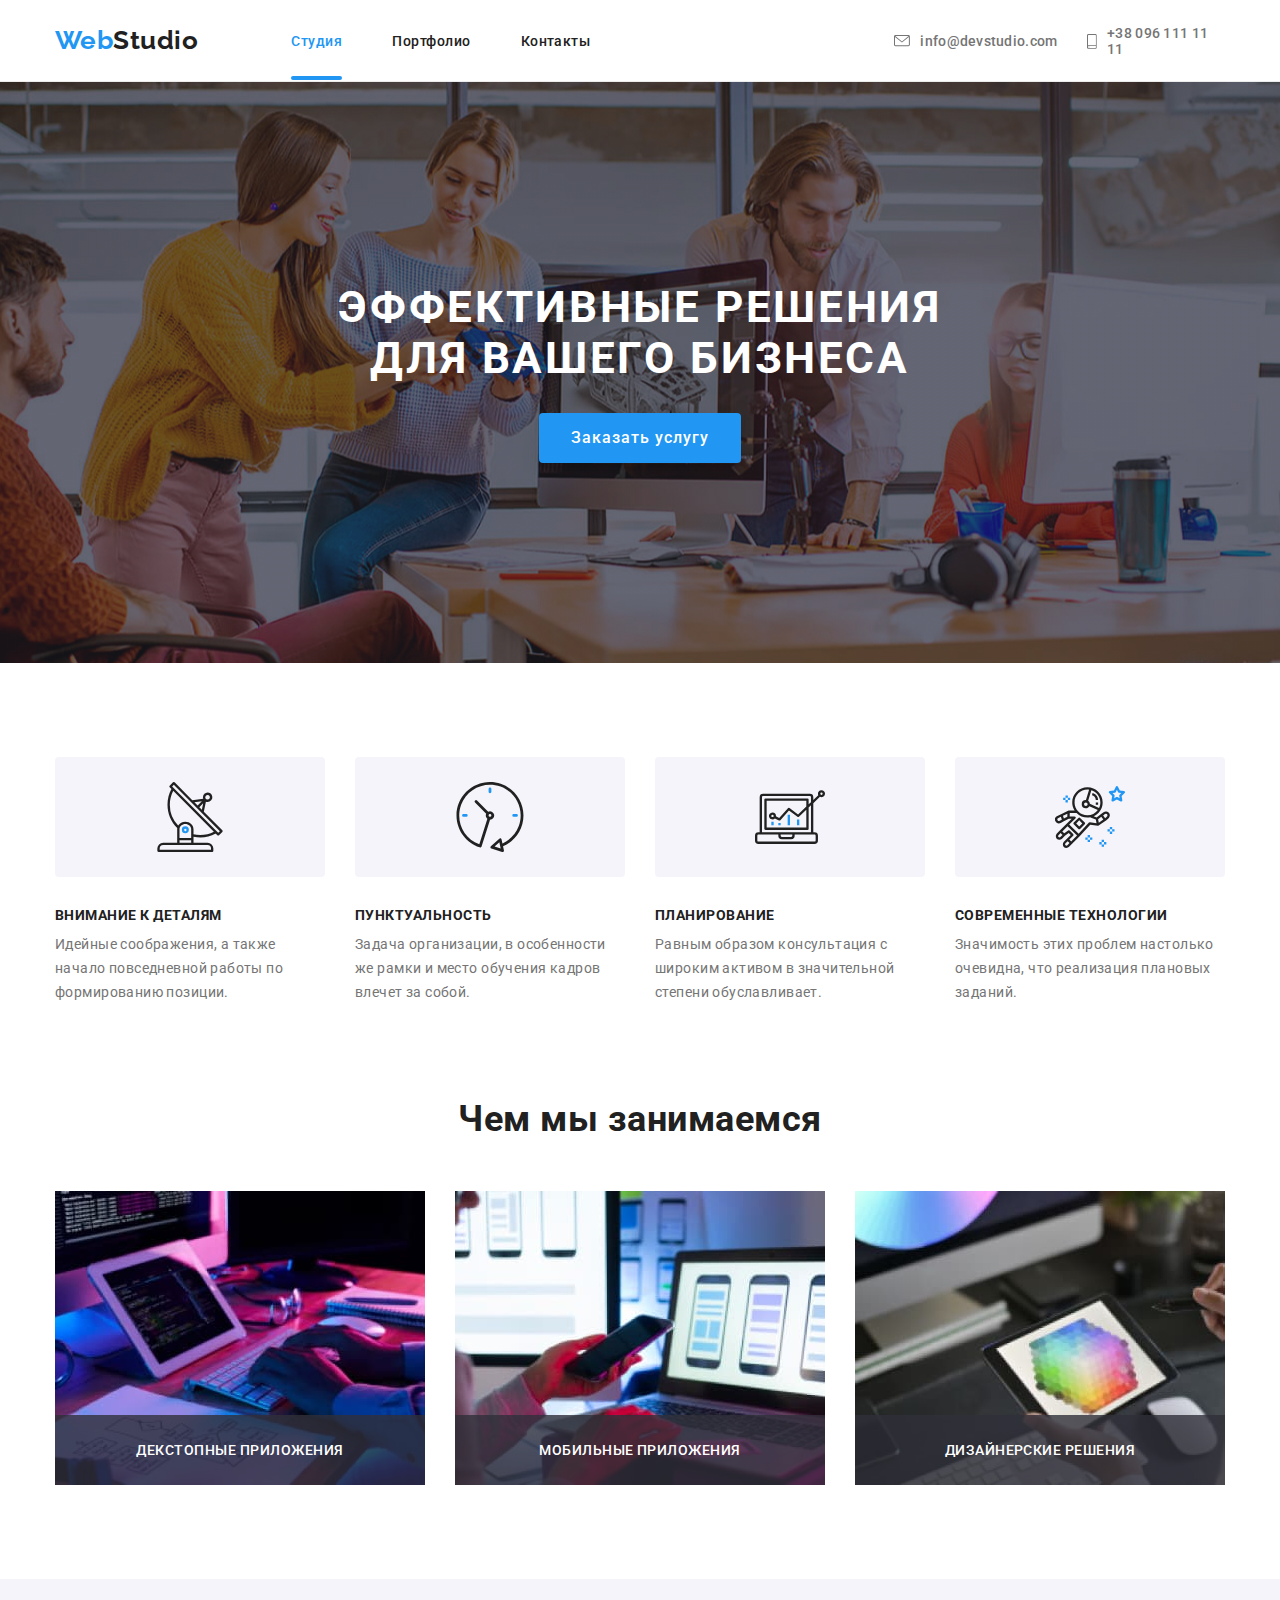
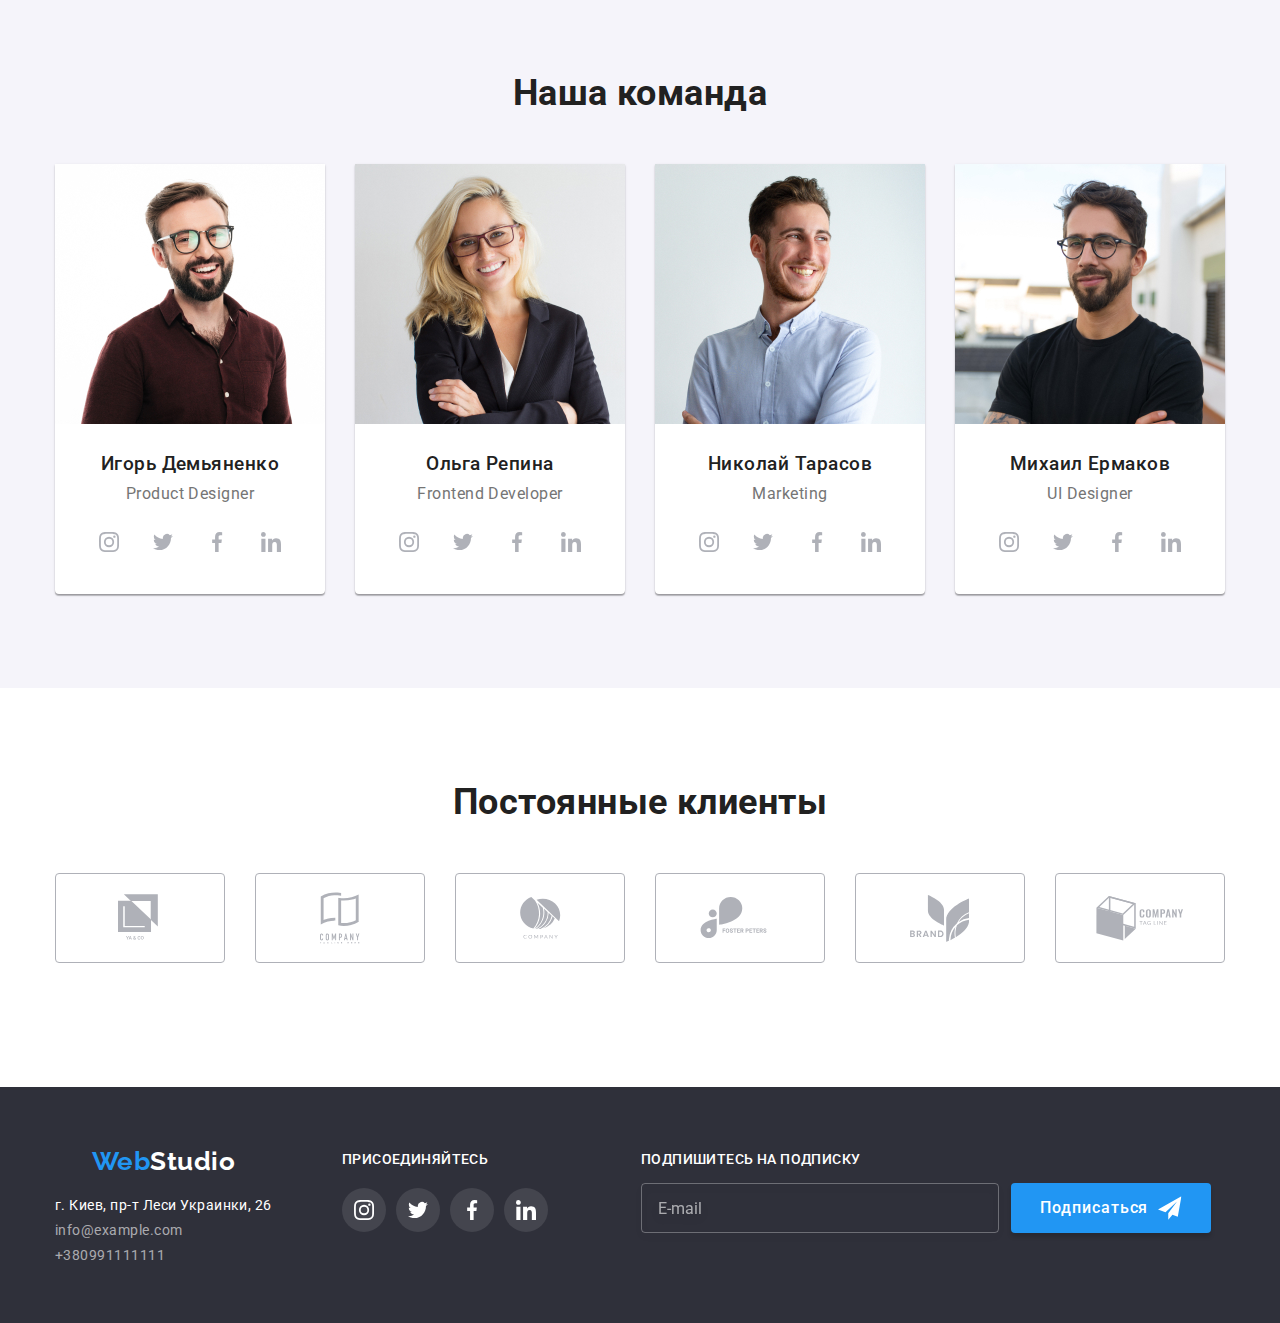
==== commit 961dab45: "Рабочая главная страница" ====
--- a/index.html
+++ b/index.html
@@ -7,39 +7,41 @@
     <link rel="stylesheet" href="./css/main.min.css" />
     <title>Web Studio - главная страница</title>
   </head>
-  <body>
+  <body class="page">
     <header class="page-header">
-      <div class="container flexbox justify-center">
-        <nav class="main-nav flexbox justify-center">
-          <a href="./index.html" class="logo"><span class="accent">Web</span>Studio</a>
-          <ul class="main-nav__list flexbox list">
-            <li class="main-nav__item"><a href="./" class="main-nav__link link--current">Студия</a></li>
-            <li class="main-nav__item"><a href="./portfolio.html" class="main-nav__link">Портфолио</a></li>
-            <li class="main-nav__item"><a href="./" class="main-nav__link">Контакты</a></li>
-          </ul>
-        </nav>
-        <ul class="header-contacts flexbox list">
-          <li class="header-contacts__item">
-            <a href="mailto:info@devstudio.com" class="header-contacts__link">
-              <svg width="16" height="12" class="header-contacts__icon">
-                <use href="./images/sprite.svg#mail"></use>
-              </svg>
-              info@devstudio.com
-            </a>
-          </li>
-          <li class="header-contacts__item">
-            <a href="tel:+380961111111" class="header-contacts__link">
-              <svg width="10" height="15" class="header-contacts__icon">
-                <use href="./images/sprite.svg#smartphone"></use>
-              </svg>
-              +38 096 111 11 11
-            </a>
-          </li>
-        </ul>
-        <button type="button" class="open-menu">
-          <svg width="24" height="24">
-            <use class="menu-open" href="./images/sprite.svg#x"></use>
-            <use class="menu-closed" href="./images/sprite.svg#menu"></use>
+      <div class="container flexbox">
+        <a href="./index.html" class="logo"><span class="accent">Web</span>Studio</a>
+        <div class="menu-container" id="menu-container" data-menu>
+          <nav class="main-nav flexbox">
+            <ul class="main-nav__list flexbox list">
+              <li class="main-nav__item"><a href="./" class="main-nav__link link--current">Студия</a></li>
+              <li class="main-nav__item"><a href="./portfolio.html" class="main-nav__link">Портфолио</a></li>
+              <li class="main-nav__item"><a href="./" class="main-nav__link">Контакты</a></li>
+            </ul>
+          </nav>
+          <ul class="header-contacts list">
+            <li class="header-contacts__item">
+              <a href="mailto:info@devstudio.com" class="header-contacts__link">
+                <svg width="16" height="12" class="header-contacts__icon">
+                  <use href="./images/sprite.svg#mail"></use>
+                </svg>
+                info@devstudio.com
+              </a>
+            </li>
+            <li class="header-contacts__item">
+              <a href="tel:+380961111111" class="header-contacts__link">
+                <svg width="10" height="15" class="header-contacts__icon">
+                  <use href="./images/sprite.svg#smartphone"></use>
+                </svg>
+                +38 096 111 11 11
+              </a>
+            </li>
+          </ul>
+        </div>
+        <button type="button" class="menu-button" aria-controls="menu-container" aria-expanded="false" data-menu-button>
+          <svg width="24" height="24" aria-label="Переключатель мобильного меню">
+            <use class="icon-cross" href="./images/sprite.svg#x"></use>
+            <use class="icon-menu" href="./images/sprite.svg#menu"></use>
           </svg>
         </button>
       </div>
@@ -404,7 +406,7 @@
         </div>
       </div>
     </footer>
-    <!-- <div class="backdrop is-hidden" data-modal>
+    <div class="backdrop is-hidden" data-modal>
       <div class="modal">
         <button type="button" class="modal-btn" data-modal-close>
           <svg class="modal-btn__icon" width="12" height="12">
@@ -445,7 +447,8 @@
           <button type="submit" class="btn submit--btn">Отправить</button>
         </form>
       </div>
-    </div> -->
+    </div>
     <script src="./js/modal.js"></script>
+    <script src="./js/menu.js"></script>
   </body>
 </html>
--- a/css/main.min.css
+++ b/css/main.min.css
@@ -1,2 +1,2 @@
-/*! modern-normalize v1.0.0 | MIT License | https://github.com/sindresorhus/modern-normalize */*,*::before,*::after{box-sizing:border-box;outline:1px solid tomato}:root{-moz-tab-size:4;tab-size:4}html{line-height:1.15;-webkit-text-size-adjust:100%}body{margin:0}body{font-family:system-ui,-apple-system,"Segoe UI",Roboto,Helvetica,Arial,sans-serif,"Apple Color Emoji","Segoe UI Emoji"}hr{height:0;color:inherit}abbr[title]{text-decoration:underline dotted}b,strong{font-weight:bolder}code,kbd,samp,pre{font-family:ui-monospace, SFMono-Regular, Consolas, 'Liberation Mono', Menlo, monospace;font-size:1em}small{font-size:80%}sub,sup{font-size:75%;line-height:0;position:relative;vertical-align:baseline}sub{bottom:-0.25em}sup{top:-0.5em}table{text-indent:0;border-color:inherit}button,input,optgroup,select,textarea{font-family:inherit;font-size:100%;line-height:1.15;margin:0}button,select{text-transform:none}button,[type='button'],[type='reset'],[type='submit']{-webkit-appearance:button}::-moz-focus-inner{border-style:none;padding:0}:-moz-focusring{outline:1px dotted ButtonText}:-moz-ui-invalid{box-shadow:none}legend{padding:0}progress{vertical-align:baseline}::-webkit-inner-spin-button,::-webkit-outer-spin-button{height:auto}[type='search']{-webkit-appearance:textfield;outline-offset:-2px}::-webkit-search-decoration{-webkit-appearance:none}::-webkit-file-upload-button{-webkit-appearance:button;font:inherit}summary{display:list-item}h1,h2,h3,p{margin:0px;padding:0px}img{display:block;width:100%;height:auto}a{text-decoration:none}.is-hidden{display:none}.list{list-style:none;margin:0px;padding:0px}.flexbox{display:flex}.justify-center{align-items:center;justify-content:flex-end}.container{width:auto;max-width:1200px;padding:0px 15px 0 15px;margin-top:0px;margin-bottom:0px;margin-right:auto;margin-left:auto}@media screen and (max-width: 767px) and (min-width: 480px){.container{width:480px}}.page-header{width:100%;background-color:#fff;padding-top:10px;padding-bottom:9px;border-bottom:1px solid #ececec}@media screen and (min-width: 768px){.page-header{padding-top:21px;padding-bottom:20px}}@media screen and (min-width: 1200px){.page-header{padding-top:25px;padding-bottom:24px}}.main-nav{margin-right:auto}.main-nav__list{margin-left:93px}@media screen and (max-width: 767px){.main-nav__list{display:none}}.main-nav__item:not(:last-child){margin-right:50px}.main-nav__link{display:block;text-decoration:none;color:#212121;font-weight:500;font-size:14px;margin:0px;transition:all 250ms cubic-bezier(0.4, 0, 0.2, 1) 0s}.main-nav__link:hover,.main-nav__link:focus{color:#2196f3}.open-menu{border-style:none;border:none;background-color:#ffffff;width:40px;height:40px;padding:auto}@media screen and (min-width: 767px){.open-menu{display:none}}.link--current{color:#2196f3;position:relative}.link--current:after{content:'';position:absolute;background-color:#2196f3;height:4px;width:100%;border-radius:4px;left:0;bottom:-32px}@media screen and (min-width: 767px) and (max-width: 1200px){.header-contacts{display:flex;flex-direction:column}}@media screen and (max-width: 767px){.header-contacts{display:none}}.header-contacts__link{display:flex;flex-direction:row;align-items:center;font-weight:500;font-size:12px;color:#757575;transition:all 250ms cubic-bezier(0.4, 0, 0.2, 1) 0s}.header-contacts__link:hover,.header-contacts__link:focus{color:#2196f3;text-decoration:underline}@media screen and (min-width: 1200px){.header-contacts__link{font-size:14px;inline-size:1.14;letter-spacing:0.02em}}@media screen and (max-width: 1199px){.header-contacts__item:not(:last-child){margin-bottom:10px}}@media screen and (min-width: 1200px){.header-contacts__item:not(:last-child){margin-right:50px}}.header-contacts__icon{display:block;margin-right:10px;fill:#757575;transition:all 250ms cubic-bezier(0.4, 0, 0.2, 1) 0s}.header-contacts__link:hover .header-contacts__icon,.header-contacts__link:focus .header-contacts__icon{fill:#2196f3}.menu-open{display:none}.logo{text-decoration:none;color:#212121;font-family:Raleway, sans-serif;font-weight:700;font-size:24px}@media screen and (min-width: 1240px){.logo{font-size:26px;inline-size:1.2}}.btn{text-decoration:none;border-radius:4px;border-style:none;cursor:pointer;font-weight:500;font-size:16px;line-height:1.87;letter-spacing:0.06em;background-color:#2196f3;box-shadow:0px 4px 4px rgba(0,0,0,0.15);color:#fff;transition:all 250ms cubic-bezier(0.4, 0, 0.2, 1) 0s}.social-links__grid{display:flex;width:206px;margin-left:auto;margin-right:auto}.social-links__title{margin-top:60px;margin-bottom:20px;font-weight:500;font-size:14px;line-height:1.14;letter-spacing:0.03em;text-transform:uppercase;color:#fff}@media screen and (min-width: 1200px){.social-links__title{margin-top:15px}}.social-links__item{margin-right:10px;flex-basis:calc((100% - 3 * 10px) / 4)}.social-links__item:last-child{margin-right:0px}.social-links__link{display:flex;align-items:center;width:44px;height:44px;justify-content:center;fill:#fff;background-color:rgba(255,255,255,0.1);border-radius:50%;transition:cubic-bezier(0.4, 0, 0.2, 1);transition-duration:250ms}.social-links__link:hover,.social-links__link:focus{background-color:#2196f3;border-radius:50%}body{color:#757575;background-color:#fff;font-family:Roboto;letter-spacing:0.03em;font-style:normal;font-weight:400}.section__title{color:#212121;font-size:28px;font-weight:700}@media screen and (min-width: 1200px){.section__title{font-size:36px}}.hero{background-color:#c4c4c4;padding-top:200px;padding-bottom:200px;background-image:linear-gradient(rgba(47,48,58,0.4) 50%, rgba(47,48,58,0.4) 50%),url(../images/hero-bg.jpg);background-position:center, center;background-repeat:no-repeat, no-repeat;background-size:1600px, 1600px}.hero__container{text-align:center;width:100%}.hero__title{text-decoration:none;font-weight:700;font-size:26px;inline-size:1.62;color:#fff;text-align:center;text-transform:uppercase;letter-spacing:0.06em}@media screen and (min-width: 1200px){.hero__title{font-size:44px}}.btn--hero{display:inline-block;text-decoration:none;padding:10px 32px;margin-top:30px}.features__image-container{width:auto;background-color:#f5f4fa;border-radius:4px;margin-bottom:30px;padding:25px 100px;display:flex;align-items:center;justify-content:center}.features-section{padding-top:60px;padding-bottom:60px}@media screen and (min-width: 1200px){.features-section{padding-top:94px;padding-bottom:94px}}@media screen and (min-width: 768px){.features{display:flex;flex-direction:row;flex-wrap:wrap}}.features__title{color:#212121;text-transform:uppercase;font-size:16px;font-weight:700}@media screen and (max-width: 1199px){.features__title{text-align:center}}@media screen and (min-width: 1200px){.features__title{font-size:14px}}.features__text{font-weight:400;margin-top:10px;line-height:1.71;letter-spacing:0.03em;font-size:14px}@media screen and (max-width: 1199px){.features__grid:not(:last-child){margin-bottom:30px}}@media screen and (min-width: 480px){.features__grid{min-width:450px}}@media screen and (min-width: 768px) and (max-width: 1199px){.features__grid{flex-basis:calc((100% - 1 * 30px) / 2);min-width:354px;margin-right:30px}.features__grid:nth-child(2n){margin-right:0px}}@media screen and (min-width: 1200px){.features__grid{flex-basis:calc((100% - 3 * 30px) / 4);min-width:270px;margin-right:30px}.features__grid:last-child{margin-right:0px}}.our-work__section{padding-top:0px;padding-bottom:94px;text-align:center}@media screen and (max-width: 1199px){.our-work__section{display:none}}.our-work__grid{display:flex;flex-direction:row;flex-wrap:wrap;margin-top:50px}.our-work__item{display:flex;position:relative;margin-right:30px;flex-basis:calc((100% - 2 * 30px) / 3)}.our-work__item:nth-child(3n){margin-right:0px}.our-work__overlay{display:flex;position:absolute;bottom:0;align-items:center;justify-content:center;background-color:rgba(47,48,58,0.8);width:100%;height:70px;font-weight:500;font-size:14px;text-transform:uppercase;color:#fff}.team-section{background-color:#f5f4fa;text-align:center;padding-top:60px;padding-bottom:60px}@media screen and (min-width: 1200px){.team-section{padding-top:94px;padding-bottom:94px}}.team-grid{margin-top:30px;margin-left:auto;margin-right:auto}@media screen and (min-width: 480px){.team-grid{display:flex;flex-wrap:wrap;align-items:center}}@media screen and (min-width: 768px){.team-grid{display:flex;flex-wrap:wrap;margin-right:0;margin-left:0;justify-content:center}}@media screen and (min-width: 1200px){.team-grid{margin-top:50px;display:flex;flex-wrap:nowrap}}.team-grid__item{margin-bottom:30px}@media screen and (min-width: 768px) and (max-width: 1199px){.team-grid__item{margin-right:30px;margin-bottom:30px;flex-basis:calc((100% - 1 * 30px) / 2)}.team-grid__item:nth-child(2n){margin-right:0px}.team-grid__item:nth-child(n+3){margin-bottom:0px}}@media screen and (min-width: 1200px){.team-grid__item{margin-right:30px;margin-bottom:0;flex-basis:calc((100% - 3 * 30px) / 4)}.team-grid__item:nth-child(4n){margin-right:0px}}.team-grid__card{padding-bottom:24px;width:100%;height:auto;background-color:#fff;box-shadow:0px 1px 3px rgba(0,0,0,0.12),0px 1px 1px rgba(0,0,0,0.14),0px 2px 1px rgba(0,0,0,0.2);border-radius:0px 0px 4px 4px}@media screen and (min-width: 1200px){.team-grid__card{padding-bottom:30px}}.team-grid__name{margin-top:30px;color:#212121;font-weight:500}.team-grid__position{margin-top:10px;font-weight:400}.team__social-container{width:206px;margin-right:auto;margin-left:auto;padding-top:16px}.team__link{border-radius:50%;background-color:#fff;transition:all 250ms cubic-bezier(0.4, 0, 0.2, 1) 0s}.team__link:hover,.team__link:focus{background-color:#2196f3}.team__link--icon{transition:all 250ms cubic-bezier(0.4, 0, 0.2, 1) 0s;fill:#afb1b8}.team__link:hover .team__link--icon,.team__link:focus .team__link--icon{fill:#fff}.custumers-container{text-align:center;padding-top:60px;padding-bottom:60px}@media screen and (min-width: 1200px){.custumers-container{padding-top:94px;padding-bottom:94px}}.custumers-grid{margin-top:50px}@media screen and (max-width: 479px){.custumers-grid{display:flex;flex-direction:column;align-items:center}}@media screen and (min-width: 480px){.custumers-grid{display:flex;flex-wrap:wrap;justify-content:center}}.custumers-grid__item{width:210px;height:90px;align-items:center;justify-content:center;border:1px solid #afb1b8;border-radius:4px;transition:all 250ms cubic-bezier(0.4, 0, 0.2, 1) 0s}.custumers-grid__item:not(:last-child){margin-bottom:10px}@media screen and (min-width: 480px){.custumers-grid__item{flex-basis:calc((100% - 1 * 30px) / 2);margin-bottom:30px}.custumers-grid__item:nth-child(odd){margin-right:30px}}@media screen and (min-width: 768px){.custumers-grid__item{flex-basis:calc((100% - 2 * 30px) / 3);max-width:226px;margin-bottom:30px;margin-right:30px}.custumers-grid__item:nth-child(3n+3){margin-right:0px}}@media screen and (min-width: 1200px){.custumers-grid__item{flex-basis:calc((100% - 5 * 30px) / 6)}.custumers-grid__item:nth-child(odd){margin-right:30px;margin-bottom:30px}}@media screen and (min-width: 768px){.custumers-grid__item{display:flex;flex-wrap:wrap}}@media screen and (min-width: 1200px){.custumers-grid__item{display:flex;flex-wrap:nowrap}}.custumers-grid__item:last-child{margin-right:0}.custumers-grid__item:hover,.custumers-grid__item:focus{border-color:#2196f3;fill:#2196f3}.custumers-grid__icon{transition:all 250ms cubic-bezier(0.4, 0, 0.2, 1) 0s;fill:#afb1b8}.custumers-grid__item:hover .custumers-grid__icon,.custumers-grid__item:focus .custumers-grid__icon{border-color:#2196f3;fill:#2196f3}.custumers-grid__link{display:flex;align-items:center;justify-content:center;width:100%;height:100%}.backdrop{position:fixed;top:0;left:0;height:100%;width:100%;background-color:rgba(0,0,0,0.2);z-index:100;display:flex;justify-content:center;align-items:center}.is-hidden{display:none}.modal{box-shadow:0px 1px 3px rgba(0,0,0,0.12),0px 1px 1px rgba(0,0,0,0.14),0px 2px 1px rgba(0,0,0,0.2);border-radius:4px;position:fixed;width:528px;height:581px;background:#ffffff;padding:40px;z-index:101;animation:backIn 2s linear 0s 1;text-align:center}.modal__title{font-size:20px;font-weight:700;font-size:20px;color:#212121;margin-bottom:12px}@keyframes backIn{0%{transform:scale(0.1);transform:translate(0, -1200px);opacity:0.7}70%{transform:scale(0.7);opacity:0.9}100%{transform:scale(1);transform:translate(0);opacity:1}}.modal-btn{position:absolute;height:30px;width:30px;border-style:none;border:1px solid rgba(0,0,0,0.1);border-radius:50%;background-color:#fff;cursor:pointer;padding:0;margin:0;top:8px;right:8px}.modal-btn__icon{width:11px;height:11px}.modal-btn:hover .modal-btn__icon{fill:#2196f3;transition:250ms cubic-bezier(0.4, 0, 0.2, 1)}.form-feedback{display:flex;flex-direction:column;text-align:left}.form-field{position:relative;margin-bottom:10px;font-size:12px;letter-spacing:0.01em}.form-field__title{display:block;margin-bottom:4px;font-size:12px}.form-field__input{display:block;position:relative;padding:12px 35px;width:100%;font-size:13px;border:1px solid rgba(33,33,33,0.2);box-sizing:border-box;border-radius:4px;transition:250ms cubic-bezier(0.4, 0, 0.2, 1)}.form-field__input:focus{outline-color:#2196f3;fill:#2196f3}.form-field__icon{position:absolute;left:3%;top:55%;transition:250ms cubic-bezier(0.4, 0, 0.2, 1)}.form-field__input:focus+.form-field__icon{outline-color:#2196f3;fill:#2196f3}.form-textarea{resize:none;width:100%;height:120px;padding:12px 16px;margin-bottom:20px;font-size:14px;line-height:1.14;letter-spacing:0.01em;border:1px solid rgba(33,33,33,0.2);box-sizing:border-box;border-radius:4px;transition:250ms cubic-bezier(0.4, 0, 0.2, 1)}.form-textarea:focus{outline-color:#2196f3}.checkbox{position:relative;margin-right:12px;text-align:right}.checkbox__checked{position:absolute;top:50%;transform:translateY(-70%);left:13px;width:16px;height:15px;border:2px solid #212121;border-radius:2px}.checkbox__label{font-size:14px;line-height:1.71;letter-spacing:0.03em;user-select:none}.checkbox__input:checked+.checkbox__checked{background-color:#2196f3;border-color:#2196f3;background-image:url(../images/checkbox-sign.svg);background-position:center}.submit--btn{margin-left:auto;margin-right:auto;margin-top:30px;padding:10px 55px}.our-work{text-align:center;margin-top:94px}.btn--portfolio{padding:6px 22px;background-color:#f5f4fa;color:#212121;box-shadow:none;line-height:1.62}.btn--portfolio:hover,.btn--portfolio:focus{background-color:#2196f3;box-shadow:0px 3px 1px rgba(0,0,0,0.1),0px 1px 2px rgba(0,0,0,0.08),0px 2px 2px rgba(0,0,0,0.12);color:#fff}.our-work-container{margin-top:34px;margin-bottom:94px}.card-grid{flex-wrap:wrap;flex-direction:row;flex-basis:calc((100% - 8 * 30px) / 9)}.card-grid__item{padding-right:30px;padding-bottom:30px}.card-grid__item:nth-child(3n){padding-right:0px}.card-grid__container{position:relative;transition:all 250ms cubic-bezier(0.4, 0, 0.2, 1) 0ms;overflow:hidden;z-index:5}.card-grid__container:hover,.card-grid__container:focus{box-shadow:0px 1px 1px rgba(0,0,0,0.12),0px 4px 4px rgba(0,0,0,0.06),1px 4px 6px rgba(0,0,0,0.16)}.card-grid__img-overlay{display:flex;padding:63px 24px;position:absolute;background-color:rgba(33,150,243,0.9);width:100%;height:294px;top:0;left:0;text-align:left;font-size:18px;line-height:1.56;color:#fff;transform:translateY(100%);transition:transform 250ms cubic-bezier(0.4, 0, 0.2, 1) 0ms;z-index:1}.card-grid__container:hover .card-grid__img-overlay,.card-grid__container:focus .card-grid__img-overlay{transform:translateY(0);transition-delay:100ms}.card-grid__wrapper{position:absolute;bottom:0;width:370px;height:110px;background-color:#fff;z-index:3}.card-tag{padding:20px 24px;text-align:left;border:1px solid #eeeeee;border-top:none;position:relative;z-index:4}.card-tag__title{text-align:left;color:#212121;font-size:18px;line-height:2;letter-spacing:0.06em}.card-tag__text{text-align:left;margin-top:4px;color:#757575;font-size:16px;line-height:1.87}.accent{color:#2196f3}.footer{background-color:#2f303a;padding-top:60px;padding-bottom:60px;text-align:center}.footer--logo{color:#fff}@media screen and (min-width: 768px){.footer-container{display:flex;flex-wrap:wrap;justify-content:center}}.adress-container{color:#fff;display:flex;flex-direction:column}@media screen and (min-width: 768px) and (max-width: 1199px){.adress-container{margin-right:70px}}.address{font-weight:400;font-style:normal;color:#fff;margin-top:20px}.address__text{display:block}.address__item{display:block;text-decoration:none;font-weight:400;font-size:14px;color:rgba(255,255,255,0.6);margin-top:9px}.address__item:hover,.address__item:focus{color:#2196f3;text-decoration:underline}@media screen and (min-width: 1200px){.subscribe{margin-left:50px}}@media screen and (min-width: 768){.subscribe{width:100%}}.subscribe__title{font-weight:500;font-size:14px;line-height:1.14;letter-spacing:0.03em;text-transform:uppercase;color:#fff;margin-top:60px}@media screen and (min-width: 1200px){.subscribe__title{margin-top:15px}}.subscribe-form{position:relative;margin-top:20px;margin-left:auto;margin-right:auto}@media screen and (min-width: 1200px){.subscribe-form{margin-top:15px}}.subscribe-form__input{width:100%;height:50px;padding:15px 16px;background-color:transparent;border-style:none;border:1px solid rgba(255,255,255,0.3);filter:drop-shadow(0px 4px 4px rgba(0,0,0,0.15));border-radius:4px;font-size:16px;line-height:1.25;color:#fff;transition:250ms cubic-bezier(0.4, 0, 0.2, 1)}@media screen and (min-width: 1200px){.subscribe-form__input{width:358px}}.subscribe-form__input::placeholder{color:rgba(255,255,255,0.6)}.subscribe-form__input:focus{border-color:#fff}.subscribe-form__btn{margin-left:auto;margin-right:auto;margin-top:20px;display:flex;align-items:center;border-style:none;cursor:pointer;text-align:left;padding:10px 29px;width:200px;height:50px;background:#2196f3;box-shadow:0px 4px 4px rgba(0,0,0,0.15);border-radius:4px;font-weight:500;font-size:16px;line-height:1.87;letter-spacing:0.06em;color:#fff}@media screen and (min-width: 1200px){.subscribe-form__btn{margin-left:12px;margin-top:0}}.subscribe-form__btn--icon{width:24px;height:24px;margin-left:10px}
+/*! modern-normalize v1.0.0 | MIT License | https://github.com/sindresorhus/modern-normalize */*,*::before,*::after{box-sizing:border-box}:root{-moz-tab-size:4;tab-size:4}html{line-height:1.15;-webkit-text-size-adjust:100%}body{margin:0}body{font-family:system-ui,-apple-system,"Segoe UI",Roboto,Helvetica,Arial,sans-serif,"Apple Color Emoji","Segoe UI Emoji"}hr{height:0;color:inherit}abbr[title]{text-decoration:underline dotted}b,strong{font-weight:bolder}code,kbd,samp,pre{font-family:ui-monospace, SFMono-Regular, Consolas, 'Liberation Mono', Menlo, monospace;font-size:1em}small{font-size:80%}sub,sup{font-size:75%;line-height:0;position:relative;vertical-align:baseline}sub{bottom:-0.25em}sup{top:-0.5em}table{text-indent:0;border-color:inherit}button,input,optgroup,select,textarea{font-family:inherit;font-size:100%;line-height:1.15;margin:0}button,select{text-transform:none}button,[type='button'],[type='reset'],[type='submit']{-webkit-appearance:button}::-moz-focus-inner{border-style:none;padding:0}:-moz-focusring{outline:1px dotted ButtonText}:-moz-ui-invalid{box-shadow:none}legend{padding:0}progress{vertical-align:baseline}::-webkit-inner-spin-button,::-webkit-outer-spin-button{height:auto}[type='search']{-webkit-appearance:textfield;outline-offset:-2px}::-webkit-search-decoration{-webkit-appearance:none}::-webkit-file-upload-button{-webkit-appearance:button;font:inherit}summary{display:list-item}h1,h2,h3,p{margin:0px;padding:0px}img{display:block;width:100%;height:auto}a{text-decoration:none}.is-hidden{display:none}.list{list-style:none;margin:0px;padding:0px}.flexbox{display:flex}.justify-center{align-items:center;justify-content:flex-end}.container{width:auto;max-width:1200px;padding:0px 15px 0 15px;margin-top:0px;margin-bottom:0px;margin-right:auto;margin-left:auto;justify-content:space-between}@media screen and (max-width: 767px){.container{width:100%}}.page-header{position:relative;width:100%;background-color:#fff;padding-top:10px;padding-bottom:9px;border-bottom:1px solid #ececec;display:flex}@media screen and (min-width: 768px){.page-header{padding-top:21px;padding-bottom:20px}}@media screen and (min-width: 1200px){.page-header{padding-top:25px;padding-bottom:24px}}.menu-container{display:flex}@media screen and (max-width: 767px){.menu-container{box-shadow:0px 4px 8px rgba(0,0,0,0.04),0px 2px 4px rgba(0,0,0,0.08),0px 1px 3px rgba(0,0,0,0.16);display:none;text-align:center;position:absolute;padding-top:60px;padding-bottom:60px;top:60px;left:0;margin-left:auto;margin-right:auto;width:100%;background-color:#fff;z-index:50}.menu-container.is-open{display:block}}@media screen and (max-width: 767px){.main-nav{display:flex;justify-content:center}}@media screen and (min-width: 768px){.main-nav{margin-right:84px;align-items:center;justify-content:flex-end}}@media screen and (min-width: 1200px){.main-nav{margin-right:304px}}@media screen and (min-width: 768px){.main-nav__list{margin-left:93px}}@media screen and (max-width: 767px){.main-nav__list{display:block}}@media screen and (min-width: 768px){.main-nav__item:not(:last-child){margin-right:50px}}.main-nav__link{display:inline-block;text-decoration:none;color:#212121;font-weight:500;font-size:14px;margin-bottom:40px;transition:all 250ms cubic-bezier(0.4, 0, 0.2, 1) 0s}.main-nav__link:hover,.main-nav__link:focus{color:#2196f3}@media screen and (min-width: 768px){.main-nav__link{display:block;margin:0}}@media screen and (max-width: 767px){.main-nav__link{position:relative;font-size:18px}}.link--current{color:#2196f3}@media screen and (min-width: 767px){.link--current{position:relative}}.link--current:after{content:'';position:absolute;background-color:#2196f3;height:4px;border-radius:4px;width:100%;bottom:-10px;left:0}@media screen and (min-width: 768px) and (max-width: 1199px){.link--current:after{left:0;bottom:-32px}}@media screen and (min-width: 1200px){.link--current:after{bottom:-31px}}@media screen and (max-width: 767px){.header-contacts{display:flex;flex-direction:column}}@media screen and (min-width: 768px) and (max-width: 1199px){.header-contacts{display:flex;flex-direction:column;align-items:flex-start}}@media screen and (min-width: 1200px){.header-contacts{display:flex}}.header-contacts__link{display:flex;flex-direction:row;align-items:center;font-weight:500;font-size:12px;color:#757575;transition:all 250ms cubic-bezier(0.4, 0, 0.2, 1) 0s}@media screen and (max-width: 767px){.header-contacts__link{font-size:18px}}.header-contacts__link:hover,.header-contacts__link:focus{color:#2196f3;text-decoration:underline}@media screen and (min-width: 1200px){.header-contacts__link{font-size:14px;inline-size:1.14;letter-spacing:0.02em}}@media screen and (min-width: 767px){.header-contacts__item{display:flex;justify-content:center;align-items:center}}@media screen and (max-width: 767px){.header-contacts__item{margin-top:16px;margin-right:auto;margin-left:auto}.header-contacts__item:first-child{margin-top:20px}}@media screen and (min-width: 768px) and (max-width: 1199px){.header-contacts__item:not(:last-child){margin-bottom:10px}}@media screen and (min-width: 1200px){.header-contacts__item:not(:last-child){margin-right:30px}}.header-contacts__icon{display:block;margin-right:10px;fill:#757575;transition:all 250ms cubic-bezier(0.4, 0, 0.2, 1) 0s}.header-contacts__link:hover .header-contacts__icon,.header-contacts__link:focus .header-contacts__icon{fill:#2196f3}.menu-button{border-style:none;border:none;background-color:#ffffff;width:40px;height:40px;padding:auto}@media screen and (min-width: 767px){.menu-button{display:none}}.menu-button .icon-cross{display:none}.menu-button.is-open .icon-cross{display:block}.menu-button.is-open .icon-menu{display:none}.logo{text-decoration:none;color:#212121;font-family:Raleway, sans-serif;font-weight:700;font-size:24px;display:flex;justify-content:center;align-items:center}@media screen and (min-width: 1200px){.logo{font-size:26px;inline-size:1.2}}.btn{text-decoration:none;border-radius:4px;border-style:none;cursor:pointer;font-weight:500;font-size:16px;line-height:1.87;letter-spacing:0.06em;background-color:#2196f3;box-shadow:0px 4px 4px rgba(0,0,0,0.15);color:#fff;transition:all 250ms cubic-bezier(0.4, 0, 0.2, 1) 0s}@media screen and (min-width: 1200px){.social-links{margin-top:60px;margin-right:93px;text-align:left}}@media screen and (max-width: 767px){.social-links{margin-top:60px}}@media screen and (min-width: 768px){.social-links{margin-top:5px}}.social-links__grid{display:flex;width:206px;margin-left:auto;margin-right:auto}.social-links__title{margin-bottom:20px;font-weight:500;font-size:14px;line-height:1.14;letter-spacing:0.03em;text-transform:uppercase;color:#fff}.social-links__item{margin-right:10px;flex-basis:calc((100% - 3 * 10px) / 4)}.social-links__item:last-child{margin-right:0px}.social-links__link{display:flex;align-items:center;width:44px;height:44px;justify-content:center;fill:#fff;background-color:rgba(255,255,255,0.1);border-radius:50%;transition:cubic-bezier(0.4, 0, 0.2, 1);transition-duration:250ms}.social-links__link:hover,.social-links__link:focus{background-color:#2196f3;border-radius:50%}body{color:#757575;background-color:#fff;font-family:Roboto;letter-spacing:0.03em;font-style:normal;font-weight:400}.section__title{color:#212121;font-size:28px;font-weight:700}@media screen and (min-width: 1200px){.section__title{font-size:36px}}.hero{background-color:#c4c4c4;padding-top:118px;padding-bottom:118px;background-image:linear-gradient(rgba(47,48,58,0.4) 50%, rgba(47,48,58,0.4) 50%),url(../images/mobile/hero-bg.jpg);background-position:center, center;background-repeat:no-repeat, no-repeat;background-size:cover, cover}@media screen and (min-device-pixel-ratio: 2), screen and (min-resolution: 192dpi), screen and (min-resolution: 2dppx){.hero{background-image:linear-gradient(rgba(47,48,58,0.4) 50%, rgba(47,48,58,0.4) 50%),url(../images/mobile/hero-bg@2x.jpg)}}@media screen and (min-width: 768px) and (max-width: 1199px){.hero{background-image:linear-gradient(rgba(47,48,58,0.4) 50%, rgba(47,48,58,0.4) 50%),url(../images/tablet/hero-bg.jpg)}}@media screen and (min-width: 768px) and (max-width: 1199px) and (min-device-pixel-ratio: 2), screen and (min-width: 768px) and (max-width: 1199px) and (min-resolution: 192dpi), screen and (min-width: 768px) and (max-width: 1199px) and (min-resolution: 2dppx){.hero{background-image:linear-gradient(rgba(47,48,58,0.4) 50%, rgba(47,48,58,0.4) 50%),url(../images/tablet/hero-bg@2x.jpg)}}@media screen and (min-width: 1200px){.hero{background-image:linear-gradient(rgba(47,48,58,0.4) 50%, rgba(47,48,58,0.4) 50%),url(../images/desktop/hero-bg.jpg);background-position:center, center;background-repeat:no-repeat, no-repeat;background-size:1600px, 1600px;padding-top:200px;padding-bottom:200px}}@media screen and (min-width: 1200px) and (min-device-pixel-ratio: 2), screen and (min-width: 1200px) and (min-resolution: 192dpi), screen and (min-width: 1200px) and (min-resolution: 2dppx){.hero{background-image:linear-gradient(rgba(47,48,58,0.4) 50%, rgba(47,48,58,0.4) 50%),url(../images/desktop/hero-bg@2x.jpg)}}.hero__container{text-align:center;width:100%}.hero__title{text-decoration:none;font-weight:700;font-size:26px;inline-size:1.62;color:#fff;text-align:center;text-transform:uppercase;letter-spacing:0.06em}@media screen and (min-width: 1200px){.hero__title{font-size:44px}}.btn--hero{display:inline-block;text-decoration:none;padding:10px 32px;margin-top:30px}.features__image-container{width:auto;background-color:#f5f4fa;border-radius:4px;margin-bottom:30px;padding:25px 100px;display:flex;align-items:center;justify-content:center}.features-section{padding-top:60px;padding-bottom:60px}@media screen and (min-width: 1200px){.features-section{padding-top:94px;padding-bottom:94px}}@media screen and (min-width: 768px){.features{display:flex;flex-direction:row;flex-wrap:wrap}}.features__title{color:#212121;text-transform:uppercase;font-size:16px;font-weight:700}@media screen and (max-width: 1199px){.features__title{text-align:center}}@media screen and (min-width: 1200px){.features__title{font-size:14px}}.features__text{font-weight:400;margin-top:10px;line-height:1.71;letter-spacing:0.03em;font-size:14px}@media screen and (max-width: 1199px){.features__grid:not(:last-child){margin-bottom:30px}}@media screen and (min-width: 480px){.features__grid{min-width:450px}}@media screen and (min-width: 768px) and (max-width: 1199px){.features__grid{flex-basis:calc((100% - 1 * 30px) / 2);min-width:354px;margin-right:30px}.features__grid:nth-child(2n){margin-right:0px}}@media screen and (min-width: 1200px){.features__grid{flex-basis:calc((100% - 3 * 30px) / 4);min-width:270px;margin-right:30px}.features__grid:last-child{margin-right:0px}}.our-work__section{padding-top:0px;padding-bottom:94px;text-align:center}@media screen and (max-width: 1199px){.our-work__section{display:none}}.our-work__grid{display:flex;flex-direction:row;flex-wrap:wrap;margin-top:50px}.our-work__item{display:flex;position:relative;margin-right:30px;flex-basis:calc((100% - 2 * 30px) / 3)}.our-work__item:nth-child(3n){margin-right:0px}.our-work__overlay{display:flex;position:absolute;bottom:0;align-items:center;justify-content:center;background-color:rgba(47,48,58,0.8);width:100%;height:70px;font-weight:500;font-size:14px;text-transform:uppercase;color:#fff}.team-section{background-color:#f5f4fa;text-align:center;padding-top:60px;padding-bottom:60px}@media screen and (min-width: 1200px){.team-section{padding-top:94px;padding-bottom:94px}}.team-grid{margin-top:30px;margin-left:auto;margin-right:auto}@media screen and (min-width: 480px){.team-grid{display:flex;flex-wrap:wrap;align-items:center}}@media screen and (min-width: 768px){.team-grid{display:flex;flex-wrap:wrap;margin-right:0;margin-left:0;justify-content:center}}@media screen and (min-width: 1200px){.team-grid{margin-top:50px;display:flex;flex-wrap:nowrap}}.team-grid__item{margin-bottom:30px}@media screen and (min-width: 768px) and (max-width: 1199px){.team-grid__item{margin-right:30px;margin-bottom:30px;flex-basis:calc((100% - 1 * 30px) / 2)}.team-grid__item:nth-child(2n){margin-right:0px}.team-grid__item:nth-child(n+3){margin-bottom:0px}}@media screen and (min-width: 1200px){.team-grid__item{margin-right:30px;margin-bottom:0;flex-basis:calc((100% - 3 * 30px) / 4)}.team-grid__item:nth-child(4n){margin-right:0px}}.team-grid__card{padding-bottom:24px;width:100%;height:auto;background-color:#fff;box-shadow:0px 1px 3px rgba(0,0,0,0.12),0px 1px 1px rgba(0,0,0,0.14),0px 2px 1px rgba(0,0,0,0.2);border-radius:0px 0px 4px 4px}@media screen and (min-width: 1200px){.team-grid__card{padding-bottom:30px}}.team-grid__name{margin-top:30px;color:#212121;font-weight:500}.team-grid__position{margin-top:10px;font-weight:400}.team__social-container{width:206px;margin-right:auto;margin-left:auto;padding-top:16px}.team__link{border-radius:50%;background-color:#fff;transition:all 250ms cubic-bezier(0.4, 0, 0.2, 1) 0s}.team__link:hover,.team__link:focus{background-color:#2196f3}.team__link--icon{transition:all 250ms cubic-bezier(0.4, 0, 0.2, 1) 0s;fill:#afb1b8}.team__link:hover .team__link--icon,.team__link:focus .team__link--icon{fill:#fff}.custumers-container{text-align:center;padding-top:60px;padding-bottom:60px}@media screen and (min-width: 1200px){.custumers-container{padding-top:94px;padding-bottom:94px}}.custumers-grid{margin-top:50px}@media screen and (max-width: 479px){.custumers-grid{display:flex;flex-direction:column;align-items:center}}@media screen and (min-width: 480px){.custumers-grid{display:flex;flex-wrap:wrap;justify-content:center}}.custumers-grid__item{width:210px;height:90px;align-items:center;justify-content:center;border:1px solid #afb1b8;border-radius:4px;transition:all 250ms cubic-bezier(0.4, 0, 0.2, 1) 0s}.custumers-grid__item:not(:last-child){margin-bottom:10px}@media screen and (min-width: 480px){.custumers-grid__item{flex-basis:calc((100% - 1 * 30px) / 2);margin-bottom:30px}.custumers-grid__item:nth-child(odd){margin-right:30px}}@media screen and (min-width: 768px){.custumers-grid__item{flex-basis:calc((100% - 2 * 30px) / 3);max-width:226px;margin-bottom:30px;margin-right:30px}.custumers-grid__item:nth-child(3n+3){margin-right:0px}}@media screen and (min-width: 1200px){.custumers-grid__item{flex-basis:calc((100% - 5 * 30px) / 6)}.custumers-grid__item:nth-child(odd){margin-right:30px;margin-bottom:30px}}@media screen and (min-width: 768px){.custumers-grid__item{display:flex;flex-wrap:wrap}}@media screen and (min-width: 1200px){.custumers-grid__item{display:flex;flex-wrap:nowrap}}.custumers-grid__item:last-child{margin-right:0}.custumers-grid__item:hover,.custumers-grid__item:focus{border-color:#2196f3;fill:#2196f3}.custumers-grid__icon{transition:all 250ms cubic-bezier(0.4, 0, 0.2, 1) 0s;fill:#afb1b8}.custumers-grid__item:hover .custumers-grid__icon,.custumers-grid__item:focus .custumers-grid__icon{border-color:#2196f3;fill:#2196f3}.custumers-grid__link{display:flex;align-items:center;justify-content:center;width:100%;height:100%}.backdrop{position:fixed;top:0;left:0;height:100%;width:100%;background-color:rgba(0,0,0,0.2);z-index:100;display:flex;justify-content:center;align-items:center}.is-hidden{display:none}.modal{box-shadow:0px 1px 3px rgba(0,0,0,0.12),0px 1px 1px rgba(0,0,0,0.14),0px 2px 1px rgba(0,0,0,0.2);border-radius:4px;position:fixed;max-width:450px;min-width:350px;height:608px;background:#ffffff;padding:40px;z-index:101;animation:backIn 2s linear 0s 1;text-align:center;margin:15px}@media screen and (min-width: 1199px){.modal{max-width:528px;height:581px}}.modal__title{font-size:20px;font-weight:700;font-size:20px;color:#212121;margin-bottom:12px}@keyframes backIn{0%{transform:scale(0.1);transform:translate(0, -1200px);opacity:0.7}70%{transform:scale(0.7);opacity:0.9}100%{transform:scale(1);transform:translate(0);opacity:1}}.modal-btn{position:absolute;height:30px;width:30px;border-style:none;border:1px solid rgba(0,0,0,0.1);border-radius:50%;background-color:#fff;cursor:pointer;padding:0;margin:0;top:8px;right:8px}.modal-btn__icon{width:11px;height:11px}.modal-btn:hover .modal-btn__icon{fill:#2196f3;transition:250ms cubic-bezier(0.4, 0, 0.2, 1)}.form-feedback{display:flex;flex-direction:column;text-align:left}.form-field{position:relative;margin-bottom:10px;font-size:12px;letter-spacing:0.01em}.form-field__title{display:block;margin-bottom:4px;font-size:12px}.form-field__input{display:block;position:relative;padding:12px 35px;width:100%;font-size:13px;border:1px solid rgba(33,33,33,0.2);box-sizing:border-box;border-radius:4px;transition:250ms cubic-bezier(0.4, 0, 0.2, 1)}.form-field__input:focus{outline-color:#2196f3;fill:#2196f3}.form-field__icon{position:absolute;left:3%;top:55%;transition:250ms cubic-bezier(0.4, 0, 0.2, 1)}.form-field__input:focus+.form-field__icon{outline-color:#2196f3;fill:#2196f3}.form-textarea{resize:none;width:100%;height:120px;padding:12px 16px;margin-bottom:20px;font-size:14px;line-height:1.14;letter-spacing:0.01em;border:1px solid rgba(33,33,33,0.2);box-sizing:border-box;border-radius:4px;transition:250ms cubic-bezier(0.4, 0, 0.2, 1)}.form-textarea:focus{outline-color:#2196f3}.checkbox{position:relative;margin-right:0px;text-align:right}@media screen and (min-width: 1200px){.checkbox{margin-right:12px}}.checkbox__checked{position:absolute;top:62%;transform:translateY(-70%);left:5px;width:16px;height:15px;border:2px solid #212121;border-radius:2px}@media screen and (max-width: 1199px){.checkbox__checked{left:0px;text-align:right}}.checkbox__label{font-size:14px;line-height:1.71;letter-spacing:0.03em;user-select:none}@media screen and (max-width: 1199px){.checkbox__label{font-size:12px}}.checkbox__input:checked+.checkbox__checked{background-color:#2196f3;border-color:#2196f3;background-image:url(../images/checkbox-sign.svg);background-position:center}.submit--btn{margin-left:auto;margin-right:auto;margin-top:30px;padding:10px 55px}.our-work{text-align:center;padding-top:60px;padding-bottom:60px}@media screen and (min-width: 1200px){.our-work{padding-top:94px;padding-bottom:94px}}.btn--portfolio{padding:6px 22px;background-color:#f5f4fa;color:#212121;box-shadow:none;line-height:1.62}.btn--portfolio:hover,.btn--portfolio:focus{background-color:#2196f3;box-shadow:0px 3px 1px rgba(0,0,0,0.1),0px 1px 2px rgba(0,0,0,0.08),0px 2px 2px rgba(0,0,0,0.12);color:#fff}.our-work-container{margin-top:34px}.card-grid{flex-wrap:wrap;flex-direction:row}.card-grid__item{padding-right:30px;padding-bottom:30px}@media screen and (min-width: 1200px){.card-grid__item{flex-basis:calc((100% - 2 * 30px) / 3)}}@media screen and (min-width: 768px) and (max-width: 1199px){.card-grid__item{flex-basis:calc((100% - 1 * 30px) / 2)}}.card-grid__item:nth-child(3+1){padding-right:0px}.card-grid__container{position:relative;transition:all 250ms cubic-bezier(0.4, 0, 0.2, 1) 0ms;overflow:hidden;z-index:5}.card-grid__container:hover,.card-grid__container:focus{box-shadow:0px 1px 1px rgba(0,0,0,0.12),0px 4px 4px rgba(0,0,0,0.06),1px 4px 6px rgba(0,0,0,0.16)}.card-grid__img-overlay{display:flex;padding:40px 24px;position:absolute;background-color:rgba(33,150,243,0.9);width:100%;height:294px;top:0;left:0;text-align:left;font-size:18px;line-height:1.56;color:#fff;transform:translateY(100%);transition:transform 250ms cubic-bezier(0.4, 0, 0.2, 1) 0ms;z-index:1}@media screen and (min-width: 1200px){.card-grid__img-overlay{padding:63px 24px}}.card-grid__container:hover .card-grid__img-overlay,.card-grid__container:focus .card-grid__img-overlay{transform:translateY(0);transition-delay:100ms}.card-grid__wrapper{position:absolute;bottom:0;width:370px;height:110px;background-color:#fff;z-index:3}.card-tag{padding:20px 24px;text-align:left;border:1px solid #eeeeee;border-top:none;position:relative;z-index:4}.card-tag__title{text-align:left;color:#212121;font-size:18px;line-height:2;letter-spacing:0.06em}.card-tag__text{text-align:left;margin-top:4px;color:#757575;font-size:16px;line-height:1.87}.accent{color:#2196f3}.footer{background-color:#2f303a;padding-top:60px;padding-bottom:60px;text-align:center}.footer--logo{color:#fff}@media screen and (min-width: 768px){.footer-container{display:flex;flex-wrap:wrap;justify-content:center}}@media screen and (min-width: 1200px){.footer-container{flex-wrap:nowrap;justify-content:left}}.adress-container{color:#fff}@media screen and (min-width: 1200px){.adress-container{margin-right:70px;text-align:left;font-size:14px}}@media screen and (min-width: 768px) and (max-width: 1199px){.adress-container{margin-right:70px;width:50%}}.address{font-weight:400;font-style:normal;color:#fff;margin-top:20px}.address__text{display:block}.address__item{display:block;text-decoration:none;font-weight:400;font-size:14px;color:rgba(255,255,255,0.6);margin-top:9px}.address__item:hover,.address__item:focus{color:#2196f3;text-decoration:underline}@media screen and (max-width: 767px){.subscribe{margin-top:60px}}@media screen and (min-width: 768px) and (max-width: 1199px){.subscribe{min-width:450px;margin-top:60px}}@media screen and (min-width: 1200px){.subscribe{text-align:left}}.subscribe__title{font-weight:500;font-size:14px;line-height:1.14;letter-spacing:0.03em;text-transform:uppercase;color:#fff}@media screen and (min-width: 1200px){.subscribe__title{margin-top:5px}}.subscribe-form{margin-top:20px;margin-left:auto;margin-right:auto;position:relative}@media screen and (min-width: 768) and (max-width: 1199px){.subscribe-form{width:100%}}@media screen and (min-width: 1200px){.subscribe-form{margin-top:15px;display:flex}}.subscribe-form__input{width:100%;height:50px;padding:15px 16px;background-color:transparent;border-style:none;border:1px solid rgba(255,255,255,0.3);filter:drop-shadow(0px 4px 4px rgba(0,0,0,0.15));border-radius:4px;font-size:16px;line-height:1.25;color:#fff;transition:250ms cubic-bezier(0.4, 0, 0.2, 1)}@media screen and (min-width: 1200px){.subscribe-form__input{min-width:358px;width:100%}}.subscribe-form__input::placeholder{color:rgba(255,255,255,0.6)}.subscribe-form__input:focus{border-color:#fff}.subscribe-form__btn{margin-left:auto;margin-right:auto;margin-top:20px;display:flex;align-items:center;border-style:none;cursor:pointer;text-align:left;padding:10px 29px;width:200px;height:50px;background:#2196f3;box-shadow:0px 4px 4px rgba(0,0,0,0.15);border-radius:4px;font-weight:500;font-size:16px;line-height:1.87;letter-spacing:0.06em;color:#fff}@media screen and (min-width: 1200px){.subscribe-form__btn{margin-left:12px;margin-top:0}}.subscribe-form__btn--icon{width:24px;height:24px;margin-left:10px}
 /*# sourceMappingURL=main.min.css.map */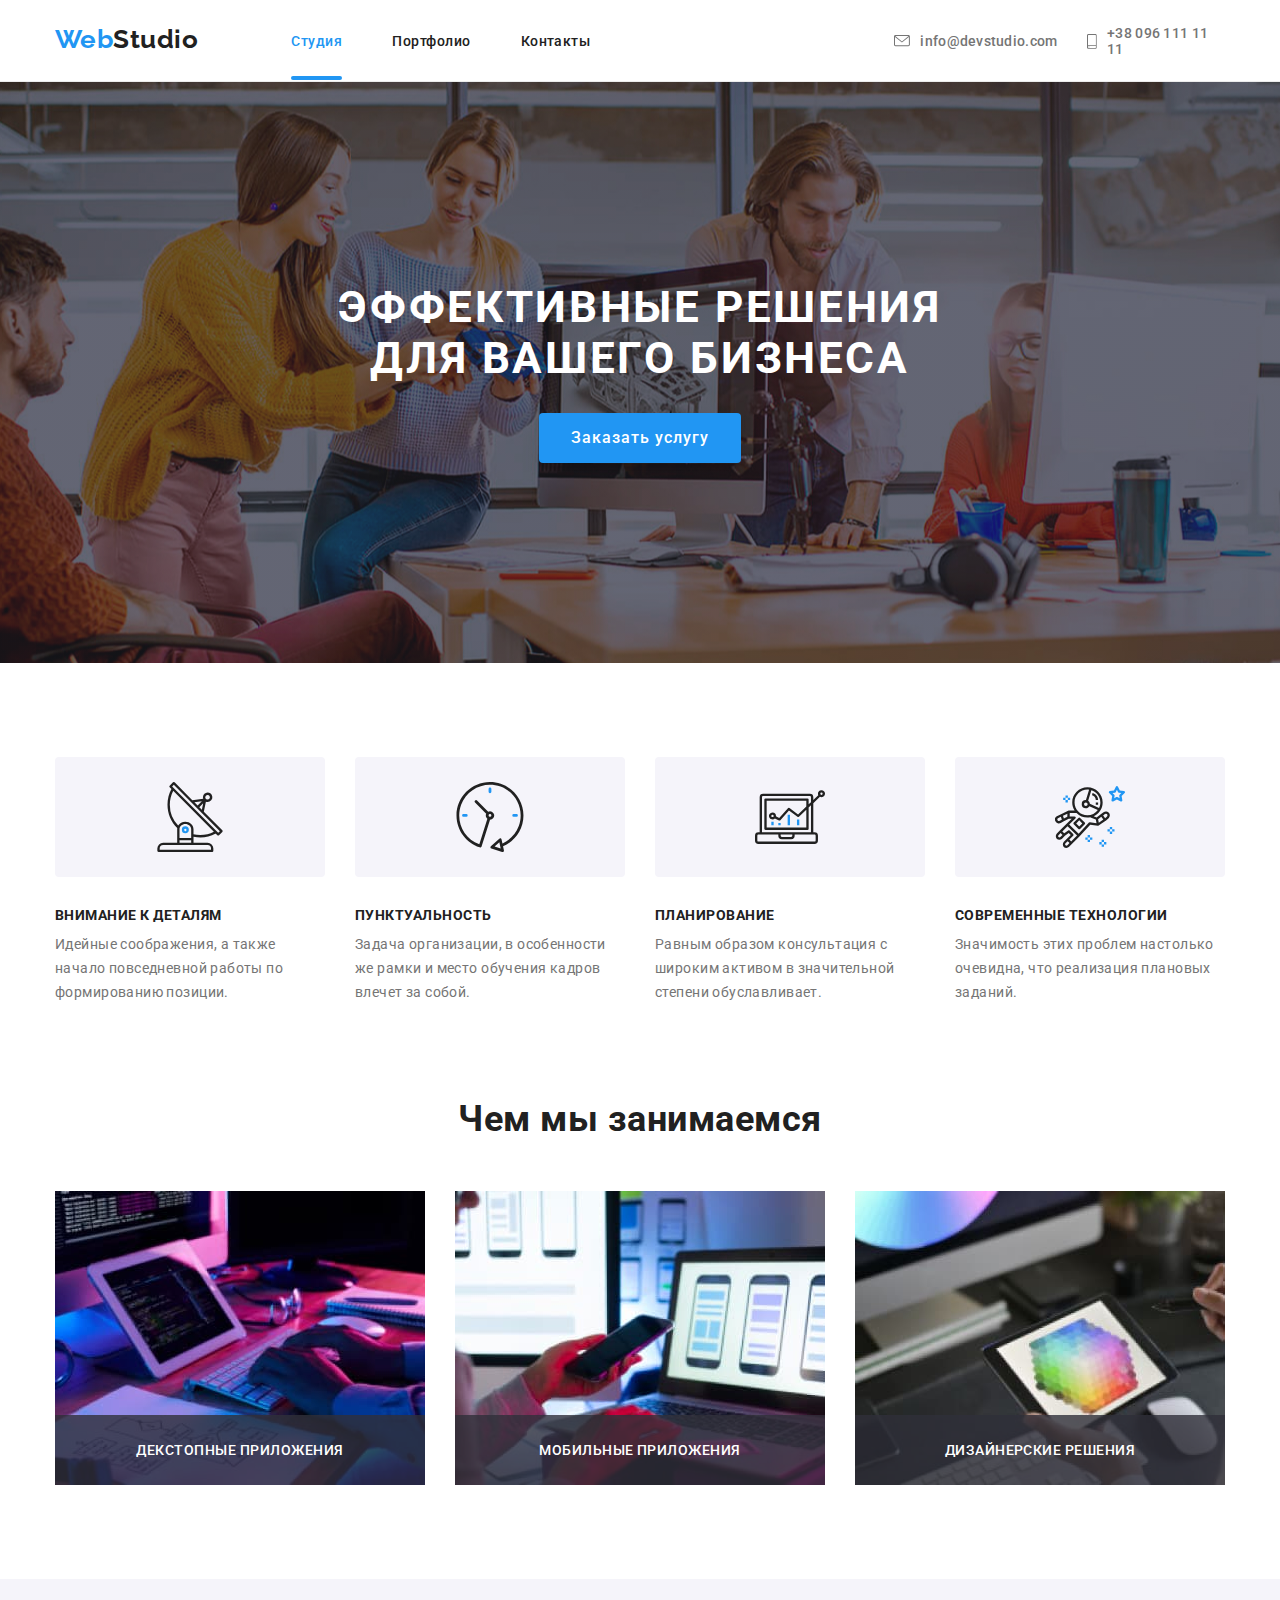
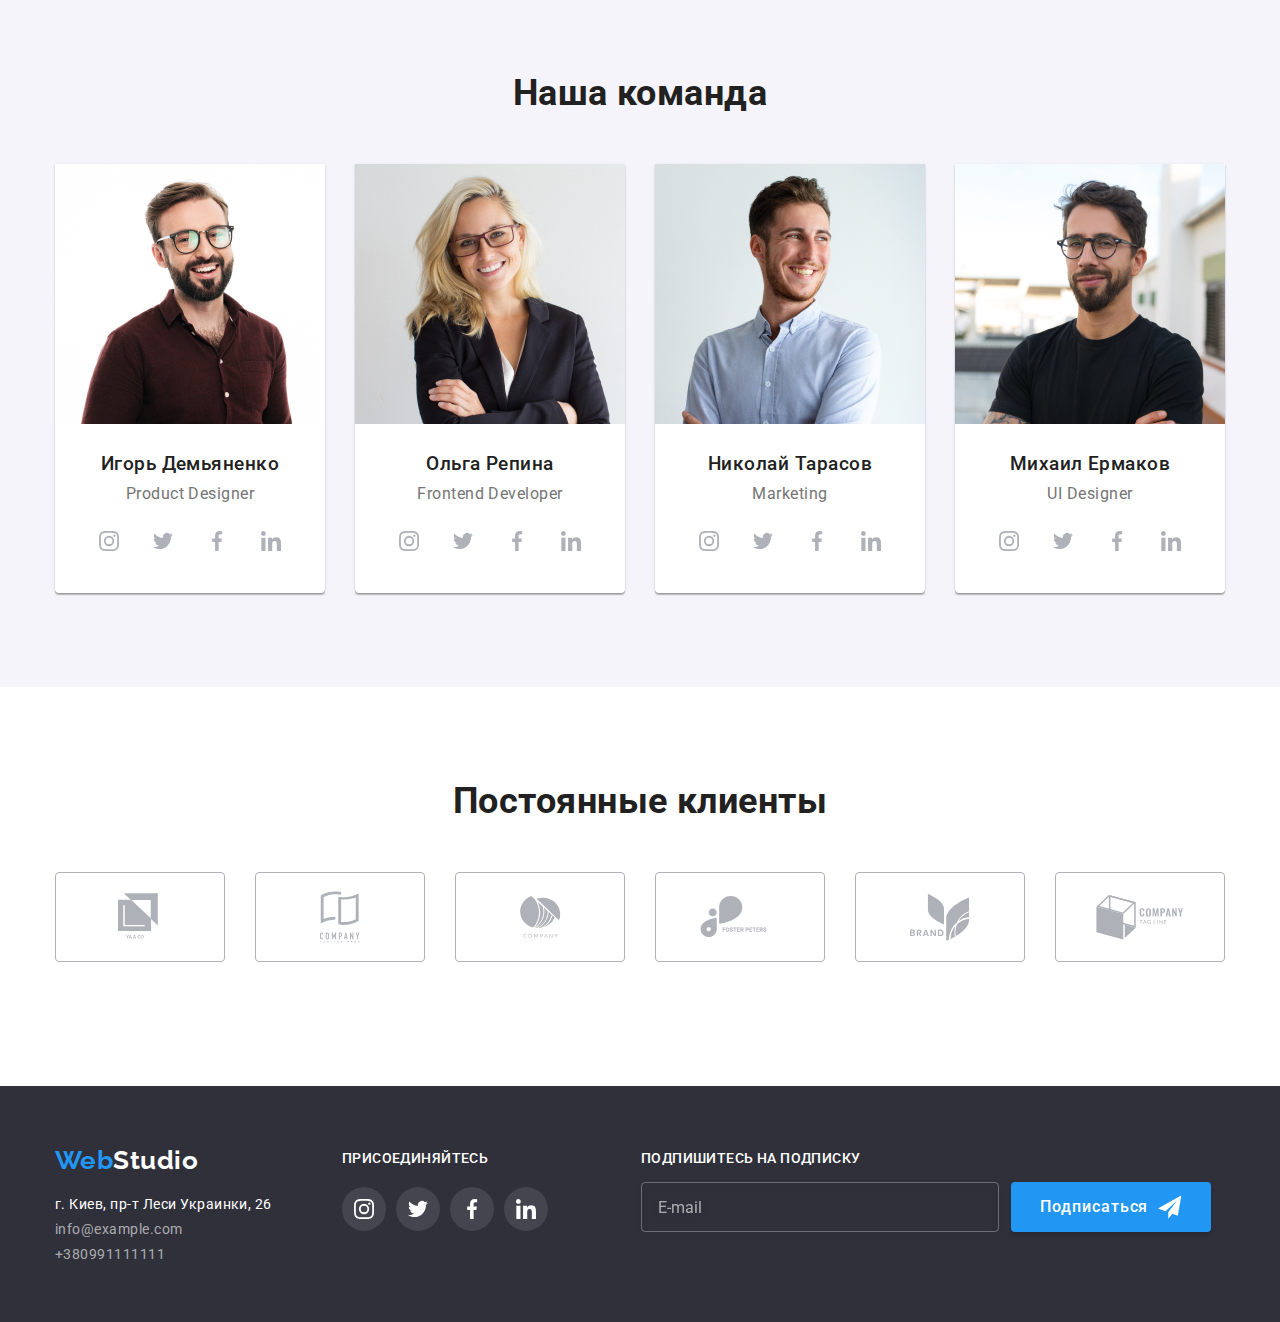
==== commit 8bab64b7: "исправляет мелкие ошибки футера" ====
--- a/index.html
+++ b/index.html
@@ -359,7 +359,7 @@
             <a href="tel:+380991111111" class="address__item">+380991111111</a>
           </address>
         </div>
-        <div class="social-links">
+        <div class="social-links social-links--footer">
           <h2 class="social-links__title">Присоединяйтесь</h2>
           <ul class="list social-links__grid">
             <li class="social-links__item">
--- a/css/main.min.css
+++ b/css/main.min.css
@@ -1,2 +1,2 @@
-/*! modern-normalize v1.0.0 | MIT License | https://github.com/sindresorhus/modern-normalize */*,*::before,*::after{box-sizing:border-box}:root{-moz-tab-size:4;tab-size:4}html{line-height:1.15;-webkit-text-size-adjust:100%}body{margin:0}body{font-family:system-ui,-apple-system,"Segoe UI",Roboto,Helvetica,Arial,sans-serif,"Apple Color Emoji","Segoe UI Emoji"}hr{height:0;color:inherit}abbr[title]{text-decoration:underline dotted}b,strong{font-weight:bolder}code,kbd,samp,pre{font-family:ui-monospace, SFMono-Regular, Consolas, 'Liberation Mono', Menlo, monospace;font-size:1em}small{font-size:80%}sub,sup{font-size:75%;line-height:0;position:relative;vertical-align:baseline}sub{bottom:-0.25em}sup{top:-0.5em}table{text-indent:0;border-color:inherit}button,input,optgroup,select,textarea{font-family:inherit;font-size:100%;line-height:1.15;margin:0}button,select{text-transform:none}button,[type='button'],[type='reset'],[type='submit']{-webkit-appearance:button}::-moz-focus-inner{border-style:none;padding:0}:-moz-focusring{outline:1px dotted ButtonText}:-moz-ui-invalid{box-shadow:none}legend{padding:0}progress{vertical-align:baseline}::-webkit-inner-spin-button,::-webkit-outer-spin-button{height:auto}[type='search']{-webkit-appearance:textfield;outline-offset:-2px}::-webkit-search-decoration{-webkit-appearance:none}::-webkit-file-upload-button{-webkit-appearance:button;font:inherit}summary{display:list-item}h1,h2,h3,p{margin:0px;padding:0px}img{display:block;width:100%;height:auto}a{text-decoration:none}.is-hidden{display:none}.list{list-style:none;margin:0px;padding:0px}.flexbox{display:flex}.justify-center{align-items:center;justify-content:flex-end}.container{width:auto;max-width:1200px;padding:0px 15px 0 15px;margin-top:0px;margin-bottom:0px;margin-right:auto;margin-left:auto;justify-content:space-between}@media screen and (max-width: 767px){.container{width:100%}}.page-header{position:relative;width:100%;background-color:#fff;padding-top:10px;padding-bottom:9px;border-bottom:1px solid #ececec;display:flex}@media screen and (min-width: 768px){.page-header{padding-top:21px;padding-bottom:20px}}@media screen and (min-width: 1200px){.page-header{padding-top:25px;padding-bottom:24px}}.menu-container{display:flex}@media screen and (max-width: 767px){.menu-container{box-shadow:0px 4px 8px rgba(0,0,0,0.04),0px 2px 4px rgba(0,0,0,0.08),0px 1px 3px rgba(0,0,0,0.16);display:none;text-align:center;position:absolute;padding-top:60px;padding-bottom:60px;top:60px;left:0;margin-left:auto;margin-right:auto;width:100%;background-color:#fff;z-index:50}.menu-container.is-open{display:block}}@media screen and (max-width: 767px){.main-nav{display:flex;justify-content:center}}@media screen and (min-width: 768px){.main-nav{margin-right:84px;align-items:center;justify-content:flex-end}}@media screen and (min-width: 1200px){.main-nav{margin-right:304px}}@media screen and (min-width: 768px){.main-nav__list{margin-left:93px}}@media screen and (max-width: 767px){.main-nav__list{display:block}}@media screen and (min-width: 768px){.main-nav__item:not(:last-child){margin-right:50px}}.main-nav__link{display:inline-block;text-decoration:none;color:#212121;font-weight:500;font-size:14px;margin-bottom:40px;transition:all 250ms cubic-bezier(0.4, 0, 0.2, 1) 0s}.main-nav__link:hover,.main-nav__link:focus{color:#2196f3}@media screen and (min-width: 768px){.main-nav__link{display:block;margin:0}}@media screen and (max-width: 767px){.main-nav__link{position:relative;font-size:18px}}.link--current{color:#2196f3}@media screen and (min-width: 767px){.link--current{position:relative}}.link--current:after{content:'';position:absolute;background-color:#2196f3;height:4px;border-radius:4px;width:100%;bottom:-10px;left:0}@media screen and (min-width: 768px) and (max-width: 1199px){.link--current:after{left:0;bottom:-32px}}@media screen and (min-width: 1200px){.link--current:after{bottom:-31px}}@media screen and (max-width: 767px){.header-contacts{display:flex;flex-direction:column}}@media screen and (min-width: 768px) and (max-width: 1199px){.header-contacts{display:flex;flex-direction:column;align-items:flex-start}}@media screen and (min-width: 1200px){.header-contacts{display:flex}}.header-contacts__link{display:flex;flex-direction:row;align-items:center;font-weight:500;font-size:12px;color:#757575;transition:all 250ms cubic-bezier(0.4, 0, 0.2, 1) 0s}@media screen and (max-width: 767px){.header-contacts__link{font-size:18px}}.header-contacts__link:hover,.header-contacts__link:focus{color:#2196f3;text-decoration:underline}@media screen and (min-width: 1200px){.header-contacts__link{font-size:14px;inline-size:1.14;letter-spacing:0.02em}}@media screen and (min-width: 767px){.header-contacts__item{display:flex;justify-content:center;align-items:center}}@media screen and (max-width: 767px){.header-contacts__item{margin-top:16px;margin-right:auto;margin-left:auto}.header-contacts__item:first-child{margin-top:20px}}@media screen and (min-width: 768px) and (max-width: 1199px){.header-contacts__item:not(:last-child){margin-bottom:10px}}@media screen and (min-width: 1200px){.header-contacts__item:not(:last-child){margin-right:30px}}.header-contacts__icon{display:block;margin-right:10px;fill:#757575;transition:all 250ms cubic-bezier(0.4, 0, 0.2, 1) 0s}.header-contacts__link:hover .header-contacts__icon,.header-contacts__link:focus .header-contacts__icon{fill:#2196f3}.menu-button{border-style:none;border:none;background-color:#ffffff;width:40px;height:40px;padding:auto}@media screen and (min-width: 767px){.menu-button{display:none}}.menu-button .icon-cross{display:none}.menu-button.is-open .icon-cross{display:block}.menu-button.is-open .icon-menu{display:none}.logo{text-decoration:none;color:#212121;font-family:Raleway, sans-serif;font-weight:700;font-size:24px;display:flex;justify-content:center;align-items:center}@media screen and (min-width: 1200px){.logo{font-size:26px;inline-size:1.2}}.btn{text-decoration:none;border-radius:4px;border-style:none;cursor:pointer;font-weight:500;font-size:16px;line-height:1.87;letter-spacing:0.06em;background-color:#2196f3;box-shadow:0px 4px 4px rgba(0,0,0,0.15);color:#fff;transition:all 250ms cubic-bezier(0.4, 0, 0.2, 1) 0s}@media screen and (min-width: 1200px){.social-links{margin-top:60px;margin-right:93px;text-align:left}}@media screen and (max-width: 767px){.social-links{margin-top:60px}}@media screen and (min-width: 768px){.social-links{margin-top:5px}}.social-links__grid{display:flex;width:206px;margin-left:auto;margin-right:auto}.social-links__title{margin-bottom:20px;font-weight:500;font-size:14px;line-height:1.14;letter-spacing:0.03em;text-transform:uppercase;color:#fff}.social-links__item{margin-right:10px;flex-basis:calc((100% - 3 * 10px) / 4)}.social-links__item:last-child{margin-right:0px}.social-links__link{display:flex;align-items:center;width:44px;height:44px;justify-content:center;fill:#fff;background-color:rgba(255,255,255,0.1);border-radius:50%;transition:cubic-bezier(0.4, 0, 0.2, 1);transition-duration:250ms}.social-links__link:hover,.social-links__link:focus{background-color:#2196f3;border-radius:50%}body{color:#757575;background-color:#fff;font-family:Roboto;letter-spacing:0.03em;font-style:normal;font-weight:400}.section__title{color:#212121;font-size:28px;font-weight:700}@media screen and (min-width: 1200px){.section__title{font-size:36px}}.hero{background-color:#c4c4c4;padding-top:118px;padding-bottom:118px;background-image:linear-gradient(rgba(47,48,58,0.4) 50%, rgba(47,48,58,0.4) 50%),url(../images/mobile/hero-bg.jpg);background-position:center, center;background-repeat:no-repeat, no-repeat;background-size:cover, cover}@media screen and (min-device-pixel-ratio: 2), screen and (min-resolution: 192dpi), screen and (min-resolution: 2dppx){.hero{background-image:linear-gradient(rgba(47,48,58,0.4) 50%, rgba(47,48,58,0.4) 50%),url(../images/mobile/hero-bg@2x.jpg)}}@media screen and (min-width: 768px) and (max-width: 1199px){.hero{background-image:linear-gradient(rgba(47,48,58,0.4) 50%, rgba(47,48,58,0.4) 50%),url(../images/tablet/hero-bg.jpg)}}@media screen and (min-width: 768px) and (max-width: 1199px) and (min-device-pixel-ratio: 2), screen and (min-width: 768px) and (max-width: 1199px) and (min-resolution: 192dpi), screen and (min-width: 768px) and (max-width: 1199px) and (min-resolution: 2dppx){.hero{background-image:linear-gradient(rgba(47,48,58,0.4) 50%, rgba(47,48,58,0.4) 50%),url(../images/tablet/hero-bg@2x.jpg)}}@media screen and (min-width: 1200px){.hero{background-image:linear-gradient(rgba(47,48,58,0.4) 50%, rgba(47,48,58,0.4) 50%),url(../images/desktop/hero-bg.jpg);background-position:center, center;background-repeat:no-repeat, no-repeat;background-size:1600px, 1600px;padding-top:200px;padding-bottom:200px}}@media screen and (min-width: 1200px) and (min-device-pixel-ratio: 2), screen and (min-width: 1200px) and (min-resolution: 192dpi), screen and (min-width: 1200px) and (min-resolution: 2dppx){.hero{background-image:linear-gradient(rgba(47,48,58,0.4) 50%, rgba(47,48,58,0.4) 50%),url(../images/desktop/hero-bg@2x.jpg)}}.hero__container{text-align:center;width:100%}.hero__title{text-decoration:none;font-weight:700;font-size:26px;inline-size:1.62;color:#fff;text-align:center;text-transform:uppercase;letter-spacing:0.06em}@media screen and (min-width: 1200px){.hero__title{font-size:44px}}.btn--hero{display:inline-block;text-decoration:none;padding:10px 32px;margin-top:30px}.features__image-container{width:auto;background-color:#f5f4fa;border-radius:4px;margin-bottom:30px;padding:25px 100px;display:flex;align-items:center;justify-content:center}.features-section{padding-top:60px;padding-bottom:60px}@media screen and (min-width: 1200px){.features-section{padding-top:94px;padding-bottom:94px}}@media screen and (min-width: 768px){.features{display:flex;flex-direction:row;flex-wrap:wrap}}.features__title{color:#212121;text-transform:uppercase;font-size:16px;font-weight:700}@media screen and (max-width: 1199px){.features__title{text-align:center}}@media screen and (min-width: 1200px){.features__title{font-size:14px}}.features__text{font-weight:400;margin-top:10px;line-height:1.71;letter-spacing:0.03em;font-size:14px}@media screen and (max-width: 1199px){.features__grid:not(:last-child){margin-bottom:30px}}@media screen and (min-width: 480px){.features__grid{min-width:450px}}@media screen and (min-width: 768px) and (max-width: 1199px){.features__grid{flex-basis:calc((100% - 1 * 30px) / 2);min-width:354px;margin-right:30px}.features__grid:nth-child(2n){margin-right:0px}}@media screen and (min-width: 1200px){.features__grid{flex-basis:calc((100% - 3 * 30px) / 4);min-width:270px;margin-right:30px}.features__grid:last-child{margin-right:0px}}.our-work__section{padding-top:0px;padding-bottom:94px;text-align:center}@media screen and (max-width: 1199px){.our-work__section{display:none}}.our-work__grid{display:flex;flex-direction:row;flex-wrap:wrap;margin-top:50px}.our-work__item{display:flex;position:relative;margin-right:30px;flex-basis:calc((100% - 2 * 30px) / 3)}.our-work__item:nth-child(3n){margin-right:0px}.our-work__overlay{display:flex;position:absolute;bottom:0;align-items:center;justify-content:center;background-color:rgba(47,48,58,0.8);width:100%;height:70px;font-weight:500;font-size:14px;text-transform:uppercase;color:#fff}.team-section{background-color:#f5f4fa;text-align:center;padding-top:60px;padding-bottom:60px}@media screen and (min-width: 1200px){.team-section{padding-top:94px;padding-bottom:94px}}.team-grid{margin-top:30px;margin-left:auto;margin-right:auto}@media screen and (min-width: 480px){.team-grid{display:flex;flex-wrap:wrap;align-items:center}}@media screen and (min-width: 768px){.team-grid{display:flex;flex-wrap:wrap;margin-right:0;margin-left:0;justify-content:center}}@media screen and (min-width: 1200px){.team-grid{margin-top:50px;display:flex;flex-wrap:nowrap}}.team-grid__item{margin-bottom:30px}@media screen and (min-width: 768px) and (max-width: 1199px){.team-grid__item{margin-right:30px;margin-bottom:30px;flex-basis:calc((100% - 1 * 30px) / 2)}.team-grid__item:nth-child(2n){margin-right:0px}.team-grid__item:nth-child(n+3){margin-bottom:0px}}@media screen and (min-width: 1200px){.team-grid__item{margin-right:30px;margin-bottom:0;flex-basis:calc((100% - 3 * 30px) / 4)}.team-grid__item:nth-child(4n){margin-right:0px}}.team-grid__card{padding-bottom:24px;width:100%;height:auto;background-color:#fff;box-shadow:0px 1px 3px rgba(0,0,0,0.12),0px 1px 1px rgba(0,0,0,0.14),0px 2px 1px rgba(0,0,0,0.2);border-radius:0px 0px 4px 4px}@media screen and (min-width: 1200px){.team-grid__card{padding-bottom:30px}}.team-grid__name{margin-top:30px;color:#212121;font-weight:500}.team-grid__position{margin-top:10px;font-weight:400}.team__social-container{width:206px;margin-right:auto;margin-left:auto;padding-top:16px}.team__link{border-radius:50%;background-color:#fff;transition:all 250ms cubic-bezier(0.4, 0, 0.2, 1) 0s}.team__link:hover,.team__link:focus{background-color:#2196f3}.team__link--icon{transition:all 250ms cubic-bezier(0.4, 0, 0.2, 1) 0s;fill:#afb1b8}.team__link:hover .team__link--icon,.team__link:focus .team__link--icon{fill:#fff}.custumers-container{text-align:center;padding-top:60px;padding-bottom:60px}@media screen and (min-width: 1200px){.custumers-container{padding-top:94px;padding-bottom:94px}}.custumers-grid{margin-top:50px}@media screen and (max-width: 479px){.custumers-grid{display:flex;flex-direction:column;align-items:center}}@media screen and (min-width: 480px){.custumers-grid{display:flex;flex-wrap:wrap;justify-content:center}}.custumers-grid__item{width:210px;height:90px;align-items:center;justify-content:center;border:1px solid #afb1b8;border-radius:4px;transition:all 250ms cubic-bezier(0.4, 0, 0.2, 1) 0s}.custumers-grid__item:not(:last-child){margin-bottom:10px}@media screen and (min-width: 480px){.custumers-grid__item{flex-basis:calc((100% - 1 * 30px) / 2);margin-bottom:30px}.custumers-grid__item:nth-child(odd){margin-right:30px}}@media screen and (min-width: 768px){.custumers-grid__item{flex-basis:calc((100% - 2 * 30px) / 3);max-width:226px;margin-bottom:30px;margin-right:30px}.custumers-grid__item:nth-child(3n+3){margin-right:0px}}@media screen and (min-width: 1200px){.custumers-grid__item{flex-basis:calc((100% - 5 * 30px) / 6)}.custumers-grid__item:nth-child(odd){margin-right:30px;margin-bottom:30px}}@media screen and (min-width: 768px){.custumers-grid__item{display:flex;flex-wrap:wrap}}@media screen and (min-width: 1200px){.custumers-grid__item{display:flex;flex-wrap:nowrap}}.custumers-grid__item:last-child{margin-right:0}.custumers-grid__item:hover,.custumers-grid__item:focus{border-color:#2196f3;fill:#2196f3}.custumers-grid__icon{transition:all 250ms cubic-bezier(0.4, 0, 0.2, 1) 0s;fill:#afb1b8}.custumers-grid__item:hover .custumers-grid__icon,.custumers-grid__item:focus .custumers-grid__icon{border-color:#2196f3;fill:#2196f3}.custumers-grid__link{display:flex;align-items:center;justify-content:center;width:100%;height:100%}.backdrop{position:fixed;top:0;left:0;height:100%;width:100%;background-color:rgba(0,0,0,0.2);z-index:100;display:flex;justify-content:center;align-items:center}.is-hidden{display:none}.modal{box-shadow:0px 1px 3px rgba(0,0,0,0.12),0px 1px 1px rgba(0,0,0,0.14),0px 2px 1px rgba(0,0,0,0.2);border-radius:4px;position:fixed;max-width:450px;min-width:350px;height:608px;background:#ffffff;padding:40px;z-index:101;animation:backIn 2s linear 0s 1;text-align:center;margin:15px}@media screen and (min-width: 1199px){.modal{max-width:528px;height:581px}}.modal__title{font-size:20px;font-weight:700;font-size:20px;color:#212121;margin-bottom:12px}@keyframes backIn{0%{transform:scale(0.1);transform:translate(0, -1200px);opacity:0.7}70%{transform:scale(0.7);opacity:0.9}100%{transform:scale(1);transform:translate(0);opacity:1}}.modal-btn{position:absolute;height:30px;width:30px;border-style:none;border:1px solid rgba(0,0,0,0.1);border-radius:50%;background-color:#fff;cursor:pointer;padding:0;margin:0;top:8px;right:8px}.modal-btn__icon{width:11px;height:11px}.modal-btn:hover .modal-btn__icon{fill:#2196f3;transition:250ms cubic-bezier(0.4, 0, 0.2, 1)}.form-feedback{display:flex;flex-direction:column;text-align:left}.form-field{position:relative;margin-bottom:10px;font-size:12px;letter-spacing:0.01em}.form-field__title{display:block;margin-bottom:4px;font-size:12px}.form-field__input{display:block;position:relative;padding:12px 35px;width:100%;font-size:13px;border:1px solid rgba(33,33,33,0.2);box-sizing:border-box;border-radius:4px;transition:250ms cubic-bezier(0.4, 0, 0.2, 1)}.form-field__input:focus{outline-color:#2196f3;fill:#2196f3}.form-field__icon{position:absolute;left:3%;top:55%;transition:250ms cubic-bezier(0.4, 0, 0.2, 1)}.form-field__input:focus+.form-field__icon{outline-color:#2196f3;fill:#2196f3}.form-textarea{resize:none;width:100%;height:120px;padding:12px 16px;margin-bottom:20px;font-size:14px;line-height:1.14;letter-spacing:0.01em;border:1px solid rgba(33,33,33,0.2);box-sizing:border-box;border-radius:4px;transition:250ms cubic-bezier(0.4, 0, 0.2, 1)}.form-textarea:focus{outline-color:#2196f3}.checkbox{position:relative;margin-right:0px;text-align:right}@media screen and (min-width: 1200px){.checkbox{margin-right:12px}}.checkbox__checked{position:absolute;top:62%;transform:translateY(-70%);left:5px;width:16px;height:15px;border:2px solid #212121;border-radius:2px}@media screen and (max-width: 1199px){.checkbox__checked{left:0px;text-align:right}}.checkbox__label{font-size:14px;line-height:1.71;letter-spacing:0.03em;user-select:none}@media screen and (max-width: 1199px){.checkbox__label{font-size:12px}}.checkbox__input:checked+.checkbox__checked{background-color:#2196f3;border-color:#2196f3;background-image:url(../images/checkbox-sign.svg);background-position:center}.submit--btn{margin-left:auto;margin-right:auto;margin-top:30px;padding:10px 55px}.our-work{text-align:center;padding-top:60px;padding-bottom:60px}@media screen and (min-width: 1200px){.our-work{padding-top:94px;padding-bottom:94px}}.btn--portfolio{padding:6px 22px;background-color:#f5f4fa;color:#212121;box-shadow:none;line-height:1.62}.btn--portfolio:hover,.btn--portfolio:focus{background-color:#2196f3;box-shadow:0px 3px 1px rgba(0,0,0,0.1),0px 1px 2px rgba(0,0,0,0.08),0px 2px 2px rgba(0,0,0,0.12);color:#fff}.our-work-container{margin-top:34px}.card-grid{flex-wrap:wrap;flex-direction:row}.card-grid__item{padding-right:30px;padding-bottom:30px}@media screen and (min-width: 1200px){.card-grid__item{flex-basis:calc((100% - 2 * 30px) / 3)}}@media screen and (min-width: 768px) and (max-width: 1199px){.card-grid__item{flex-basis:calc((100% - 1 * 30px) / 2)}}.card-grid__item:nth-child(3+1){padding-right:0px}.card-grid__container{position:relative;transition:all 250ms cubic-bezier(0.4, 0, 0.2, 1) 0ms;overflow:hidden;z-index:5}.card-grid__container:hover,.card-grid__container:focus{box-shadow:0px 1px 1px rgba(0,0,0,0.12),0px 4px 4px rgba(0,0,0,0.06),1px 4px 6px rgba(0,0,0,0.16)}.card-grid__img-overlay{display:flex;padding:40px 24px;position:absolute;background-color:rgba(33,150,243,0.9);width:100%;height:294px;top:0;left:0;text-align:left;font-size:18px;line-height:1.56;color:#fff;transform:translateY(100%);transition:transform 250ms cubic-bezier(0.4, 0, 0.2, 1) 0ms;z-index:1}@media screen and (min-width: 1200px){.card-grid__img-overlay{padding:63px 24px}}.card-grid__container:hover .card-grid__img-overlay,.card-grid__container:focus .card-grid__img-overlay{transform:translateY(0);transition-delay:100ms}.card-grid__wrapper{position:absolute;bottom:0;width:370px;height:110px;background-color:#fff;z-index:3}.card-tag{padding:20px 24px;text-align:left;border:1px solid #eeeeee;border-top:none;position:relative;z-index:4}.card-tag__title{text-align:left;color:#212121;font-size:18px;line-height:2;letter-spacing:0.06em}.card-tag__text{text-align:left;margin-top:4px;color:#757575;font-size:16px;line-height:1.87}.accent{color:#2196f3}.footer{background-color:#2f303a;padding-top:60px;padding-bottom:60px;text-align:center}.footer--logo{color:#fff}@media screen and (min-width: 768px){.footer-container{display:flex;flex-wrap:wrap;justify-content:center}}@media screen and (min-width: 1200px){.footer-container{flex-wrap:nowrap;justify-content:left}}.adress-container{color:#fff}@media screen and (min-width: 1200px){.adress-container{margin-right:70px;text-align:left;font-size:14px}}@media screen and (min-width: 768px) and (max-width: 1199px){.adress-container{margin-right:70px;width:50%}}.address{font-weight:400;font-style:normal;color:#fff;margin-top:20px}.address__text{display:block}.address__item{display:block;text-decoration:none;font-weight:400;font-size:14px;color:rgba(255,255,255,0.6);margin-top:9px}.address__item:hover,.address__item:focus{color:#2196f3;text-decoration:underline}@media screen and (max-width: 767px){.subscribe{margin-top:60px}}@media screen and (min-width: 768px) and (max-width: 1199px){.subscribe{min-width:450px;margin-top:60px}}@media screen and (min-width: 1200px){.subscribe{text-align:left}}.subscribe__title{font-weight:500;font-size:14px;line-height:1.14;letter-spacing:0.03em;text-transform:uppercase;color:#fff}@media screen and (min-width: 1200px){.subscribe__title{margin-top:5px}}.subscribe-form{margin-top:20px;margin-left:auto;margin-right:auto;position:relative}@media screen and (min-width: 768) and (max-width: 1199px){.subscribe-form{width:100%}}@media screen and (min-width: 1200px){.subscribe-form{margin-top:15px;display:flex}}.subscribe-form__input{width:100%;height:50px;padding:15px 16px;background-color:transparent;border-style:none;border:1px solid rgba(255,255,255,0.3);filter:drop-shadow(0px 4px 4px rgba(0,0,0,0.15));border-radius:4px;font-size:16px;line-height:1.25;color:#fff;transition:250ms cubic-bezier(0.4, 0, 0.2, 1)}@media screen and (min-width: 1200px){.subscribe-form__input{min-width:358px;width:100%}}.subscribe-form__input::placeholder{color:rgba(255,255,255,0.6)}.subscribe-form__input:focus{border-color:#fff}.subscribe-form__btn{margin-left:auto;margin-right:auto;margin-top:20px;display:flex;align-items:center;border-style:none;cursor:pointer;text-align:left;padding:10px 29px;width:200px;height:50px;background:#2196f3;box-shadow:0px 4px 4px rgba(0,0,0,0.15);border-radius:4px;font-weight:500;font-size:16px;line-height:1.87;letter-spacing:0.06em;color:#fff}@media screen and (min-width: 1200px){.subscribe-form__btn{margin-left:12px;margin-top:0}}.subscribe-form__btn--icon{width:24px;height:24px;margin-left:10px}
+/*! modern-normalize v1.0.0 | MIT License | https://github.com/sindresorhus/modern-normalize */*,*::before,*::after{box-sizing:border-box}:root{-moz-tab-size:4;tab-size:4}html{line-height:1.15;-webkit-text-size-adjust:100%}body{margin:0}body{font-family:system-ui,-apple-system,"Segoe UI",Roboto,Helvetica,Arial,sans-serif,"Apple Color Emoji","Segoe UI Emoji"}hr{height:0;color:inherit}abbr[title]{text-decoration:underline dotted}b,strong{font-weight:bolder}code,kbd,samp,pre{font-family:ui-monospace, SFMono-Regular, Consolas, 'Liberation Mono', Menlo, monospace;font-size:1em}small{font-size:80%}sub,sup{font-size:75%;line-height:0;position:relative;vertical-align:baseline}sub{bottom:-0.25em}sup{top:-0.5em}table{text-indent:0;border-color:inherit}button,input,optgroup,select,textarea{font-family:inherit;font-size:100%;line-height:1.15;margin:0}button,select{text-transform:none}button,[type='button'],[type='reset'],[type='submit']{-webkit-appearance:button}::-moz-focus-inner{border-style:none;padding:0}:-moz-focusring{outline:1px dotted ButtonText}:-moz-ui-invalid{box-shadow:none}legend{padding:0}progress{vertical-align:baseline}::-webkit-inner-spin-button,::-webkit-outer-spin-button{height:auto}[type='search']{-webkit-appearance:textfield;outline-offset:-2px}::-webkit-search-decoration{-webkit-appearance:none}::-webkit-file-upload-button{-webkit-appearance:button;font:inherit}summary{display:list-item}h1,h2,h3,p{margin:0px;padding:0px}img{display:block;width:100%;height:auto}a{text-decoration:none}.is-hidden{display:none}.list{list-style:none;margin:0px;padding:0px}.flexbox{display:flex}.justify-center{align-items:center;justify-content:flex-end}.container{width:auto;max-width:1200px;padding:0px 15px 0 15px;margin-top:0px;margin-bottom:0px;margin-right:auto;margin-left:auto;justify-content:space-between}@media screen and (max-width: 767px){.container{width:100%}}.page-header{position:relative;width:100%;background-color:#fff;padding-top:10px;padding-bottom:9px;border-bottom:1px solid #ececec;display:flex}@media screen and (min-width: 768px){.page-header{padding-top:21px;padding-bottom:20px}}@media screen and (min-width: 1200px){.page-header{padding-top:25px;padding-bottom:24px}}.menu-container{display:flex}@media screen and (max-width: 767px){.menu-container{box-shadow:0px 4px 8px rgba(0,0,0,0.04),0px 2px 4px rgba(0,0,0,0.08),0px 1px 3px rgba(0,0,0,0.16);display:none;text-align:center;position:absolute;padding-top:60px;padding-bottom:60px;top:60px;left:0;margin-left:auto;margin-right:auto;width:100%;background-color:#fff;z-index:50}.menu-container.is-open{display:block}}@media screen and (max-width: 767px){.main-nav{display:flex;justify-content:center}}@media screen and (min-width: 768px){.main-nav{margin-right:84px;align-items:center;justify-content:flex-end}}@media screen and (min-width: 1200px){.main-nav{margin-right:304px}}@media screen and (min-width: 768px){.main-nav__list{margin-left:93px}}@media screen and (max-width: 767px){.main-nav__list{display:block}}@media screen and (min-width: 768px){.main-nav__item:not(:last-child){margin-right:50px}}.main-nav__link{display:inline-block;text-decoration:none;color:#212121;font-weight:500;font-size:14px;margin-bottom:40px;transition:all 250ms cubic-bezier(0.4, 0, 0.2, 1) 0s}.main-nav__link:hover,.main-nav__link:focus{color:#2196f3}@media screen and (min-width: 768px){.main-nav__link{display:block;margin:0}}@media screen and (max-width: 767px){.main-nav__link{position:relative;font-size:18px}}.link--current{color:#2196f3}@media screen and (min-width: 767px){.link--current{position:relative}}.link--current:after{content:'';position:absolute;background-color:#2196f3;height:4px;border-radius:4px;width:100%;bottom:-10px;left:0}@media screen and (min-width: 768px) and (max-width: 1199px){.link--current:after{left:0;bottom:-32px}}@media screen and (min-width: 1200px){.link--current:after{bottom:-31px}}@media screen and (max-width: 767px){.header-contacts{display:flex;flex-direction:column}}@media screen and (min-width: 768px) and (max-width: 1199px){.header-contacts{display:flex;flex-direction:column;align-items:flex-start}}@media screen and (min-width: 1200px){.header-contacts{display:flex}}.header-contacts__link{display:flex;flex-direction:row;align-items:center;font-weight:500;font-size:12px;color:#757575;transition:all 250ms cubic-bezier(0.4, 0, 0.2, 1) 0s}@media screen and (max-width: 767px){.header-contacts__link{font-size:18px}}.header-contacts__link:hover,.header-contacts__link:focus{color:#2196f3;text-decoration:underline}@media screen and (min-width: 1200px){.header-contacts__link{font-size:14px;inline-size:1.14;letter-spacing:0.02em}}@media screen and (min-width: 767px){.header-contacts__item{display:flex;justify-content:center;align-items:center}}@media screen and (max-width: 767px){.header-contacts__item{margin-top:16px;margin-right:auto;margin-left:auto}.header-contacts__item:first-child{margin-top:20px}}@media screen and (min-width: 768px) and (max-width: 1199px){.header-contacts__item:not(:last-child){margin-bottom:10px}}@media screen and (min-width: 1200px){.header-contacts__item:not(:last-child){margin-right:30px}}.header-contacts__icon{display:block;margin-right:10px;fill:#757575;transition:all 250ms cubic-bezier(0.4, 0, 0.2, 1) 0s}.header-contacts__link:hover .header-contacts__icon,.header-contacts__link:focus .header-contacts__icon{fill:#2196f3}.menu-button{border-style:none;border:none;background-color:#ffffff;width:40px;height:40px;padding:auto}@media screen and (min-width: 767px){.menu-button{display:none}}.menu-button .icon-cross{display:none}.menu-button.is-open .icon-cross{display:block}.menu-button.is-open .icon-menu{display:none}.logo{text-decoration:none;color:#212121;font-family:Raleway, sans-serif;font-weight:700;font-size:24px;display:block}@media screen and (min-width: 1200px){.logo{font-size:26px;inline-size:1.2}}.btn{text-decoration:none;border-radius:4px;border-style:none;cursor:pointer;font-weight:500;font-size:16px;line-height:1.87;letter-spacing:0.06em;background-color:#2196f3;box-shadow:0px 4px 4px rgba(0,0,0,0.15);color:#fff;transition:all 250ms cubic-bezier(0.4, 0, 0.2, 1) 0s}@media screen and (min-width: 1200px){.social-links{margin-top:60px;margin-right:93px;text-align:left}}@media screen and (max-width: 767px){.social-links{margin-top:60px}}@media screen and (min-width: 768px){.social-links{margin-top:5px}}@media screen and (min-width: 768px) and (max-width: 1199px){.social-links{margin-right:auto}}.social-links__grid{display:flex;max-width:206px;margin-left:auto;margin-right:auto}.social-links__title{margin-bottom:20px;font-weight:500;font-size:14px;line-height:1.14;letter-spacing:0.03em;text-transform:uppercase;color:#fff}.social-links__item{margin-right:10px;flex-basis:calc((100% - 3 * 10px) / 4)}.social-links__item:last-child{margin-right:0px}.social-links__link{display:flex;align-items:center;width:44px;height:44px;justify-content:center;fill:#fff;background-color:rgba(255,255,255,0.1);border-radius:50%;transition:cubic-bezier(0.4, 0, 0.2, 1);transition-duration:250ms}.social-links__link:hover,.social-links__link:focus{background-color:#2196f3;border-radius:50%}body{color:#757575;background-color:#fff;font-family:Roboto;letter-spacing:0.03em;font-style:normal;font-weight:400}.section__title{color:#212121;font-size:28px;font-weight:700}@media screen and (min-width: 1200px){.section__title{font-size:36px}}.hero{background-color:#c4c4c4;padding-top:118px;padding-bottom:118px;background-image:linear-gradient(rgba(47,48,58,0.4) 50%, rgba(47,48,58,0.4) 50%),url(../images/mobile/hero-bg.jpg);background-position:center, center;background-repeat:no-repeat, no-repeat;background-size:cover, cover}@media screen and (min-device-pixel-ratio: 2), screen and (min-resolution: 192dpi), screen and (min-resolution: 2dppx){.hero{background-image:linear-gradient(rgba(47,48,58,0.4) 50%, rgba(47,48,58,0.4) 50%),url(../images/mobile/hero-bg@2x.jpg)}}@media screen and (min-width: 768px) and (max-width: 1199px){.hero{background-image:linear-gradient(rgba(47,48,58,0.4) 50%, rgba(47,48,58,0.4) 50%),url(../images/tablet/hero-bg.jpg)}}@media screen and (min-width: 768px) and (max-width: 1199px) and (min-device-pixel-ratio: 2), screen and (min-width: 768px) and (max-width: 1199px) and (min-resolution: 192dpi), screen and (min-width: 768px) and (max-width: 1199px) and (min-resolution: 2dppx){.hero{background-image:linear-gradient(rgba(47,48,58,0.4) 50%, rgba(47,48,58,0.4) 50%),url(../images/tablet/hero-bg@2x.jpg)}}@media screen and (min-width: 1200px){.hero{background-image:linear-gradient(rgba(47,48,58,0.4) 50%, rgba(47,48,58,0.4) 50%),url(../images/desktop/hero-bg.jpg);background-position:center, center;background-repeat:no-repeat, no-repeat;background-size:1600px, 1600px;padding-top:200px;padding-bottom:200px}}@media screen and (min-width: 1200px) and (min-device-pixel-ratio: 2), screen and (min-width: 1200px) and (min-resolution: 192dpi), screen and (min-width: 1200px) and (min-resolution: 2dppx){.hero{background-image:linear-gradient(rgba(47,48,58,0.4) 50%, rgba(47,48,58,0.4) 50%),url(../images/desktop/hero-bg@2x.jpg)}}.hero__container{text-align:center;width:100%}.hero__title{text-decoration:none;font-weight:700;font-size:26px;inline-size:1.62;color:#fff;text-align:center;text-transform:uppercase;letter-spacing:0.06em}@media screen and (min-width: 1200px){.hero__title{font-size:44px}}.btn--hero{display:inline-block;text-decoration:none;padding:10px 32px;margin-top:30px}.features__image-container{width:auto;background-color:#f5f4fa;border-radius:4px;margin-bottom:30px;padding:25px 100px;display:flex;align-items:center;justify-content:center}.features-section{padding-top:60px;padding-bottom:60px}@media screen and (min-width: 1200px){.features-section{padding-top:94px;padding-bottom:94px}}@media screen and (min-width: 768px){.features{display:flex;flex-direction:row;flex-wrap:wrap}}.features__title{color:#212121;text-transform:uppercase;font-size:16px;font-weight:700}@media screen and (max-width: 1199px){.features__title{text-align:center}}@media screen and (min-width: 1200px){.features__title{font-size:14px}}.features__text{font-weight:400;margin-top:10px;line-height:1.71;letter-spacing:0.03em;font-size:14px}@media screen and (max-width: 1199px){.features__grid:not(:last-child){margin-bottom:30px}}@media screen and (min-width: 480px){.features__grid{min-width:450px}}@media screen and (min-width: 768px) and (max-width: 1199px){.features__grid{flex-basis:calc((100% - 1 * 30px) / 2);min-width:354px;margin-right:30px}.features__grid:nth-child(2n){margin-right:0px}}@media screen and (min-width: 1200px){.features__grid{flex-basis:calc((100% - 3 * 30px) / 4);min-width:270px;margin-right:30px}.features__grid:last-child{margin-right:0px}}.our-work__section{padding-top:0px;padding-bottom:94px;text-align:center}@media screen and (max-width: 1199px){.our-work__section{display:none}}.our-work__grid{display:flex;flex-direction:row;flex-wrap:wrap;margin-top:50px}.our-work__item{display:flex;position:relative;margin-right:30px;flex-basis:calc((100% - 2 * 30px) / 3)}.our-work__item:nth-child(3n){margin-right:0px}.our-work__overlay{display:flex;position:absolute;bottom:0;align-items:center;justify-content:center;background-color:rgba(47,48,58,0.8);width:100%;height:70px;font-weight:500;font-size:14px;text-transform:uppercase;color:#fff}.team-section{background-color:#f5f4fa;text-align:center;padding-top:60px;padding-bottom:60px}@media screen and (min-width: 1200px){.team-section{padding-top:94px;padding-bottom:94px}}.team-grid{margin-top:30px;margin-left:auto;margin-right:auto}@media screen and (min-width: 480px){.team-grid{display:flex;flex-wrap:wrap;align-items:center}}@media screen and (min-width: 768px){.team-grid{display:flex;flex-wrap:wrap;margin-right:0;margin-left:0;justify-content:center}}@media screen and (min-width: 1200px){.team-grid{margin-top:50px;display:flex;flex-wrap:nowrap}}.team-grid__item{margin-bottom:30px}@media screen and (min-width: 768px) and (max-width: 1199px){.team-grid__item{margin-right:30px;margin-bottom:30px;flex-basis:calc((100% - 1 * 30px) / 2)}.team-grid__item:nth-child(2n){margin-right:0px}.team-grid__item:nth-child(n+3){margin-bottom:0px}}@media screen and (min-width: 1200px){.team-grid__item{margin-right:30px;margin-bottom:0;flex-basis:calc((100% - 3 * 30px) / 4)}.team-grid__item:nth-child(4n){margin-right:0px}}.team-grid__card{padding-bottom:24px;width:100%;height:auto;background-color:#fff;box-shadow:0px 1px 3px rgba(0,0,0,0.12),0px 1px 1px rgba(0,0,0,0.14),0px 2px 1px rgba(0,0,0,0.2);border-radius:0px 0px 4px 4px}@media screen and (min-width: 1200px){.team-grid__card{padding-bottom:30px}}.team-grid__name{margin-top:30px;color:#212121;font-weight:500}.team-grid__position{margin-top:10px;font-weight:400}.team__social-container{width:206px;margin-right:auto;margin-left:auto;margin-top:15px}.team__link{border-radius:50%;background-color:#fff;transition:all 250ms cubic-bezier(0.4, 0, 0.2, 1) 0s}.team__link:hover,.team__link:focus{background-color:#2196f3}.team__link--icon{transition:all 250ms cubic-bezier(0.4, 0, 0.2, 1) 0s;fill:#afb1b8}.team__link:hover .team__link--icon,.team__link:focus .team__link--icon{fill:#fff}.custumers-container{text-align:center;padding-top:60px;padding-bottom:60px}@media screen and (min-width: 1200px){.custumers-container{padding-top:94px;padding-bottom:94px}}.custumers-grid{margin-top:50px}@media screen and (max-width: 479px){.custumers-grid{display:flex;flex-direction:column;align-items:center}}@media screen and (min-width: 480px){.custumers-grid{display:flex;flex-wrap:wrap;justify-content:center}}.custumers-grid__item{width:210px;height:90px;align-items:center;justify-content:center;border:1px solid #afb1b8;border-radius:4px;transition:all 250ms cubic-bezier(0.4, 0, 0.2, 1) 0s}.custumers-grid__item:not(:last-child){margin-bottom:10px}@media screen and (min-width: 480px){.custumers-grid__item{flex-basis:calc((100% - 1 * 30px) / 2);margin-bottom:30px}.custumers-grid__item:nth-child(odd){margin-right:30px}}@media screen and (min-width: 768px){.custumers-grid__item{flex-basis:calc((100% - 2 * 30px) / 3);max-width:226px;margin-bottom:30px;margin-right:30px}.custumers-grid__item:nth-child(3n+3){margin-right:0px}}@media screen and (min-width: 1200px){.custumers-grid__item{flex-basis:calc((100% - 5 * 30px) / 6)}.custumers-grid__item:nth-child(odd){margin-right:30px;margin-bottom:30px}}@media screen and (min-width: 768px){.custumers-grid__item{display:flex;flex-wrap:wrap}}@media screen and (min-width: 1200px){.custumers-grid__item{display:flex;flex-wrap:nowrap}}.custumers-grid__item:last-child{margin-right:0}.custumers-grid__item:hover,.custumers-grid__item:focus{border-color:#2196f3;fill:#2196f3}.custumers-grid__icon{transition:all 250ms cubic-bezier(0.4, 0, 0.2, 1) 0s;fill:#afb1b8}.custumers-grid__item:hover .custumers-grid__icon,.custumers-grid__item:focus .custumers-grid__icon{border-color:#2196f3;fill:#2196f3}.custumers-grid__link{display:flex;align-items:center;justify-content:center;width:100%;height:100%}.backdrop{position:fixed;top:0;left:0;height:100%;width:100%;background-color:rgba(0,0,0,0.2);z-index:100;display:flex;justify-content:center;align-items:center}.is-hidden{display:none}.modal{box-shadow:0px 1px 3px rgba(0,0,0,0.12),0px 1px 1px rgba(0,0,0,0.14),0px 2px 1px rgba(0,0,0,0.2);border-radius:4px;position:fixed;max-width:450px;min-width:350px;height:608px;background:#ffffff;padding:40px;z-index:101;animation:backIn 2s linear 0s 1;text-align:center;margin:15px}@media screen and (min-width: 1199px){.modal{max-width:528px;height:581px}}.modal__title{font-size:20px;font-weight:700;font-size:20px;color:#212121;margin-bottom:12px}@keyframes backIn{0%{transform:scale(0.1);transform:translate(0, -1200px);opacity:0.7}70%{transform:scale(0.7);opacity:0.9}100%{transform:scale(1);transform:translate(0);opacity:1}}.modal-btn{position:absolute;height:30px;width:30px;border-style:none;border:1px solid rgba(0,0,0,0.1);border-radius:50%;background-color:#fff;cursor:pointer;padding:0;margin:0;top:8px;right:8px}.modal-btn__icon{width:11px;height:11px}.modal-btn:hover .modal-btn__icon{fill:#2196f3;transition:250ms cubic-bezier(0.4, 0, 0.2, 1)}.form-feedback{display:flex;flex-direction:column;text-align:left}.form-field{position:relative;margin-bottom:10px;font-size:12px;letter-spacing:0.01em}.form-field__title{display:block;margin-bottom:4px;font-size:12px}.form-field__input{display:block;position:relative;padding:12px 35px;width:100%;font-size:13px;border:1px solid rgba(33,33,33,0.2);box-sizing:border-box;border-radius:4px;transition:250ms cubic-bezier(0.4, 0, 0.2, 1)}.form-field__input:focus{outline-color:#2196f3;fill:#2196f3}.form-field__icon{position:absolute;left:3%;top:55%;transition:250ms cubic-bezier(0.4, 0, 0.2, 1)}.form-field__input:focus+.form-field__icon{outline-color:#2196f3;fill:#2196f3}.form-textarea{resize:none;width:100%;height:120px;padding:12px 16px;margin-bottom:20px;font-size:14px;line-height:1.14;letter-spacing:0.01em;border:1px solid rgba(33,33,33,0.2);box-sizing:border-box;border-radius:4px;transition:250ms cubic-bezier(0.4, 0, 0.2, 1)}.form-textarea:focus{outline-color:#2196f3}.checkbox{position:relative;margin-right:0px;text-align:right}@media screen and (min-width: 1200px){.checkbox{margin-right:12px}}.checkbox__checked{position:absolute;top:62%;transform:translateY(-70%);left:5px;width:16px;height:15px;border:2px solid #212121;border-radius:2px}@media screen and (max-width: 1199px){.checkbox__checked{left:0px;text-align:right}}.checkbox__label{font-size:14px;line-height:1.71;letter-spacing:0.03em;user-select:none}@media screen and (max-width: 1199px){.checkbox__label{font-size:12px}}.checkbox__input:checked+.checkbox__checked{background-color:#2196f3;border-color:#2196f3;background-image:url(../images/checkbox-sign.svg);background-position:center}.submit--btn{margin-left:auto;margin-right:auto;margin-top:30px;padding:10px 55px}.our-work{text-align:center;padding-top:60px;padding-bottom:60px}@media screen and (min-width: 1200px){.our-work{padding-top:94px;padding-bottom:94px}}@media screen and (max-width: 767px){.btn-container{text-align:left}}.btn--portfolio{padding:6px 22px;background-color:#f5f4fa;color:#212121;box-shadow:none;line-height:1.62;margin-right:8px}@media screen and (max-width: 767px){.btn--portfolio:not(:nth-last-child(-n+2)){margin-bottom:15px}}.btn--portfolio:hover,.btn--portfolio:focus{background-color:#2196f3;box-shadow:0px 3px 1px rgba(0,0,0,0.1),0px 1px 2px rgba(0,0,0,0.08),0px 2px 2px rgba(0,0,0,0.12);color:#fff}.our-work-container{margin-top:34px}@media screen and (min-width: 768px){.card-grid{display:flex;flex-wrap:wrap;flex-direction:row}}.card-grid__item{margin-bottom:30px}@media screen and (min-width: 768px) and (max-width: 1199px){.card-grid__item{margin-right:30px;flex-basis:calc((100% - 1 * 30px) / 2)}}.card-grid__item:nth-child(2n){margin-right:0px}.card-grid__item:last-child{margin-bottom:0px}@media screen and (min-width: 1200px){.card-grid__item{margin-right:30px;flex-basis:calc((100% - 2 * 30px) / 3)}.card-grid__item:nth-child(2n){margin-right:30px}.card-grid__item:nth-child(3n){margin-right:0px}}.card-grid__container{position:relative;transition:all 250ms cubic-bezier(0.4, 0, 0.2, 1) 0ms;overflow:hidden;z-index:5}.card-grid__container:hover,.card-grid__container:focus{box-shadow:0px 1px 1px rgba(0,0,0,0.12),0px 4px 4px rgba(0,0,0,0.06),1px 4px 6px rgba(0,0,0,0.16)}.card-grid__img-overlay{display:flex;padding:40px 24px;position:absolute;background-color:rgba(33,150,243,0.9);width:100%;height:100%;top:0;left:0;text-align:left;font-size:18px;line-height:1.56;color:#fff;transform:translateY(100%);transition:transform 250ms cubic-bezier(0.4, 0, 0.2, 1) 0ms;z-index:1}@media screen and (min-width: 1200px){.card-grid__img-overlay{padding:63px 24px}}.card-grid__container:hover .card-grid__img-overlay,.card-grid__container:focus .card-grid__img-overlay{transform:translateY(0);transition-delay:100ms}.card-grid__wrapper{position:absolute;bottom:0;width:100%;height:110px;background-color:#fff;z-index:2}.card-tag{padding:20px 24px;text-align:left;border:1px solid #eeeeee;border-top:none;position:relative;z-index:4}.card-tag__title{text-align:left;color:#212121;font-size:18px;line-height:2;letter-spacing:0.06em}.card-tag__text{text-align:left;margin-top:4px;color:#757575;font-size:16px;line-height:1.87}.accent{color:#2196f3}.footer{background-color:#2f303a;padding-top:60px;padding-bottom:60px;text-align:center}.footer--logo{color:#fff}@media screen and (min-width: 768px){.footer-container{display:flex;flex-wrap:wrap;justify-content:center}}@media screen and (min-width: 1200px){.footer-container{flex-wrap:nowrap;justify-content:left}}.adress-container{color:#fff}@media screen and (min-width: 1200px){.adress-container{margin-right:70px;text-align:left;font-size:14px}}@media screen and (min-width: 768px) and (max-width: 1199px){.adress-container{width:50%;margin-right:auto}}.address{font-weight:400;font-style:normal;color:#fff;margin-top:20px}.address__text{display:block}.address__item{display:block;text-decoration:none;font-weight:400;font-size:14px;color:rgba(255,255,255,0.6);margin-top:9px}.address__item:hover,.address__item:focus{color:#2196f3;text-decoration:underline}@media screen and (max-width: 767px){.subscribe{margin-top:60px}}@media screen and (min-width: 768px) and (max-width: 1199px){.subscribe{min-width:450px;margin-top:60px}}@media screen and (min-width: 1200px){.subscribe{text-align:left}}.subscribe__title{font-weight:500;font-size:14px;line-height:1.14;letter-spacing:0.03em;text-transform:uppercase;color:#fff}@media screen and (min-width: 1200px){.subscribe__title{margin-top:5px}}.subscribe-form{margin-top:20px;margin-left:auto;margin-right:auto;position:relative}@media screen and (min-width: 768) and (max-width: 1199px){.subscribe-form{width:100%}}@media screen and (min-width: 1200px){.subscribe-form{margin-top:15px;display:flex}}.subscribe-form__input{width:100%;height:50px;padding:15px 16px;background-color:transparent;border-style:none;border:1px solid rgba(255,255,255,0.3);filter:drop-shadow(0px 4px 4px rgba(0,0,0,0.15));border-radius:4px;font-size:16px;line-height:1.25;color:#fff;transition:250ms cubic-bezier(0.4, 0, 0.2, 1)}@media screen and (min-width: 1200px){.subscribe-form__input{min-width:358px;width:100%}}.subscribe-form__input::placeholder{color:rgba(255,255,255,0.6)}.subscribe-form__input:focus{border-color:#fff}.subscribe-form__btn{margin-left:auto;margin-right:auto;margin-top:20px;display:flex;align-items:center;border-style:none;cursor:pointer;text-align:left;padding:10px 29px;width:200px;height:50px;background:#2196f3;box-shadow:0px 4px 4px rgba(0,0,0,0.15);border-radius:4px;font-weight:500;font-size:16px;line-height:1.87;letter-spacing:0.06em;color:#fff}@media screen and (min-width: 1200px){.subscribe-form__btn{margin-left:12px;margin-top:0}}.subscribe-form__btn--icon{width:24px;height:24px;margin-left:10px}
 /*# sourceMappingURL=main.min.css.map */